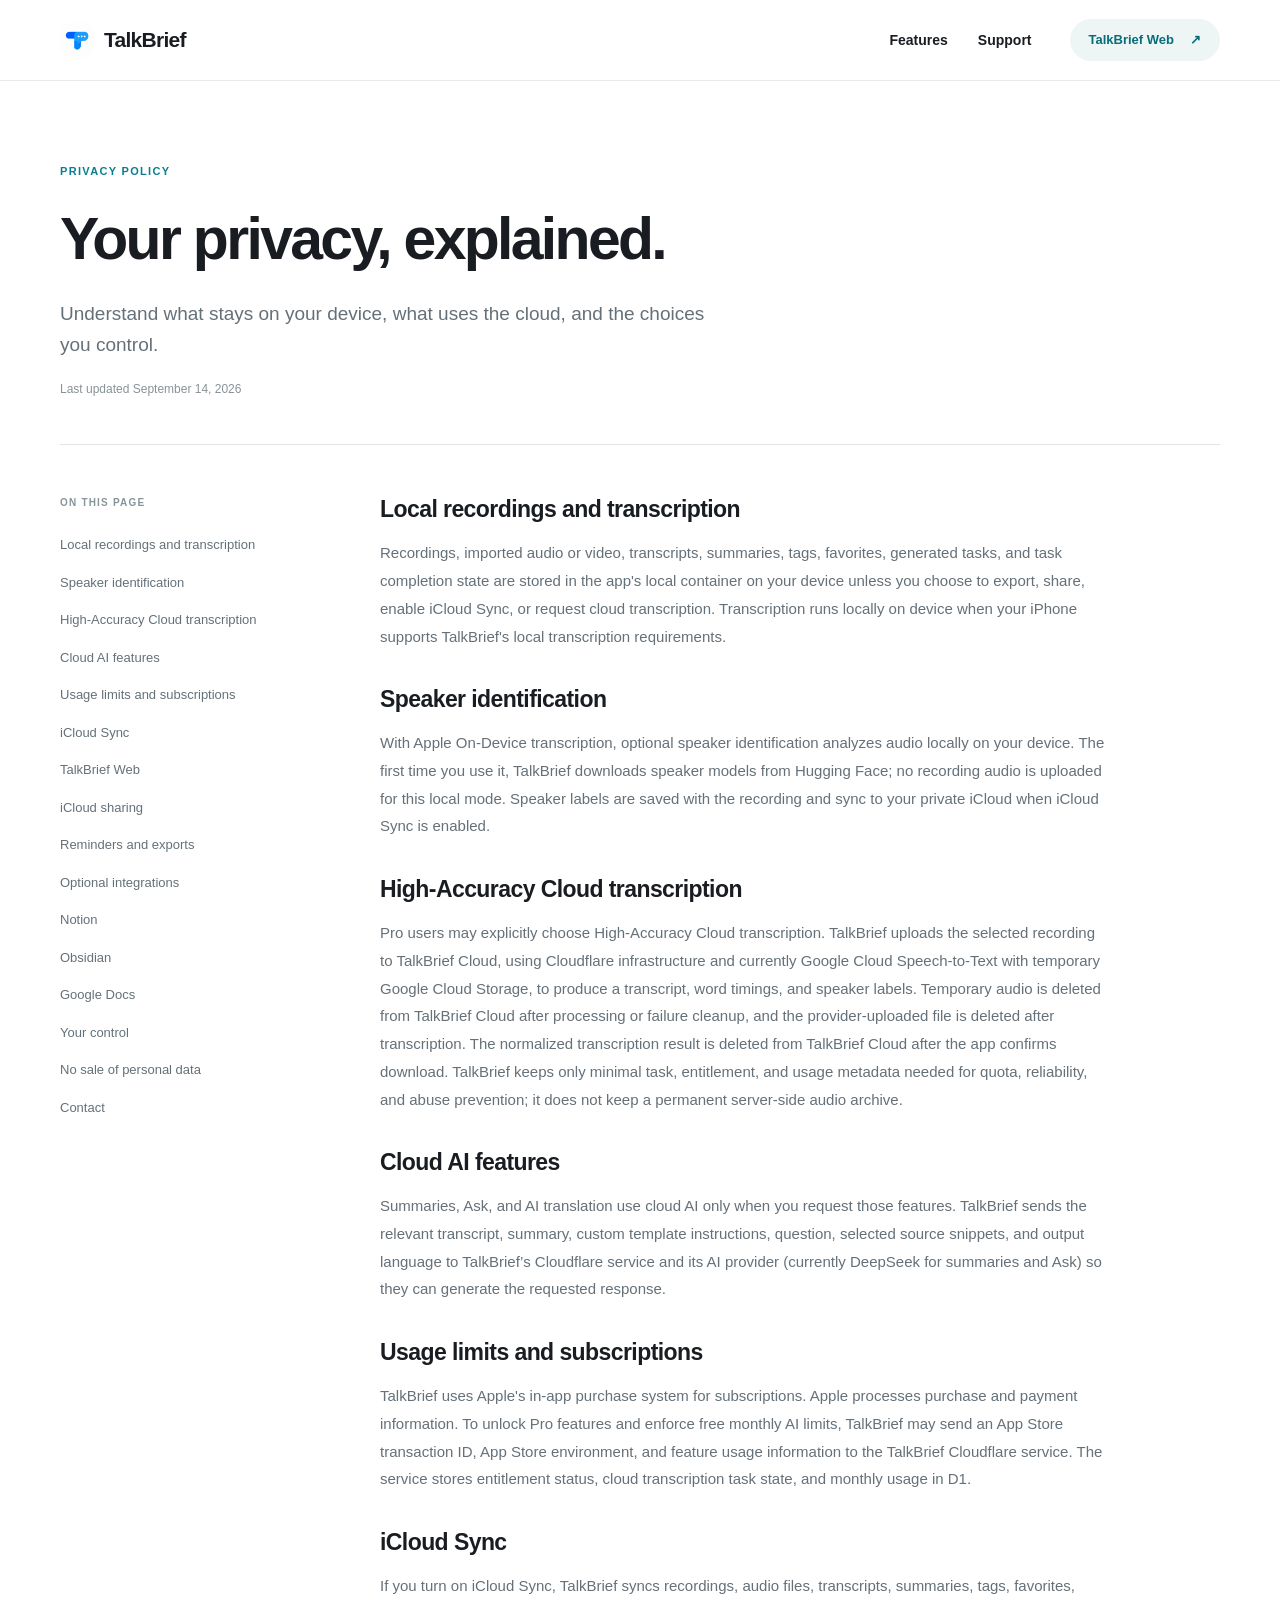
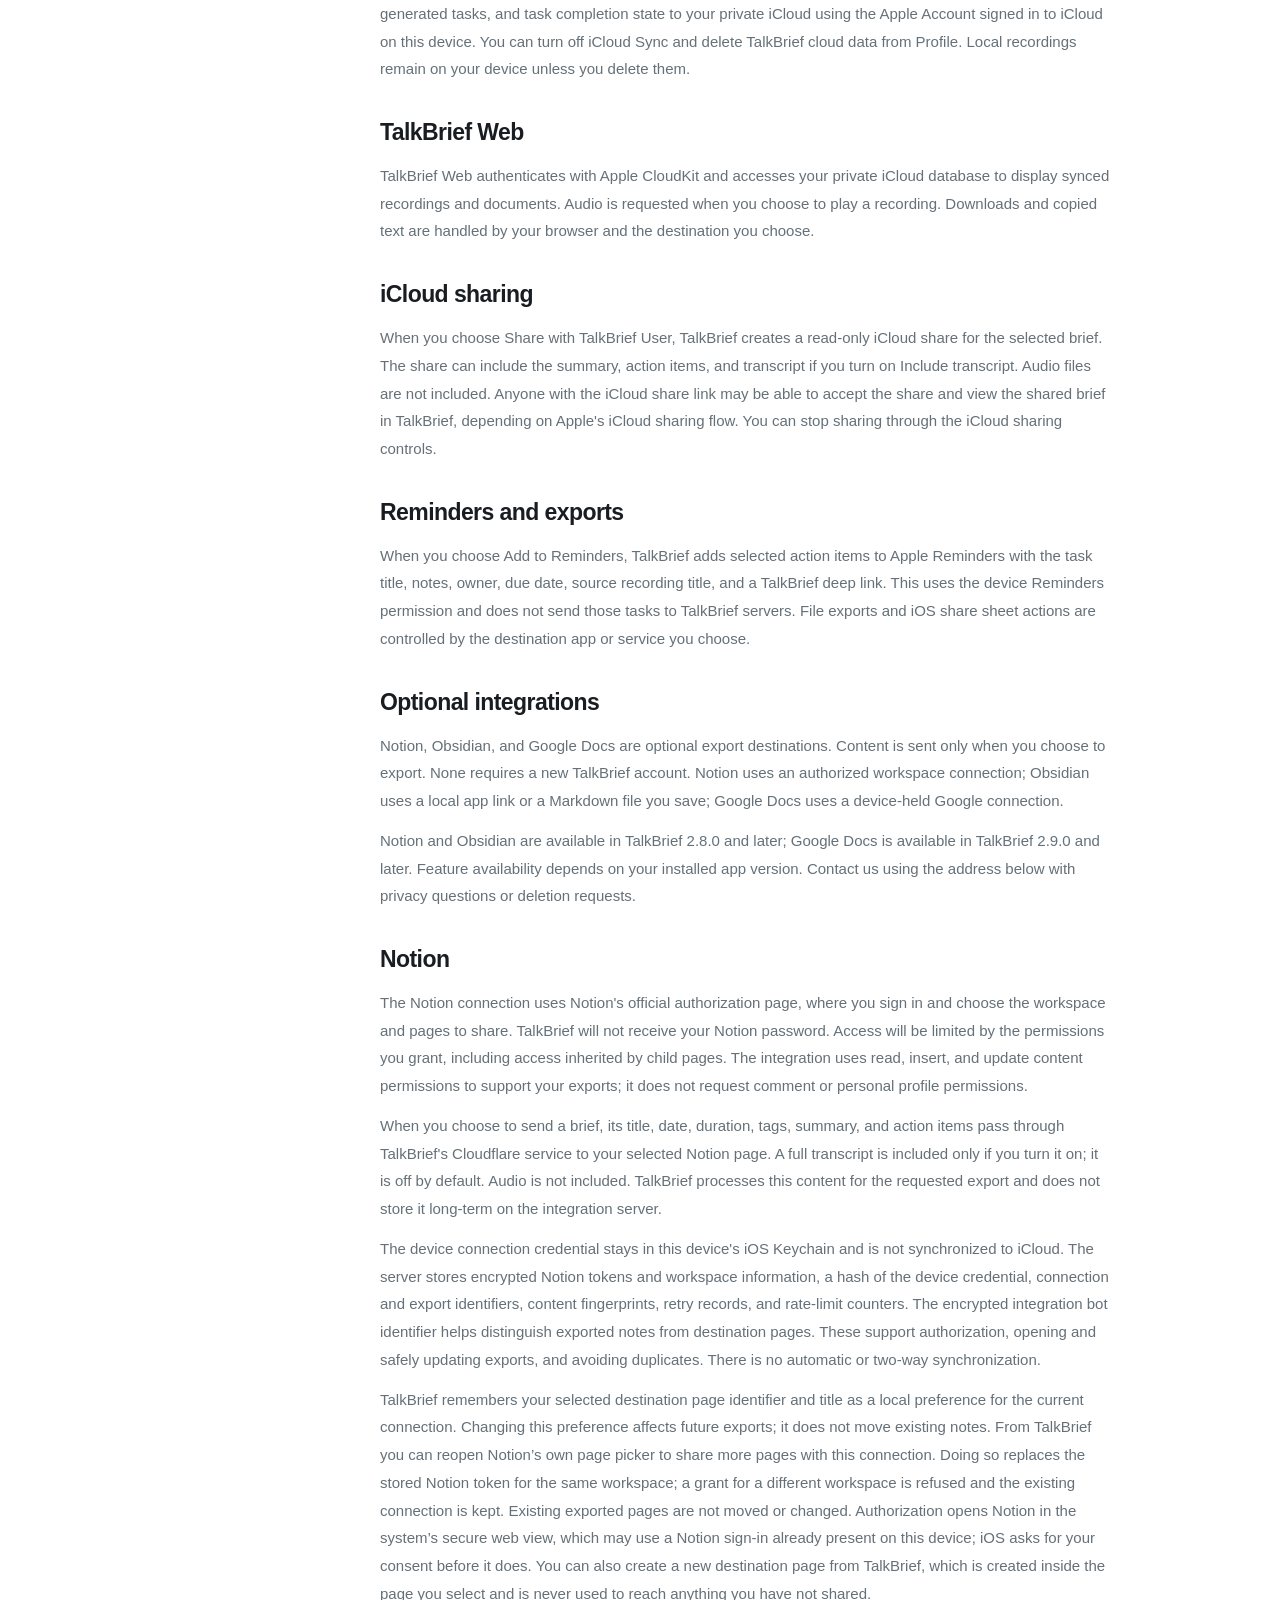
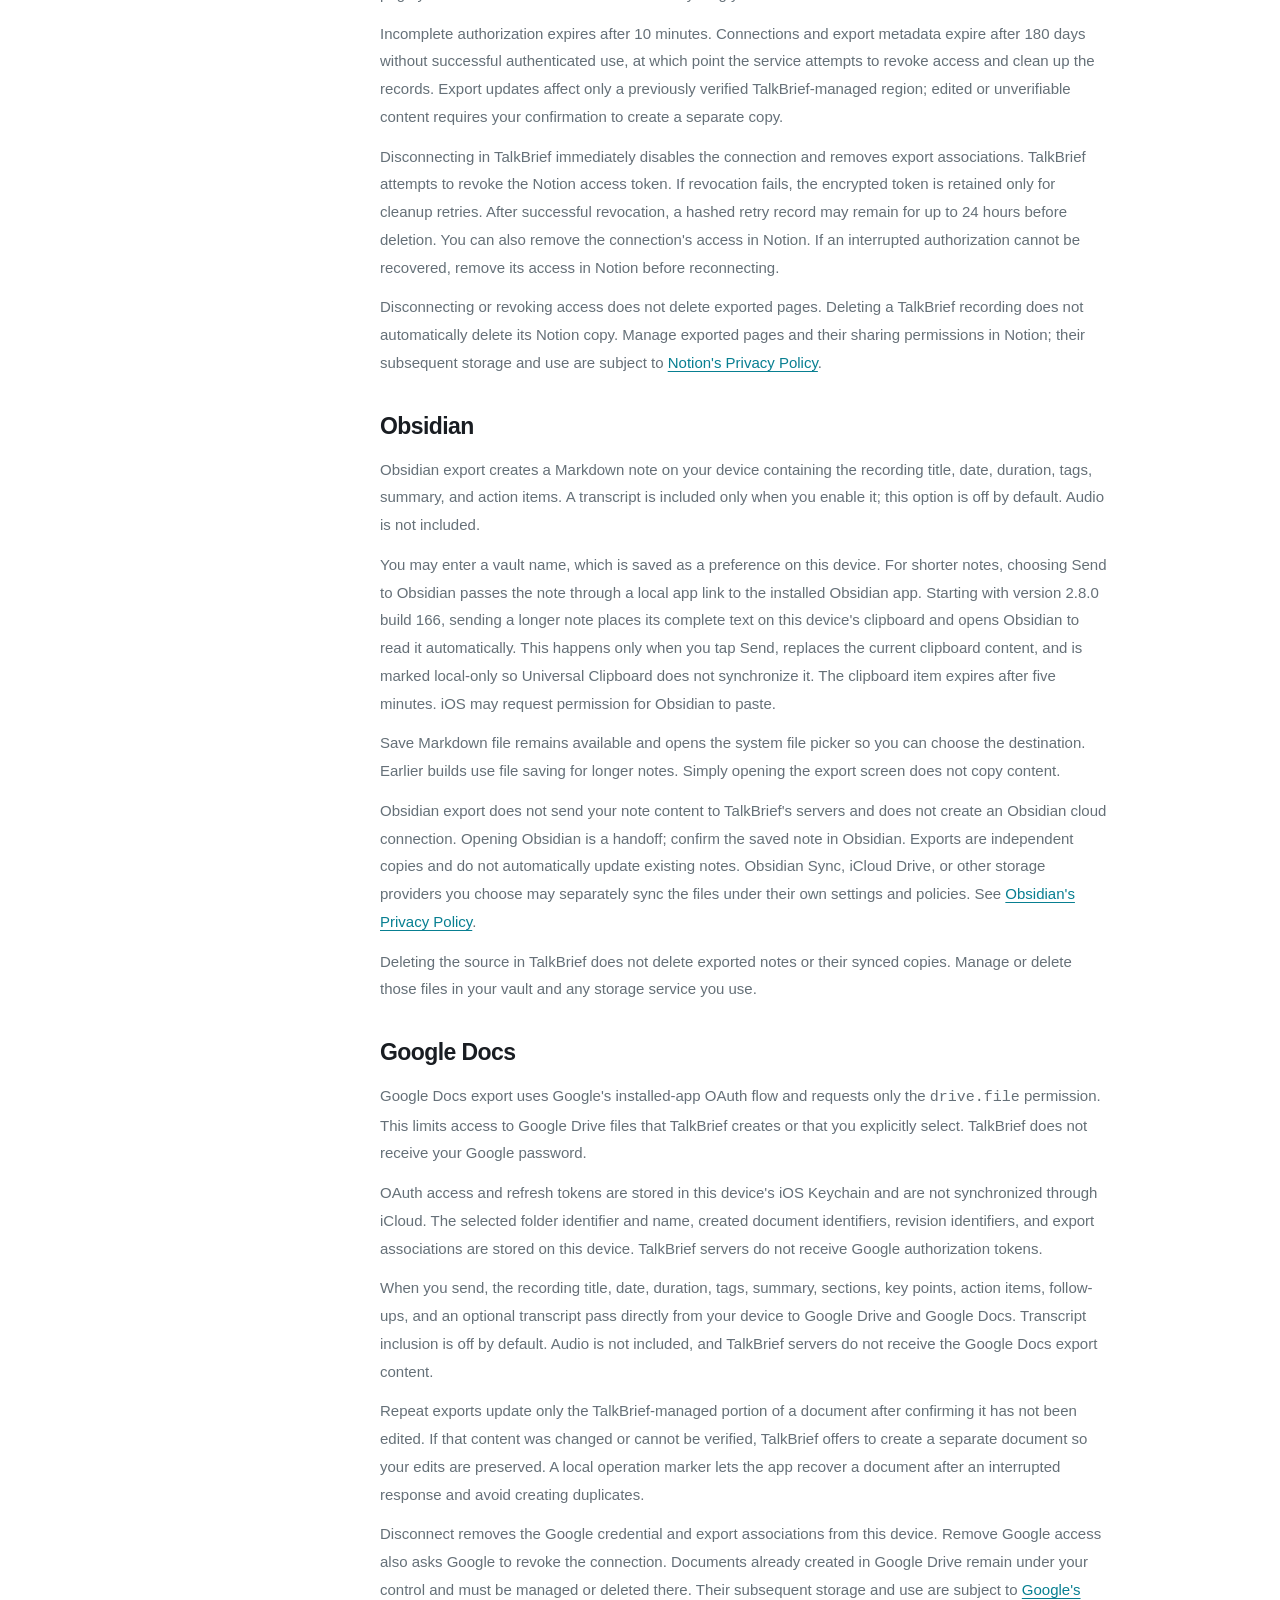
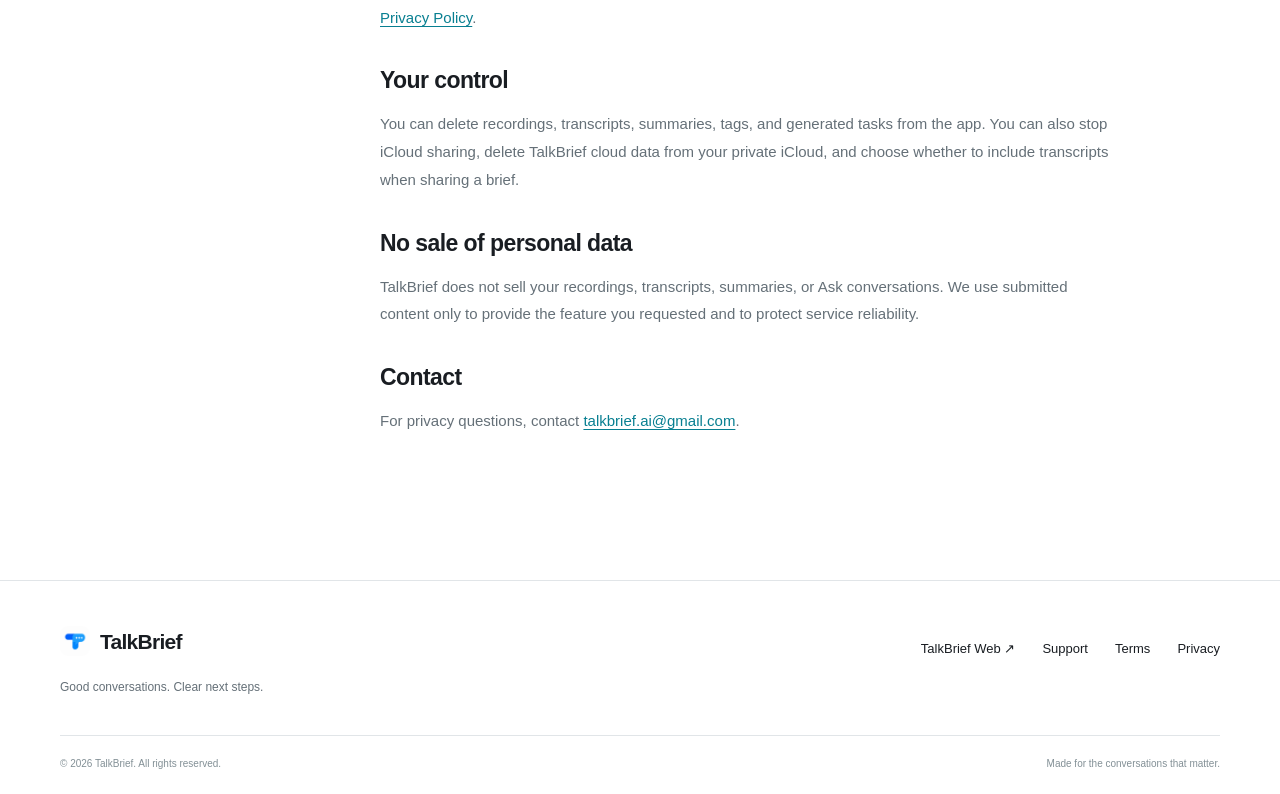
==== privacy/index.html @ 197a260c "feat: publish symbol-only TalkBrief site icon" ====
<!doctype html>
<html lang="en"><head><meta charset="utf-8"><meta name="viewport" content="width=device-width, initial-scale=1">
<title>Privacy Policy — TalkBrief</title><meta name="description" content="How TalkBrief handles recordings, cloud services, iCloud, Web access, Notion, Obsidian, and Google Docs exports.">
<meta name="theme-color" content="#f7f8fa"><link rel="canonical" href="https://www.talkbrief.app/privacy/">
<meta property="og:type" content="website"><meta property="og:site_name" content="TalkBrief"><meta property="og:title" content="Privacy Policy — TalkBrief"><meta property="og:description" content="How TalkBrief handles recordings, cloud services, iCloud, Web access, Notion, Obsidian, and Google Docs exports."><meta property="og:url" content="https://www.talkbrief.app/privacy/"><meta property="og:image" content="https://www.talkbrief.app/assets/web-workspace.jpg">
<meta name="twitter:card" content="summary_large_image"><link rel="icon" type="image/png" sizes="32x32" href="/assets/favicon-32.png?v=20260914c"><link rel="icon" type="image/png" sizes="64x64" href="/assets/favicon-64.png?v=20260914c"><link rel="apple-touch-icon" sizes="180x180" href="/assets/apple-touch-icon.png?v=20260914c"><link rel="stylesheet" href="/assets/styles.css"></head>
<body><a class="skip-link" href="#main">Skip to content</a>
<header class="site-header"><nav class="nav wrap" aria-label="Main navigation">
<a class="brand" href="/" aria-label="TalkBrief home"><img src="/assets/talkbrief-icon.png?v=20260914c" width="34" height="34" alt=""><span>TalkBrief</span></a>
<div class="nav-links"><a href="/#features">Features</a><a href="/support/" >Support</a></div>
<a class="button nav-cta" href="https://web.talkbrief.app">TalkBrief Web <span aria-hidden="true">↗</span></a>
</nav></header><main id="main"><section class="page-hero wrap legal-hero"><p class="eyebrow">PRIVACY POLICY</p><h1>Your privacy, explained.</h1><p class="lede">Understand what stays on your device, what uses the cloud, and the choices you control.</p><p class="updated">Last updated September 14, 2026</p></section><div class="legal-layout wrap"><nav class="contents" aria-label="Privacy Policy contents"><p>ON THIS PAGE</p><a href="#local-recordings-and-transcription">Local recordings and transcription</a><a href="#speaker-identification">Speaker identification</a><a href="#high-accuracy-cloud-transcription">High-Accuracy Cloud transcription</a><a href="#cloud-ai-features">Cloud AI features</a><a href="#usage-limits-and-subscriptions">Usage limits and subscriptions</a><a href="#icloud-sync">iCloud Sync</a><a href="#talkbrief-web">TalkBrief Web</a><a href="#icloud-sharing">iCloud sharing</a><a href="#reminders-and-exports">Reminders and exports</a><a href="#optional-integrations">Optional integrations</a><a href="#notion">Notion</a><a href="#obsidian">Obsidian</a><a href="#google-docs">Google Docs</a><a href="#your-control">Your control</a><a href="#no-sale-of-personal-data">No sale of personal data</a><a href="#contact">Contact</a></nav><article class="legal"><section id="local-recordings-and-transcription">
          <h2>Local recordings and transcription</h2>
          <p>
            Recordings, imported audio or video, transcripts, summaries, tags, favorites, generated tasks, and
            task completion state are stored in the app's local container on your device unless you choose to
            export, share, enable iCloud Sync, or request cloud transcription. Transcription runs locally on device when your iPhone supports
            TalkBrief's local transcription requirements.
          </p>
        </section><section id="speaker-identification">
          <h2>Speaker identification</h2>
          <p>
            With Apple On-Device transcription, optional speaker identification analyzes audio locally on your
            device. The first time you use it, TalkBrief downloads speaker models from Hugging Face; no recording
            audio is uploaded for this local mode. Speaker labels are saved with the recording and sync to your
            private iCloud when iCloud Sync is enabled.
          </p>
        </section><section id="high-accuracy-cloud-transcription">
          <h2>High-Accuracy Cloud transcription</h2>
          <p>
            Pro users may explicitly choose High-Accuracy Cloud transcription. TalkBrief uploads the selected
            recording to TalkBrief Cloud, using Cloudflare infrastructure and currently Google Cloud Speech-to-Text with temporary Google Cloud Storage, to produce a transcript, word timings, and speaker labels. Temporary audio
            is deleted from TalkBrief Cloud after processing or failure cleanup, and the provider-uploaded file is
            deleted after transcription. The normalized transcription result is deleted from TalkBrief Cloud after
            the app confirms download. TalkBrief keeps only minimal task, entitlement, and usage metadata needed for
            quota, reliability, and abuse prevention; it does not keep a permanent server-side audio archive.
          </p>
        </section><section id="cloud-ai-features">
          <h2>Cloud AI features</h2>
          <p>
            Summaries, Ask, and AI translation use cloud AI only when you request those features. TalkBrief sends
            the relevant transcript, summary, custom template instructions, question, selected source snippets,
            and output language to TalkBrief’s Cloudflare service and its AI provider (currently DeepSeek for summaries and Ask) so they can generate
            the requested response.
          </p>
        </section><section id="usage-limits-and-subscriptions">
          <h2>Usage limits and subscriptions</h2>
          <p>
            TalkBrief uses Apple's in-app purchase system for subscriptions. Apple processes purchase and payment
            information. To unlock Pro features and enforce free monthly AI limits, TalkBrief may send an
            App Store transaction ID, App Store environment, and feature usage information to the TalkBrief
            Cloudflare service. The service stores entitlement status, cloud transcription task state, and monthly
            usage in D1.
          </p>
        </section><section id="icloud-sync">
          <h2>iCloud Sync</h2>
          <p>
            If you turn on iCloud Sync, TalkBrief syncs recordings, audio files, transcripts, summaries, tags,
            favorites, generated tasks, and task completion state to your private iCloud using the Apple Account
            signed in to iCloud on this device. You can turn off iCloud Sync and delete TalkBrief cloud data from
            Profile. Local recordings remain on your device unless you delete them.
          </p>
        </section><section id="talkbrief-web">
          <h2>TalkBrief Web</h2><p>TalkBrief Web authenticates with Apple CloudKit and accesses your private iCloud database to display synced recordings and documents. Audio is requested when you choose to play a recording. Downloads and copied text are handled by your browser and the destination you choose.</p></section><section id="icloud-sharing"><h2>iCloud sharing</h2>
          <p>
            When you choose Share with TalkBrief User, TalkBrief creates a read-only iCloud share for the selected
            brief. The share can include the summary, action items, and transcript if you turn on Include
            transcript. Audio files are not included. Anyone with the iCloud share link may be able to accept the
            share and view the shared brief in TalkBrief, depending on Apple's iCloud sharing flow. You can stop
            sharing through the iCloud sharing controls.
          </p>
        </section><section id="reminders-and-exports">
          <h2>Reminders and exports</h2>
          <p>
            When you choose Add to Reminders, TalkBrief adds selected action items to Apple Reminders with the task
            title, notes, owner, due date, source recording title, and a TalkBrief deep link. This uses the device
            Reminders permission and does not send those tasks to TalkBrief servers. File exports and iOS share
            sheet actions are controlled by the destination app or service you choose.
          </p>
        </section><section id="optional-integrations">
          <h2>Optional integrations</h2>
          <p>Notion, Obsidian, and Google Docs are optional export destinations. Content is sent only when you choose
            to export. None requires a new TalkBrief account. Notion uses an authorized workspace connection;
            Obsidian uses a local app link or a Markdown file you save; Google Docs uses a device-held Google connection.</p>
          <p>Notion and Obsidian are available in TalkBrief 2.8.0 and later; Google Docs is available in
            TalkBrief 2.9.0 and later. Feature availability depends on your installed app version. Contact
            us using the address below with privacy questions or deletion requests.</p>
        </section><section id="notion">
          <h2>Notion</h2>
          <p>The Notion connection uses Notion's official authorization page, where you sign in and
            choose the workspace and pages to share. TalkBrief will not receive your Notion password.
            Access will be limited by the permissions you grant, including access inherited by child pages.
            The integration uses read, insert, and update content permissions to support your exports;
            it does not request comment or personal profile permissions.</p>
          <p>When you choose to send a brief, its title, date, duration, tags, summary, and action items
            pass through TalkBrief's Cloudflare service to your selected Notion page. A full transcript is
            included only if you turn it on; it is off by default. Audio is not included. TalkBrief processes
            this content for the requested export and does not store it long-term on the integration server.</p>
          <p>The device connection credential stays in this device's iOS Keychain and is not synchronized to
            iCloud. The server stores encrypted Notion tokens and workspace information, a hash of the device
            credential, connection and export identifiers, content fingerprints, retry records, and rate-limit
            counters. The encrypted integration bot identifier helps distinguish exported notes from destination pages.
            These support authorization, opening and safely updating exports, and avoiding duplicates.
            There is no automatic or two-way synchronization.</p>
          <p>TalkBrief remembers your selected destination page identifier and title as a local preference for
            the current connection. Changing this preference affects future exports; it does not move existing notes. From TalkBrief you can reopen Notion’s own page picker to share more pages with this connection. Doing so replaces the stored Notion token for the same workspace; a grant for a different workspace is refused and the existing connection is kept. Existing exported pages are not moved or changed. Authorization opens Notion in the system’s secure web view, which may use a Notion sign-in already present on this device; iOS asks for your consent before it does. You can also create a new destination page from TalkBrief, which is created inside the page you select and is never used to reach anything you have not shared.</p>
          <p>Incomplete authorization expires after 10 minutes. Connections and export metadata expire after
            180 days without successful authenticated use, at which point the service attempts to revoke access
            and clean up the records. Export updates affect only a previously verified TalkBrief-managed region;
            edited or unverifiable content requires your confirmation to create a separate copy.</p>
          <p>Disconnecting in TalkBrief immediately disables the connection and removes export associations.
            TalkBrief attempts to revoke the Notion access token. If revocation fails, the encrypted token is
            retained only for cleanup retries. After successful revocation, a hashed retry record may remain
            for up to 24 hours before deletion. You can also remove the connection's access in Notion. If an
            interrupted authorization cannot be recovered, remove its access in Notion before reconnecting.</p>
          <p>Disconnecting or revoking access does not delete exported pages. Deleting a TalkBrief recording
            does not automatically delete its Notion copy. Manage exported pages and
            their sharing permissions in Notion; their subsequent storage and use are subject to
            <a href="https://www.notion.com/privacy">Notion's Privacy Policy</a>.</p>
        </section><section id="obsidian">
          <h2>Obsidian</h2>
          <p>Obsidian export creates a Markdown note on your device containing the recording title,
            date, duration, tags, summary, and action items. A transcript is included only when you enable
            it; this option is off by default. Audio is not included.</p>
          <p>You may enter a vault name, which is saved as a preference on this device. For shorter notes,
            choosing Send to Obsidian passes the note through a local app link to the installed Obsidian app.
            Starting with version 2.8.0 build 166, sending a longer note places its complete text on this device's
            clipboard and opens Obsidian to read it automatically. This happens only when you tap Send, replaces
            the current clipboard content, and is marked local-only so Universal Clipboard does not synchronize it.
            The clipboard item expires after five minutes. iOS may request permission for Obsidian to paste.</p>
          <p>Save Markdown file remains available and opens the system file picker so you can choose the destination.
            Earlier builds use file saving for longer notes. Simply opening the export screen does not copy content.</p>
          <p>Obsidian export does not send your note content to TalkBrief's servers and does not create
            an Obsidian cloud connection. Opening Obsidian is a handoff; confirm the saved note in Obsidian.
            Exports are independent copies and do not automatically update existing notes. Obsidian Sync,
            iCloud Drive, or other storage providers you choose may separately sync the files under their
            own settings and policies. See <a href="https://obsidian.md/privacy">Obsidian's Privacy Policy</a>.</p>
          <p>Deleting the source in TalkBrief does not delete exported notes or their synced copies.
            Manage or delete those files in your vault and any storage service you use.</p>
        </section><section id="google-docs">
          <h2>Google Docs</h2>
          <p>Google Docs export uses Google's installed-app OAuth flow and requests only the
            <code>drive.file</code> permission. This limits access to Google Drive files that TalkBrief
            creates or that you explicitly select. TalkBrief does not receive your Google password.</p>
          <p>OAuth access and refresh tokens are stored in this device's iOS Keychain and are not
            synchronized through iCloud. The selected folder identifier and name, created document
            identifiers, revision identifiers, and export associations are stored on this device.
            TalkBrief servers do not receive Google authorization tokens.</p>
          <p>When you send, the recording title, date, duration, tags, summary, sections, key points,
            action items, follow-ups, and an optional transcript pass directly from your device to
            Google Drive and Google Docs. Transcript inclusion is off by default. Audio is not included,
            and TalkBrief servers do not receive the Google Docs export content.</p>
          <p>Repeat exports update only the TalkBrief-managed portion of a document after confirming it
            has not been edited. If that content was changed or cannot be verified, TalkBrief offers to
            create a separate document so your edits are preserved. A local operation marker lets the app
            recover a document after an interrupted response and avoid creating duplicates.</p>
          <p>Disconnect removes the Google credential and export associations from this device. Remove
            Google access also asks Google to revoke the connection. Documents already created in Google
            Drive remain under your control and must be managed or deleted there. Their subsequent storage
            and use are subject to <a href="https://policies.google.com/privacy">Google's Privacy Policy</a>.</p>
        </section><section id="your-control">
          <h2>Your control</h2>
          <p>
            You can delete recordings, transcripts, summaries, tags, and generated tasks from the app. You can
            also stop iCloud sharing, delete TalkBrief cloud data from your private iCloud, and choose whether to
            include transcripts when sharing a brief.
          </p>
        </section><section id="no-sale-of-personal-data">
          <h2>No sale of personal data</h2>
          <p>
            TalkBrief does not sell your recordings, transcripts, summaries, or Ask conversations. We use submitted
            content only to provide the feature you requested and to protect service reliability.
          </p>
        </section><section id="contact">
          <h2>Contact</h2>
          <p>
            For privacy questions, contact <a href="mailto:talkbrief.ai@gmail.com">talkbrief.ai@gmail.com</a>.
          </p>
        </section></article></div></main><footer class="site-footer"><div class="wrap footer-top"><div><a class="brand" href="/"><img src="/assets/talkbrief-icon.png?v=20260914c" width="30" height="30" alt=""><span>TalkBrief</span></a><p>Good conversations. Clear next steps.</p></div><nav aria-label="Footer navigation"><a href="https://web.talkbrief.app">TalkBrief Web ↗</a><a href="/support/">Support</a><a href="/terms/">Terms</a><a href="/privacy/">Privacy</a></nav></div><div class="wrap footer-bottom"><span>© 2026 TalkBrief. All rights reserved.</span><span>Made for the conversations that matter.</span></div></footer></body></html>
---- assets/styles.css ----
:root{color-scheme:light;--ink:#191d22;--muted:#657078;--accent:#087f91;--line:#e1e5e8;--paper:#f7f8fa}
*{box-sizing:border-box}
html{scroll-behavior:smooth;scroll-padding-top:110px}
body{margin:0;color:var(--ink);background:#fff;font-family:-apple-system,BlinkMacSystemFont,"Segoe UI",sans-serif;font-size:16px;line-height:1.6;-webkit-font-smoothing:antialiased}
a{color:inherit;text-decoration:none}
img{display:block;max-width:100%;height:auto}
a:focus-visible,summary:focus-visible{outline:3px solid var(--accent);outline-offset:5px;border-radius:5px}
a:hover{color:var(--accent)}
::selection{background:#ccebee}
h1,h2,h3,p{margin:0}
h1,h2,h3{line-height:1.12;letter-spacing:-.045em}
h1{font-size:clamp(44px,4.9vw,70px);font-weight:680}
h2{font-size:clamp(34px,3.3vw,47px);font-weight:650}
h3{font-size:23px;letter-spacing:-.025em;font-weight:650}
p{color:var(--muted)}
.wrap{width:min(1160px,calc(100% - 80px));margin-inline:auto}
.skip-link{position:fixed;top:-80px;left:16px;z-index:100;background:var(--ink);color:white;padding:12px 20px}
.skip-link:focus{top:12px}
.site-header{position:sticky;top:0;z-index:50;background:rgba(255,255,255,.93);border-bottom:1px solid #e1e5e8cc;backdrop-filter:blur(16px)}
.nav{display:flex;align-items:center;gap:38px;min-height:80px}
.brand{display:inline-flex;align-items:center;gap:10px;font-size:21px;letter-spacing:-.035em;font-weight:700;color:var(--ink)}
.brand img{border-radius:9px}
.nav-links{display:flex;align-items:center;gap:30px;margin-left:auto;font-size:14px;font-weight:550}
.nav-links a{padding:12px 0}
.nav-links [aria-current]{color:var(--accent)}
.button{display:inline-flex;align-items:center;justify-content:center;gap:16px;border:1px solid transparent;border-radius:100px;min-height:50px;padding:12px 24px;font-size:14px;font-weight:600;line-height:1.4;transition:background .18s,transform .18s}
.button:hover{transform:translateY(-2px)}
.primary{background:var(--ink);color:white}
.primary:hover{background:var(--accent);color:white}
.nav-cta{min-height:42px;padding:10px 18px;background:#edf5f5;color:#086c7a;font-size:13px}
.nav-cta:hover{background:#dceeed}
.text-link{display:inline-flex;align-items:center;gap:12px;font-size:14px;font-weight:600;padding:12px 0;color:var(--ink)}
.eyebrow{font-size:11px;font-weight:650;letter-spacing:.12em;color:var(--accent);margin-bottom:25px}
.status-dot{display:inline-block;width:7px;height:7px;border-radius:50%;background:#099b87;margin-right:8px}
.hero{display:grid;grid-template-columns:1.06fr 1fr;align-items:center;gap:22px;min-height:725px;padding-block:70px 65px}
.hero h1 span{color:#6e787e}
.lede{font-size:19px;line-height:1.65;max-width:480px;margin-top:26px}
.hero-actions{display:flex;align-items:center;gap:24px;margin-top:34px;flex-wrap:wrap}
.fineprint{font-size:12px;line-height:1.6;margin-top:19px}
.product-stage{position:relative;background:radial-gradient(ellipse at 35% 70%,#d4ebeb 0,transparent 60%),#f1f4f5;border-radius:32px;height:570px;margin-left:12px}
.stage-label{position:absolute;top:29px;left:29px;font-size:9px;font-weight:650;letter-spacing:.13em;color:#76878c}
.phone{position:absolute;width:211px;top:66px;left:24px;border:5px solid #30383b;border-radius:34px;background:#30383b;box-shadow:0 24px 42px -20px #40596166;transform:rotate(-6deg);overflow:hidden}
.phone img{width:100%;border-radius:28px}
.brief-card{position:absolute;top:159px;right:-10px;width:300px;padding:25px 24px 19px;border:1px solid #ebedef;background:#fff;border-radius:19px;box-shadow:0 22px 55px -25px #48677266;transform:rotate(3deg)}
.brief-top{display:flex;align-items:center;gap:8px;font-size:8px;letter-spacing:.07em;color:var(--accent);font-weight:650;margin-bottom:20px}
.brief-icon{font-size:18px}
.brief-card h2{font-size:24px}
.brief-caption{font-size:10px;margin-top:7px}
.brief-rule{height:1px;background:var(--line);margin:17px 0}
.label{font-size:9px;letter-spacing:.1em;font-weight:650;color:var(--accent)}
.brief-card>.label+p{font-size:11px;line-height:1.7;margin:7px 0 18px;color:#546068}
.sample-tasks{margin:9px 0 18px;padding:0;list-style:none;font-size:10px;line-height:2.5}
.sample-tasks span{color:var(--accent);border:1px solid #b2d5d8;border-radius:3px;margin-right:8px;padding:0 2px}
.brief-bottom{border-top:1px solid var(--line);padding-top:14px;font-size:9px;color:#698087}
.brief-bottom .status-dot{width:5px;height:5px}
.stage-caption{position:absolute;bottom:17px;left:29px;font-size:9px;color:#647b80}
.use-strip{border-block:1px solid var(--line)}
.use-strip>.wrap{display:flex;align-items:center;justify-content:space-between;gap:24px;padding-block:24px;color:#677078;font-size:13px}
.use-strip span:first-child{font-size:10px;font-weight:650;letter-spacing:.1em;color:#939c9f}
.section{padding-block:105px}
.section-intro{max-width:690px}
.section-intro>p:last-child{margin-top:22px;font-size:17px}
.features{display:grid;grid-template-columns:repeat(3,1fr);gap:22px;margin-top:43px}
.feature{background:var(--paper);border:1px solid #f0f1f3;border-radius:24px;padding:31px 30px 24px;display:flex;flex-direction:column;min-height:355px}
.feature-number{font-size:10px;letter-spacing:.1em;color:var(--accent);font-weight:650;margin-bottom:29px}
.feature h3{max-width:230px;line-height:1.2}
.feature p{font-size:14px;line-height:1.75;margin-top:15px}
.waveform{height:88px;display:flex;align-items:center;justify-content:center;gap:5px;margin-top:auto;padding-top:16px}
.waveform i{width:5px;height:var(--h);max-height:60px;border-radius:5px;background:#29969f;opacity:.7}
.waveform i:nth-child(3n){opacity:.35}
.summary-lines{margin-top:24px;padding:4px 0 10px;display:grid;gap:9px}
.summary-lines span{height:6px;width:95%;background:#dce4e7;border-radius:6px}
.summary-lines span:first-child{width:45%;background:#8ab9be}
.summary-lines span:nth-child(3){width:80%}
.summary-lines span:last-child{width:65%}
.task-art{display:grid;grid-template-columns:20px 1fr;align-items:center;gap:13px;margin-top:auto;padding:20px 0 10px}
.task-art span{font-size:11px;color:#277b81;background:#d9eeed;text-align:center;border-radius:50%;width:20px;height:20px}
.task-art div{height:6px;width:83%;border-radius:10px;background:#dce4e7}
.task-art div:last-child{width:64%}
.section-note{font-size:12px;margin-top:23px;max-width:800px}
.web-section{background:#f0f6f6;padding-block:91px 65px}
.web-intro{display:grid;grid-template-columns:1fr .74fr;gap:80px;align-items:end}
.web-intro>div:last-child p{font-size:17px;line-height:1.7;margin-bottom:24px}
.browser-preview{margin:47px 0 0;background:white;border:1px solid #d2e0e1;border-radius:16px;overflow:hidden;box-shadow:0 35px 55px -40px #4c686d80}
.browser-bar{height:44px;display:flex;align-items:center;justify-content:space-between;padding:0 17px;background:#f8fafb;border-bottom:1px solid var(--line);font-size:10px;color:#839296}
.browser-bar>div{display:flex;gap:5px}
.browser-bar i{width:7px;height:7px;border-radius:50%;background:#d6dfe1}
.browser-preview>img{width:100%}
.browser-preview figcaption{text-align:center;padding:12px;font-size:10px;color:#849194;border-top:1px solid #eef1f2}
.web-benefits{display:grid;grid-template-columns:repeat(3,1fr);gap:45px;margin-top:35px}
.web-benefits strong{font-size:15px;font-weight:650}
.web-benefits p{margin-top:8px;font-size:13px;line-height:1.7}
.privacy-section{display:grid;grid-template-columns:.85fr 1fr;gap:110px}
.privacy-section .text-link{margin-top:25px}
.privacy-points article{display:flex;gap:24px;padding:24px 0;border-bottom:1px solid var(--line)}
.privacy-points article:first-child{padding-top:0}
.privacy-points article>span{font-size:11px;color:#9aa7ab;padding-top:5px}
.privacy-points h3{font-size:20px}
.privacy-points p{font-size:14px;margin-top:10px;line-height:1.75}
.closing{display:flex;flex-direction:column;align-items:center;text-align:center;background:var(--paper);border-radius:30px;padding:60px 25px;margin-bottom:85px}
.closing img{border-radius:15px;margin-bottom:25px}
.closing h2{font-size:clamp(28px,3vw,40px)}
.closing p{margin:15px 0 26px}
.closing .text-link{font-size:12px;margin-top:12px;color:var(--muted)}
.site-footer{border-top:1px solid var(--line);padding:44px 0 23px}
.footer-top{display:flex;justify-content:space-between;gap:36px;align-items:flex-start}
.footer-top p{font-size:12px;margin-top:14px}
.footer-top nav{display:flex;gap:27px;font-size:13px;padding-top:8px;flex-wrap:wrap}
.footer-top nav a{padding-block:6px}
.footer-bottom{display:flex;justify-content:space-between;gap:24px;font-size:10px;color:#839096;border-top:1px solid var(--line);padding-top:20px;margin-top:38px}
.page-hero{padding-block:82px 65px}
.page-hero h1{font-size:clamp(44px,5vw,67px)}
.page-hero .lede{max-width:650px}
.updated{font-size:12px;margin-top:20px;color:#889297}
.support-layout{display:grid;grid-template-columns:290px 1fr;gap:90px;padding-bottom:100px;align-items:start}
.contact-card{background:var(--paper);border:1px solid #edf0f2;border-radius:20px;padding:28px}
.contact-card h2{font-size:26px;margin-top:15px}
.contact-card>p{font-size:13px;margin-top:15px;line-height:1.7}
.contact-card .text-link{margin-top:14px;color:var(--accent)}
.contact-email{display:block;color:var(--muted);font-size:12px;overflow-wrap:anywhere}
.contact-card>.fineprint{font-size:11px;margin-top:20px}
.support-aside .contents{margin-top:36px;padding-left:8px}
.contents{position:sticky;top:114px;display:flex;flex-direction:column;align-items:flex-start;gap:10px}
.contents>p{font-size:10px;letter-spacing:.12em;font-weight:650;margin-bottom:10px;color:#879499}
.contents a{font-size:13px;color:#647178;line-height:1.5;padding-block:4px}
.contents a:hover{color:var(--accent)}
.faq-group{margin-bottom:44px;scroll-margin-top:114px}
.faq-group h2{font-size:25px;margin-bottom:19px}
.faq-group details{border-bottom:1px solid var(--line)}
.faq-group details:first-of-type{border-top:1px solid var(--line)}
summary{display:flex;justify-content:space-between;align-items:center;gap:24px;cursor:pointer;padding:21px 0;list-style:none;font-size:14px;font-weight:550;line-height:1.5}
summary::-webkit-details-marker{display:none}
summary>span{font-size:21px;color:#789298;flex-shrink:0;transition:transform .2s}
details[open] summary>span{transform:rotate(45deg)}
details[open] summary{color:var(--accent)}
.answer{padding:0 25px 24px 0;font-size:14px;line-height:1.8}
.answer a,.legal a{text-decoration:underline;text-underline-offset:3px;color:var(--accent);overflow-wrap:anywhere}
.legal-layout{display:grid;grid-template-columns:230px minmax(0,730px);gap:90px;align-items:start;padding-bottom:110px}
.legal-hero{border-bottom:1px solid var(--line);margin-bottom:50px;padding-bottom:45px}
.legal-hero h1{font-size:clamp(42px,4.6vw,62px)}
.legal{min-width:0}
.legal section{margin-bottom:35px;scroll-margin-top:114px}
.legal h2{font-size:23px;letter-spacing:-.025em;margin-bottom:14px;line-height:1.3}
.legal p{font-size:15px;line-height:1.85;margin-top:12px;overflow-wrap:anywhere}
.missing{min-height:65vh}
.missing .button{margin-top:28px}

@media(max-width:1050px){.wrap{width:calc(100% - 56px)}
.hero{gap:12px;min-height:650px;padding-block:55px}
.hero h1{font-size:51px}
.lede{font-size:17px}
.product-stage{height:510px;margin-left:0}
.phone{width:184px;left:14px;top:70px}
.brief-card{width:249px;right:-8px;top:165px;padding:21px}
.brief-card h2{font-size:21px}
.brief-top{font-size:7px}
.brief-card>.label+p{font-size:10px}
.stage-label{left:22px;font-size:8px}
.hero-actions{gap:15px}
.hero-actions .button{padding-inline:20px}
.hero-actions .text-link{font-size:13px}
.feature{padding:27px 22px}
.feature h3{font-size:21px}
.privacy-section{gap:65px}
.support-layout{gap:45px;grid-template-columns:260px 1fr}
.legal-layout{gap:55px;grid-template-columns:210px 1fr}
}

@media(max-width:760px){html{scroll-padding-top:85px}
.wrap{width:calc(100% - 40px)}
.nav{min-height:69px;gap:20px}
.brand{font-size:19px}
.brand img{width:30px;height:30px}
.nav-links{gap:18px;font-size:12px}
.nav-links a:first-child{display:none}
.nav-cta{font-size:12px;min-height:39px;padding:10px 14px;gap:10px}
.hero{grid-template-columns:1fr;padding-block:49px 40px;gap:34px;min-height:auto}
.hero h1{font-size:clamp(43px,8vw,62px);letter-spacing:-.055em}
.hero .eyebrow{font-size:9px;margin-bottom:23px}
.lede{font-size:17px;margin-top:22px}
.hero-actions{margin-top:25px;gap:20px}
.hero .fineprint{max-width:290px;font-size:11px}
.product-stage{margin:0;height:620px;max-width:510px;width:100%;justify-self:center}
.phone{width:192px;left:31px;top:64px}
.brief-card{width:275px;right:12px;top:173px;padding:22px}
.stage-label{left:26px}
.stage-caption{left:26px}
.use-strip>.wrap{flex-wrap:wrap;justify-content:center;gap:12px 23px;font-size:11px;padding-block:21px}
.use-strip span:first-child{flex-basis:100%;text-align:center;font-size:9px}
.section{padding-block:65px}
.eyebrow{font-size:10px;margin-bottom:20px}
h2{font-size:35px}
.section-intro>p:last-child{font-size:15px;max-width:350px;margin-top:18px}
.features{grid-template-columns:1fr;gap:15px;margin-top:30px}
.feature{padding:28px;min-height:260px}
.feature-number{margin-bottom:20px}
.feature h3{font-size:24px;max-width:none}
.feature p{max-width:480px;font-size:14px}
.waveform{height:80px;margin-top:10px;justify-content:flex-start;gap:7px}
.summary-lines{max-width:260px}
.task-art{max-width:260px;margin-top:10px}
.section-note{font-size:11px}
.web-section{padding-block:62px 45px}
.web-intro{grid-template-columns:1fr;gap:23px}
.web-intro>div:last-child p{font-size:15px;margin-bottom:22px;max-width:440px}
.browser-preview{margin-top:30px;border-radius:10px}
.browser-bar{height:30px;padding:0 10px;font-size:8px}
.browser-bar i{width:5px;height:5px}
.browser-preview figcaption{font-size:9px;padding:8px}
.web-benefits{grid-template-columns:1fr;gap:23px;margin-top:28px}
.web-benefits p{margin-top:5px}
.privacy-section{grid-template-columns:1fr;gap:32px}
.privacy-section .text-link{margin-top:15px}
.privacy-points article{gap:18px;padding:22px 0}
.privacy-points h3{font-size:20px}
.closing{padding:45px 24px;margin-bottom:55px;border-radius:23px}
.closing img{width:50px;height:50px}
.closing h2{font-size:31px;max-width:330px}
.closing p{font-size:14px}
.footer-top{flex-direction:column;gap:24px}
.footer-top nav{gap:12px 24px;font-size:12px}
.footer-top p{font-size:11px}
.footer-bottom{flex-direction:column;gap:7px;font-size:9px;margin-top:24px}
.site-footer{padding-top:33px}
.page-hero{padding-block:50px 40px}
.page-hero h1{font-size:44px}
.page-hero .lede{font-size:16px}
.support-layout{grid-template-columns:1fr;gap:38px;padding-bottom:50px}
.support-aside .contents{display:none}
.contact-card{padding:24px}
.contact-card>p{max-width:400px}
.contact-card>.fineprint{font-size:11px;max-width:320px}
.faq-group h2{font-size:24px}
.faq-group{margin-bottom:36px}
summary{font-size:14px;padding:19px 0}
.answer{font-size:14px;padding-right:8px}
.legal-layout{grid-template-columns:1fr;gap:35px;padding-bottom:50px}
.legal-layout>.contents{position:static;border-bottom:1px solid var(--line);padding-bottom:27px;display:grid;grid-template-columns:1fr 1fr;gap:7px 20px}
.contents>p{grid-column:1/-1;margin-bottom:5px}
.contents a{font-size:12px}
.legal-hero{margin-bottom:30px;padding-bottom:35px}
.legal h2{font-size:22px}
.legal p{font-size:15px;line-height:1.8}
.legal section{scroll-margin-top:90px}
}

@media(max-width:410px){.nav{gap:12px}
.nav-links{display:none}
.nav-cta{margin-left:auto}
.hero h1{font-size:43px}
.hero-actions{gap:12px}
.hero-actions .button{font-size:12px;padding-inline:17px}
.hero-actions .text-link{font-size:12px;gap:5px}
.product-stage{height:610px}
.phone{left:16px;width:179px;top:64px}
.brief-card{width:230px;right:5px;top:158px;padding:19px}
.brief-card h2{font-size:20px}
.brief-top{font-size:6px;gap:6px;margin-bottom:16px}
.sample-tasks{font-size:9px}
.stage-label{font-size:7px;left:22px}
.stage-caption{left:22px;font-size:8px}
.legal-layout>.contents{grid-template-columns:1fr}
.page-hero h1{font-size:40px}
}

@media(prefers-reduced-motion:reduce){html{scroll-behavior:auto}
*,*::before,*::after{transition:none!important;animation:none!important}
}

@media(min-width:761px){.brief-card{top:125px}}
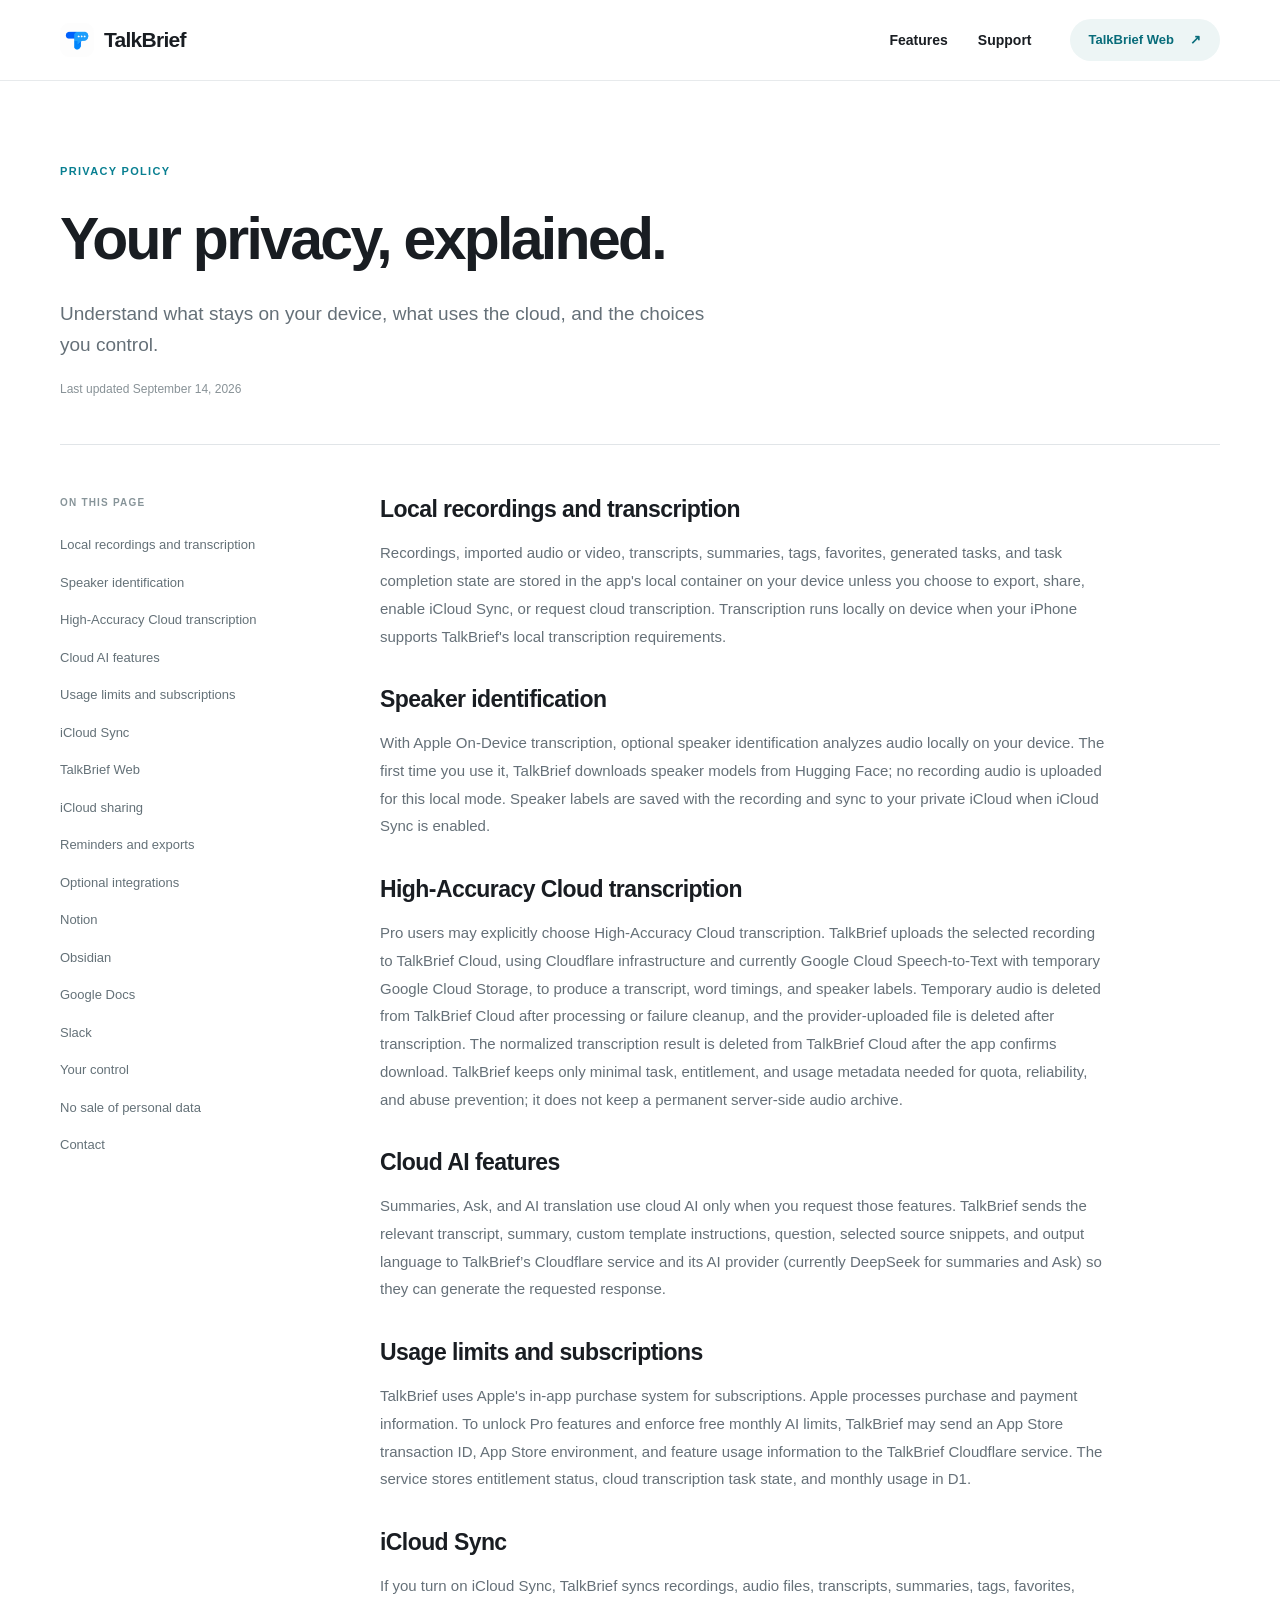
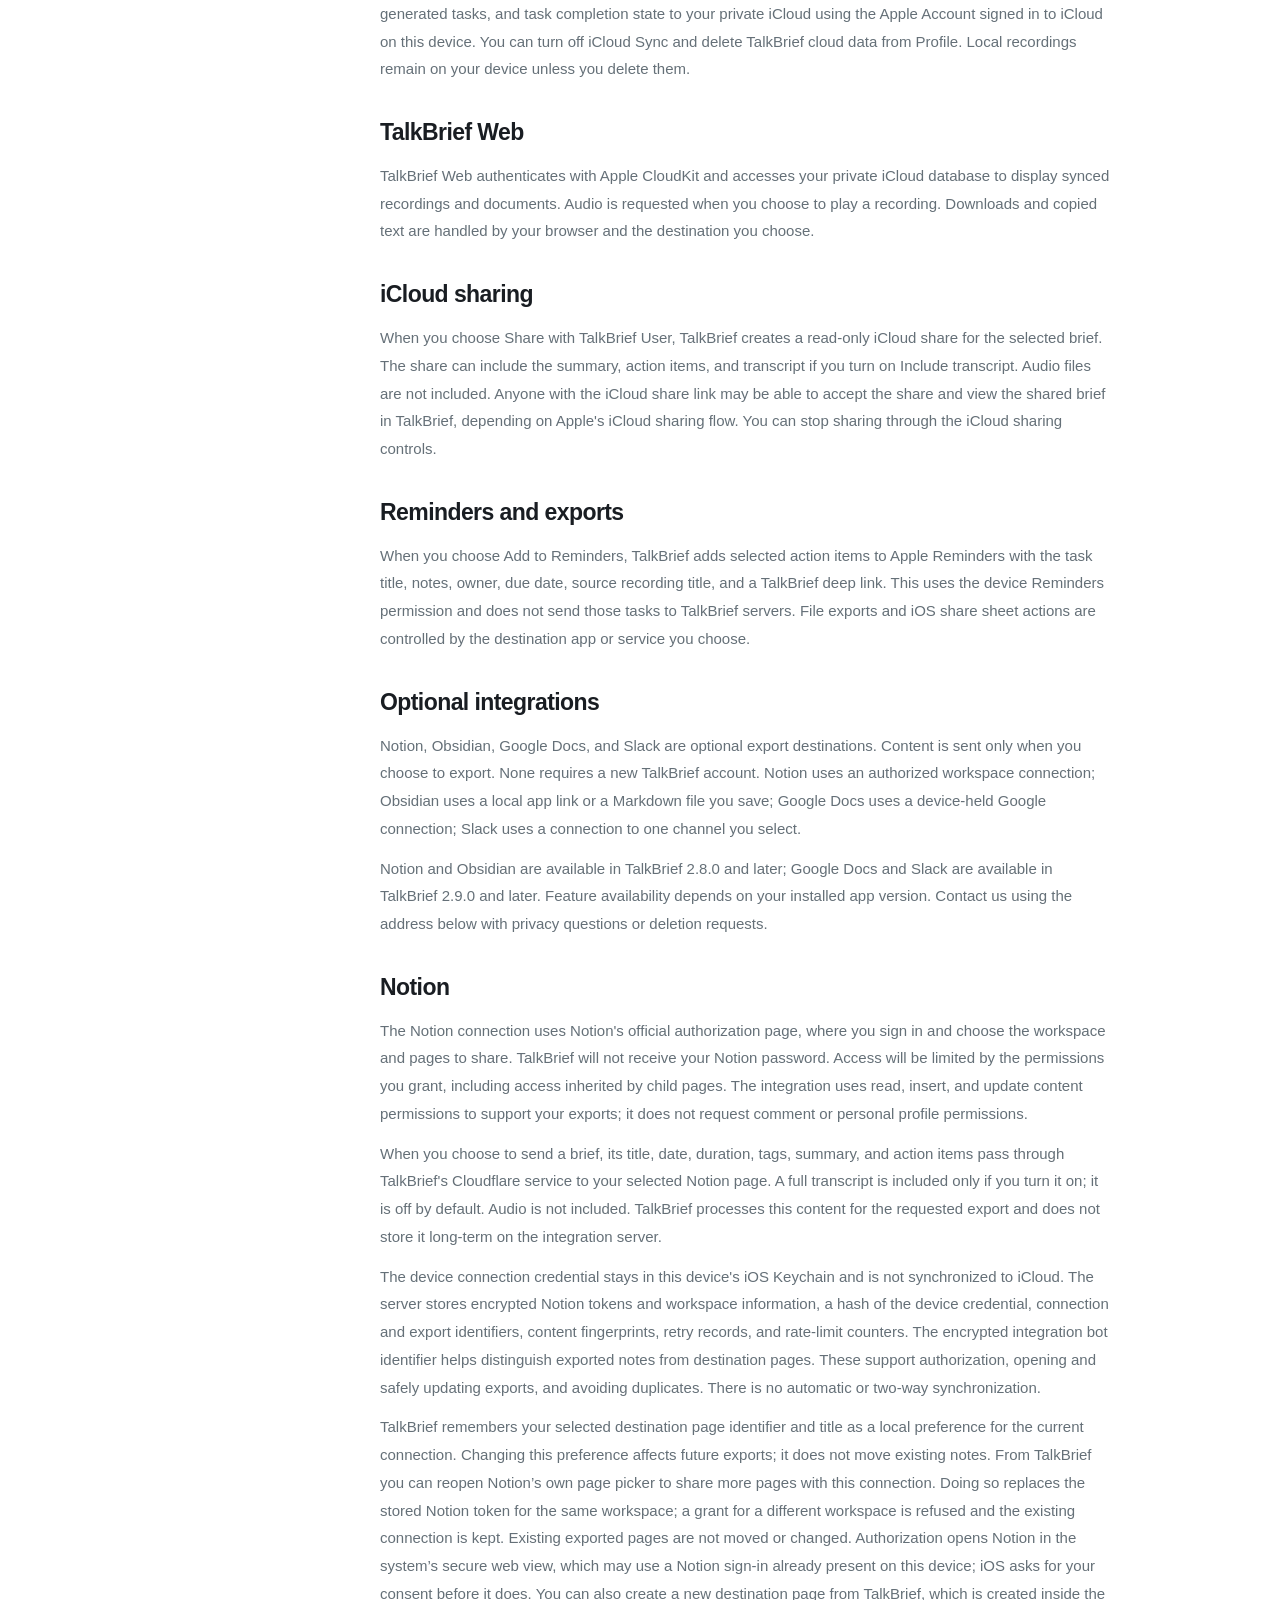
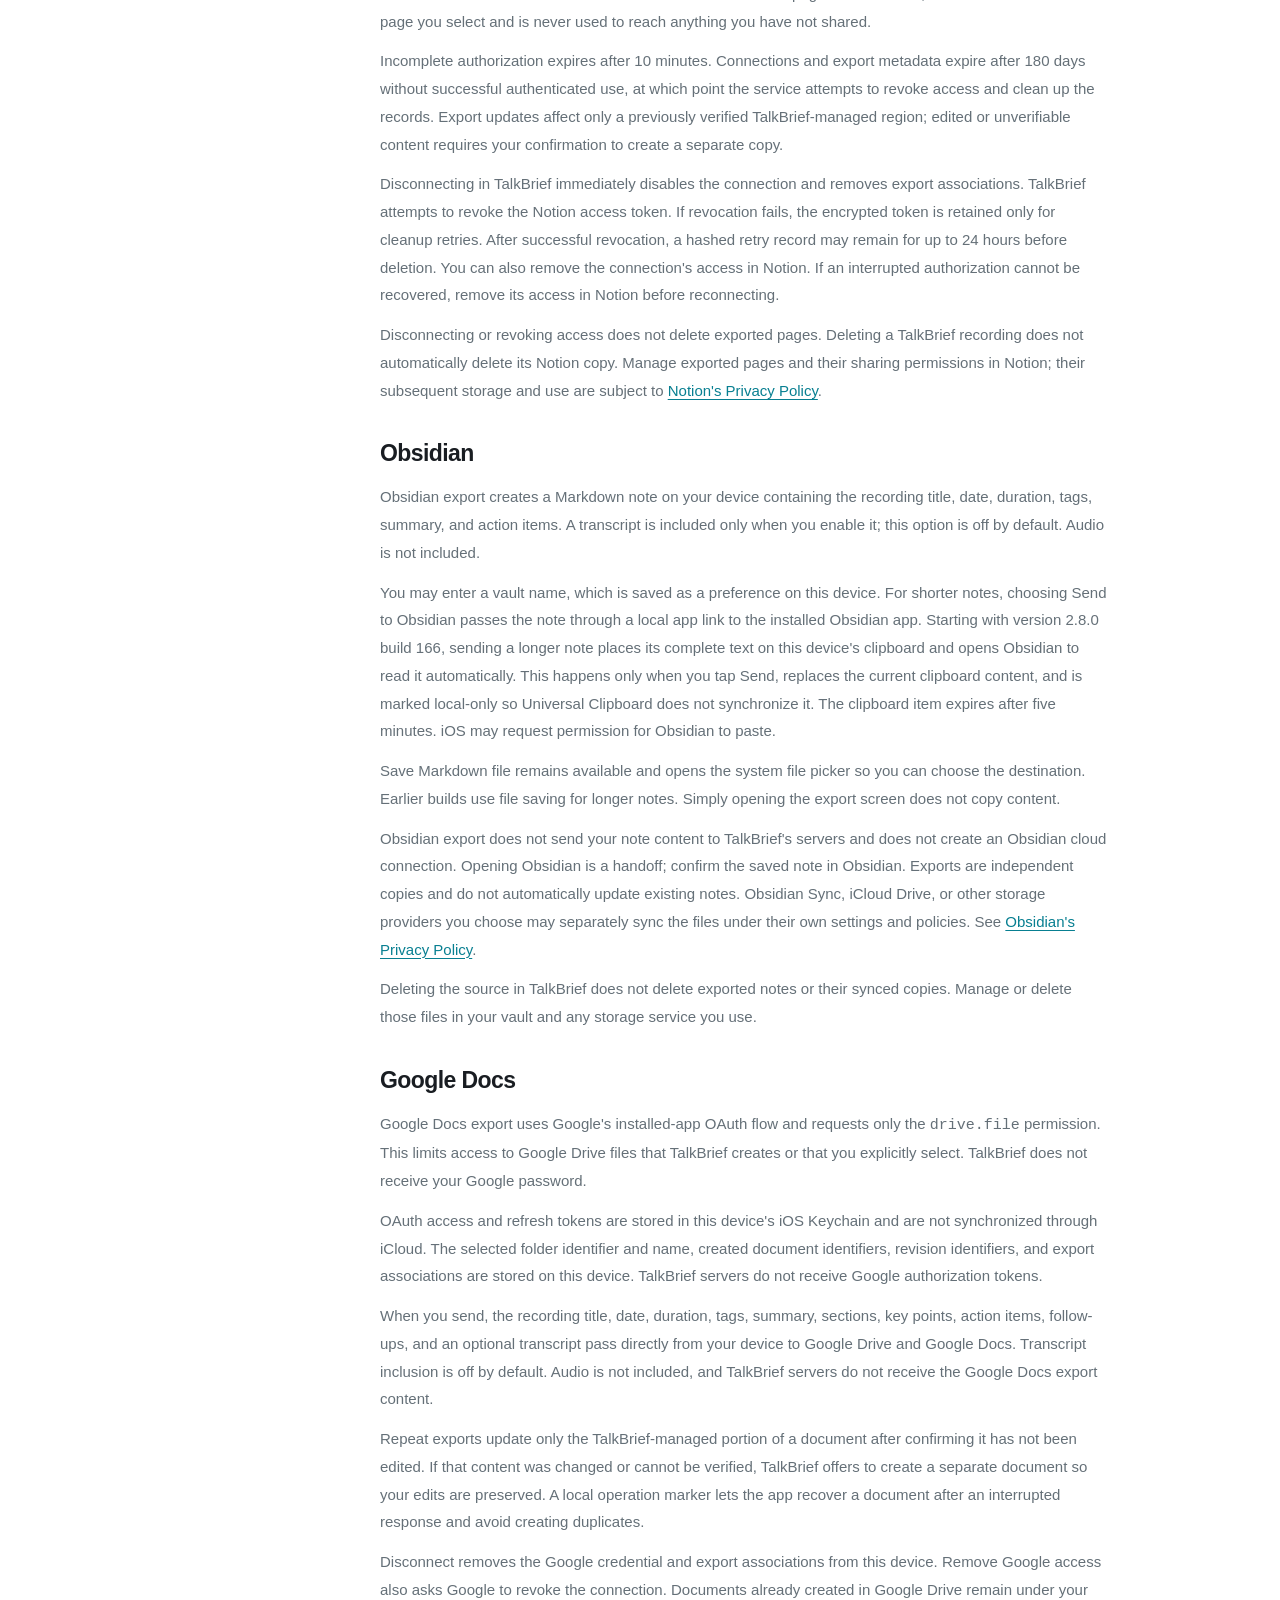
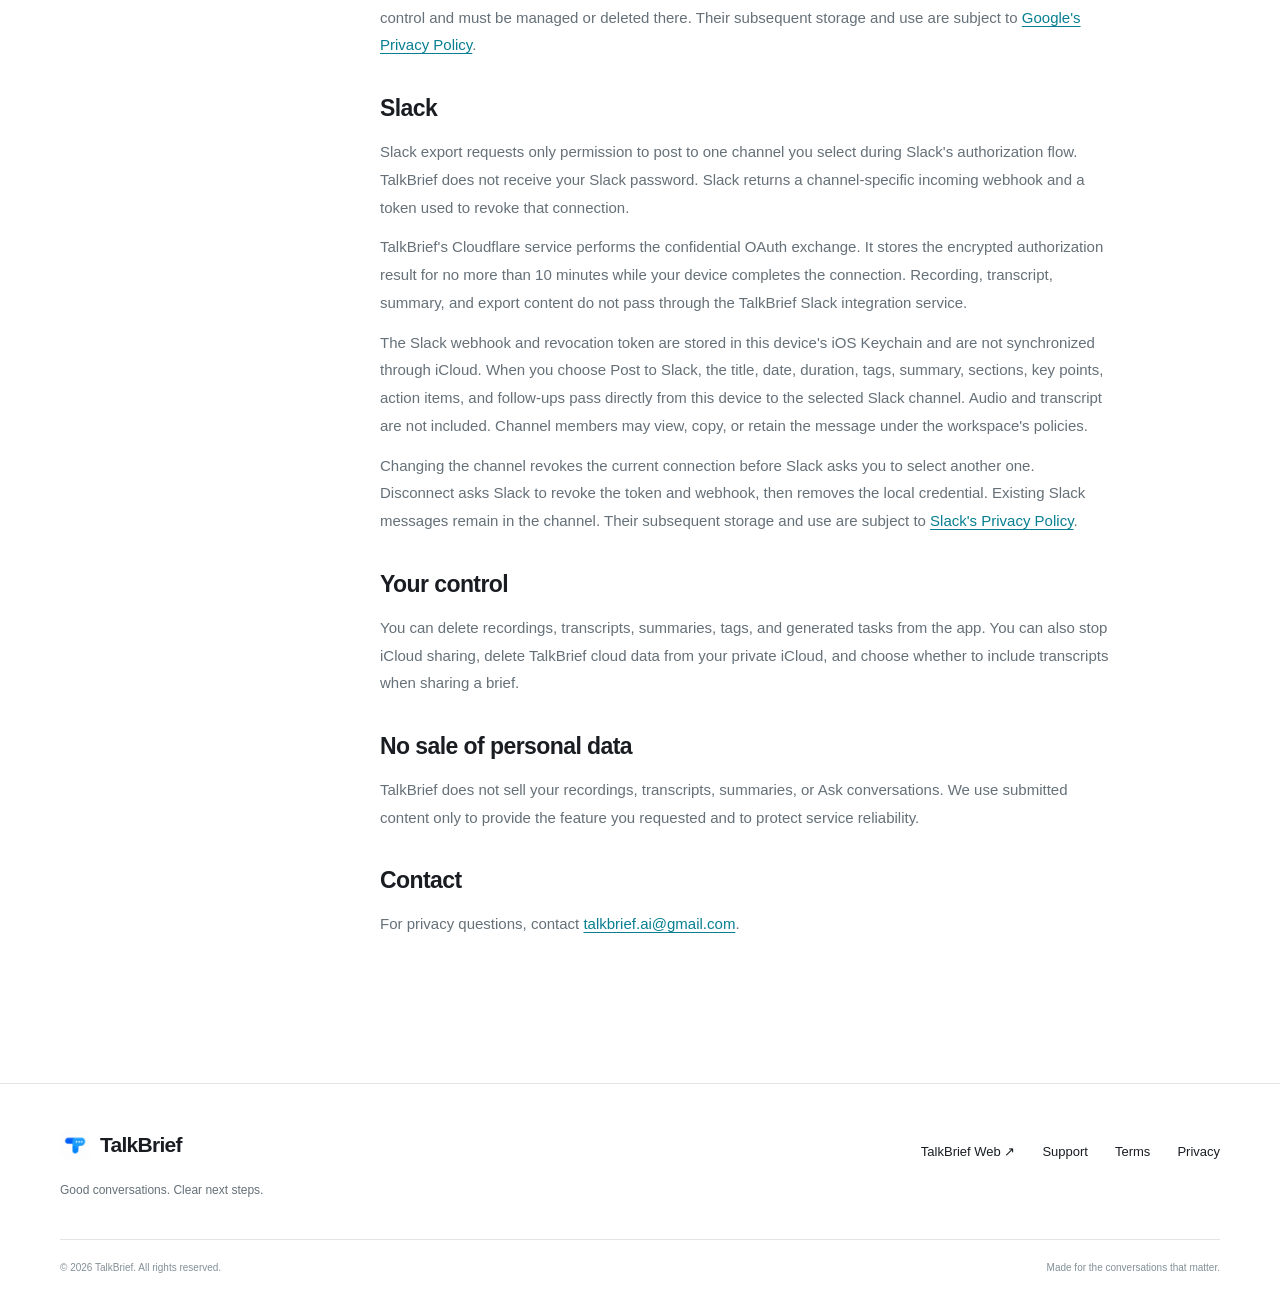
==== commit 1eb531e9: "docs: publish Slack integration guidance" ====
--- a/privacy/index.html
+++ b/privacy/index.html
@@ -1,15 +1,15 @@
 <!doctype html>
 <html lang="en"><head><meta charset="utf-8"><meta name="viewport" content="width=device-width, initial-scale=1">
-<title>Privacy Policy — TalkBrief</title><meta name="description" content="How TalkBrief handles recordings, cloud services, iCloud, Web access, Notion, Obsidian, and Google Docs exports.">
+<title>Privacy Policy — TalkBrief</title><meta name="description" content="How TalkBrief handles recordings, cloud services, iCloud, Web access, Notion, Obsidian, Google Docs, and Slack exports.">
 <meta name="theme-color" content="#f7f8fa"><link rel="canonical" href="https://www.talkbrief.app/privacy/">
-<meta property="og:type" content="website"><meta property="og:site_name" content="TalkBrief"><meta property="og:title" content="Privacy Policy — TalkBrief"><meta property="og:description" content="How TalkBrief handles recordings, cloud services, iCloud, Web access, Notion, Obsidian, and Google Docs exports."><meta property="og:url" content="https://www.talkbrief.app/privacy/"><meta property="og:image" content="https://www.talkbrief.app/assets/web-workspace.jpg">
+<meta property="og:type" content="website"><meta property="og:site_name" content="TalkBrief"><meta property="og:title" content="Privacy Policy — TalkBrief"><meta property="og:description" content="How TalkBrief handles recordings, cloud services, iCloud, Web access, Notion, Obsidian, Google Docs, and Slack exports."><meta property="og:url" content="https://www.talkbrief.app/privacy/"><meta property="og:image" content="https://www.talkbrief.app/assets/web-workspace.jpg">
 <meta name="twitter:card" content="summary_large_image"><link rel="icon" type="image/png" sizes="32x32" href="/assets/favicon-32.png?v=20260914c"><link rel="icon" type="image/png" sizes="64x64" href="/assets/favicon-64.png?v=20260914c"><link rel="apple-touch-icon" sizes="180x180" href="/assets/apple-touch-icon.png?v=20260914c"><link rel="stylesheet" href="/assets/styles.css"></head>
 <body><a class="skip-link" href="#main">Skip to content</a>
 <header class="site-header"><nav class="nav wrap" aria-label="Main navigation">
 <a class="brand" href="/" aria-label="TalkBrief home"><img src="/assets/talkbrief-icon.png?v=20260914c" width="34" height="34" alt=""><span>TalkBrief</span></a>
 <div class="nav-links"><a href="/#features">Features</a><a href="/support/" >Support</a></div>
 <a class="button nav-cta" href="https://web.talkbrief.app">TalkBrief Web <span aria-hidden="true">↗</span></a>
-</nav></header><main id="main"><section class="page-hero wrap legal-hero"><p class="eyebrow">PRIVACY POLICY</p><h1>Your privacy, explained.</h1><p class="lede">Understand what stays on your device, what uses the cloud, and the choices you control.</p><p class="updated">Last updated September 14, 2026</p></section><div class="legal-layout wrap"><nav class="contents" aria-label="Privacy Policy contents"><p>ON THIS PAGE</p><a href="#local-recordings-and-transcription">Local recordings and transcription</a><a href="#speaker-identification">Speaker identification</a><a href="#high-accuracy-cloud-transcription">High-Accuracy Cloud transcription</a><a href="#cloud-ai-features">Cloud AI features</a><a href="#usage-limits-and-subscriptions">Usage limits and subscriptions</a><a href="#icloud-sync">iCloud Sync</a><a href="#talkbrief-web">TalkBrief Web</a><a href="#icloud-sharing">iCloud sharing</a><a href="#reminders-and-exports">Reminders and exports</a><a href="#optional-integrations">Optional integrations</a><a href="#notion">Notion</a><a href="#obsidian">Obsidian</a><a href="#google-docs">Google Docs</a><a href="#your-control">Your control</a><a href="#no-sale-of-personal-data">No sale of personal data</a><a href="#contact">Contact</a></nav><article class="legal"><section id="local-recordings-and-transcription">
+</nav></header><main id="main"><section class="page-hero wrap legal-hero"><p class="eyebrow">PRIVACY POLICY</p><h1>Your privacy, explained.</h1><p class="lede">Understand what stays on your device, what uses the cloud, and the choices you control.</p><p class="updated">Last updated September 14, 2026</p></section><div class="legal-layout wrap"><nav class="contents" aria-label="Privacy Policy contents"><p>ON THIS PAGE</p><a href="#local-recordings-and-transcription">Local recordings and transcription</a><a href="#speaker-identification">Speaker identification</a><a href="#high-accuracy-cloud-transcription">High-Accuracy Cloud transcription</a><a href="#cloud-ai-features">Cloud AI features</a><a href="#usage-limits-and-subscriptions">Usage limits and subscriptions</a><a href="#icloud-sync">iCloud Sync</a><a href="#talkbrief-web">TalkBrief Web</a><a href="#icloud-sharing">iCloud sharing</a><a href="#reminders-and-exports">Reminders and exports</a><a href="#optional-integrations">Optional integrations</a><a href="#notion">Notion</a><a href="#obsidian">Obsidian</a><a href="#google-docs">Google Docs</a><a href="#slack">Slack</a><a href="#your-control">Your control</a><a href="#no-sale-of-personal-data">No sale of personal data</a><a href="#contact">Contact</a></nav><article class="legal"><section id="local-recordings-and-transcription">
           <h2>Local recordings and transcription</h2>
           <p>
             Recordings, imported audio or video, transcripts, summaries, tags, favorites, generated tasks, and
@@ -79,10 +79,11 @@
           </p>
         </section><section id="optional-integrations">
           <h2>Optional integrations</h2>
-          <p>Notion, Obsidian, and Google Docs are optional export destinations. Content is sent only when you choose
+          <p>Notion, Obsidian, Google Docs, and Slack are optional export destinations. Content is sent only when you choose
             to export. None requires a new TalkBrief account. Notion uses an authorized workspace connection;
-            Obsidian uses a local app link or a Markdown file you save; Google Docs uses a device-held Google connection.</p>
-          <p>Notion and Obsidian are available in TalkBrief 2.8.0 and later; Google Docs is available in
+            Obsidian uses a local app link or a Markdown file you save; Google Docs uses a device-held Google connection;
+            Slack uses a connection to one channel you select.</p>
+          <p>Notion and Obsidian are available in TalkBrief 2.8.0 and later; Google Docs and Slack are available in
             TalkBrief 2.9.0 and later. Feature availability depends on your installed app version. Contact
             us using the address below with privacy questions or deletion requests.</p>
         </section><section id="notion">
@@ -158,6 +159,22 @@
             Google access also asks Google to revoke the connection. Documents already created in Google
             Drive remain under your control and must be managed or deleted there. Their subsequent storage
             and use are subject to <a href="https://policies.google.com/privacy">Google's Privacy Policy</a>.</p>
+        </section><section id="slack">
+          <h2>Slack</h2>
+          <p>Slack export requests only permission to post to one channel you select during Slack's
+            authorization flow. TalkBrief does not receive your Slack password. Slack returns a channel-specific
+            incoming webhook and a token used to revoke that connection.</p>
+          <p>TalkBrief's Cloudflare service performs the confidential OAuth exchange. It stores the encrypted
+            authorization result for no more than 10 minutes while your device completes the connection. Recording,
+            transcript, summary, and export content do not pass through the TalkBrief Slack integration service.</p>
+          <p>The Slack webhook and revocation token are stored in this device's iOS Keychain and are not synchronized
+            through iCloud. When you choose Post to Slack, the title, date, duration, tags, summary, sections, key points,
+            action items, and follow-ups pass directly from this device to the selected Slack channel. Audio and transcript
+            are not included. Channel members may view, copy, or retain the message under the workspace's policies.</p>
+          <p>Changing the channel revokes the current connection before Slack asks you to select another one.
+            Disconnect asks Slack to revoke the token and webhook, then removes the local credential. Existing Slack
+            messages remain in the channel. Their subsequent storage and use are subject to
+            <a href="https://slack.com/trust/privacy/privacy-policy">Slack's Privacy Policy</a>.</p>
         </section><section id="your-control">
           <h2>Your control</h2>
           <p>
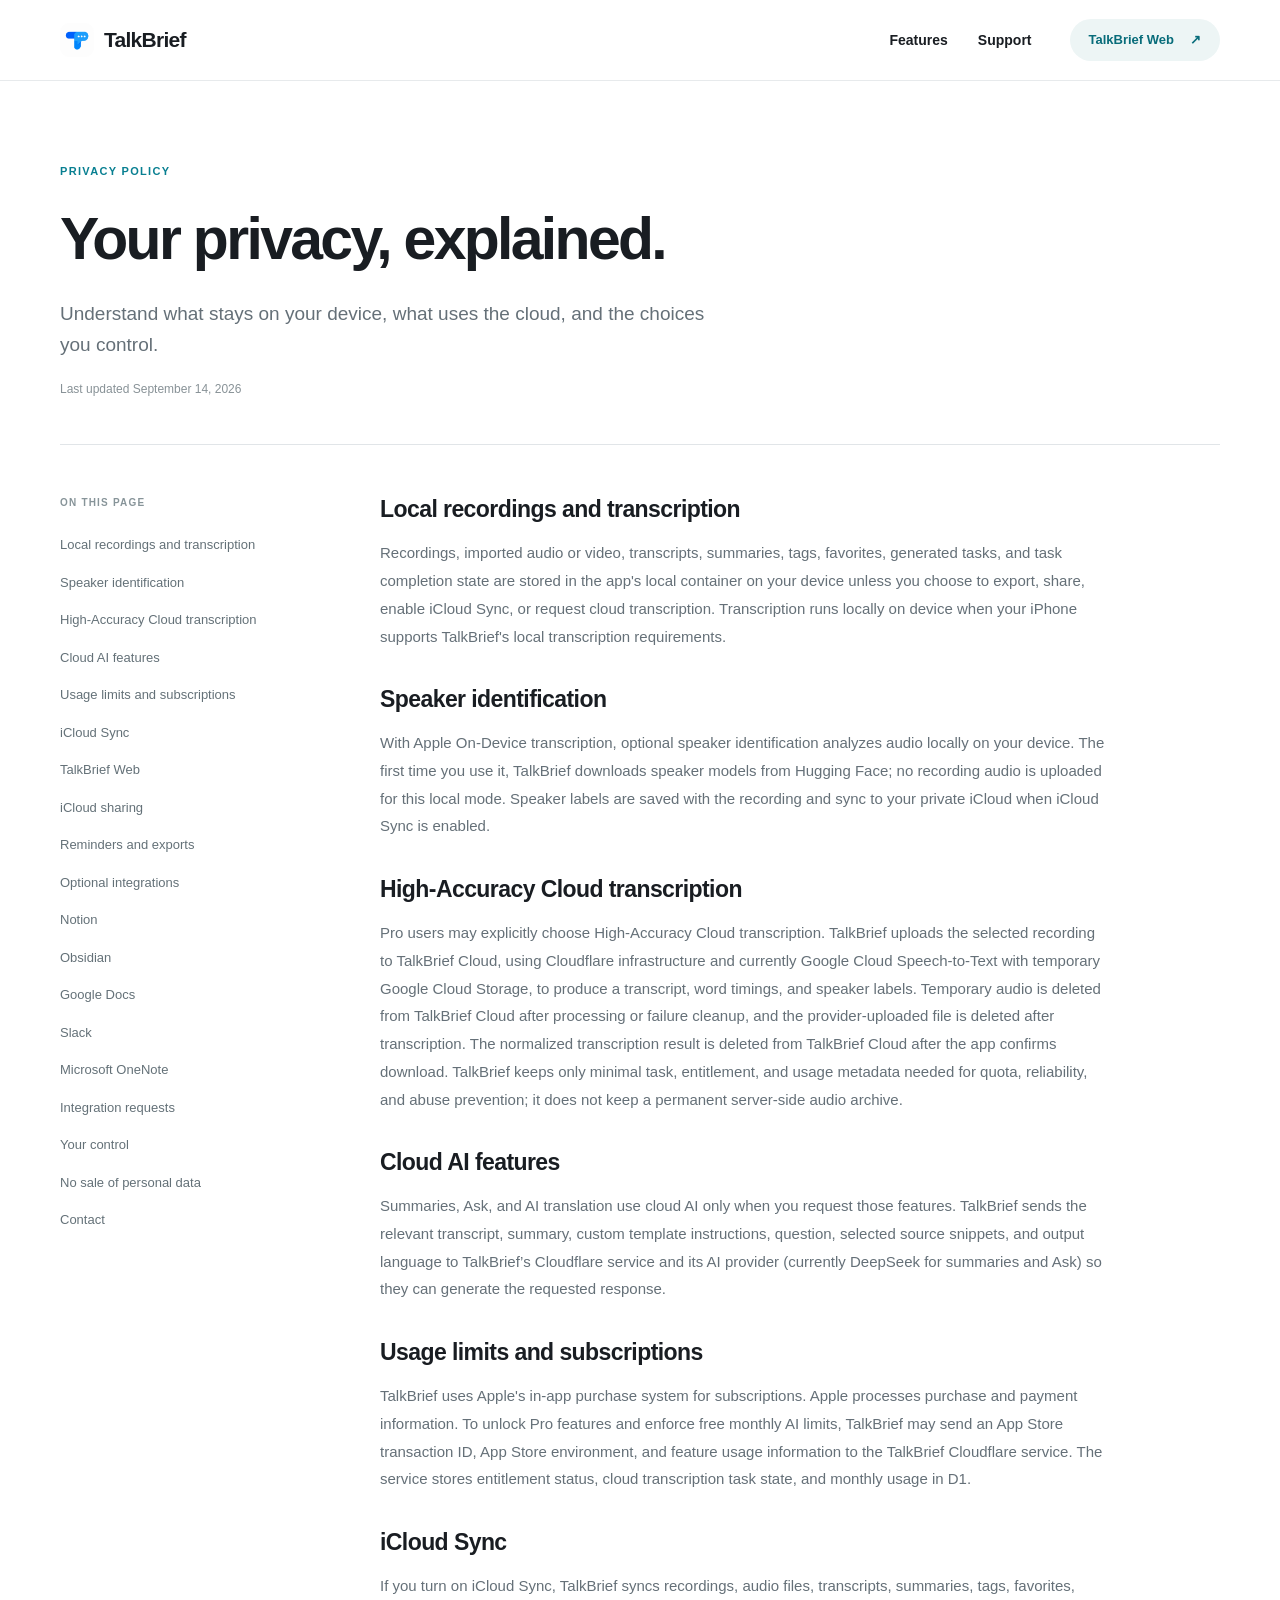
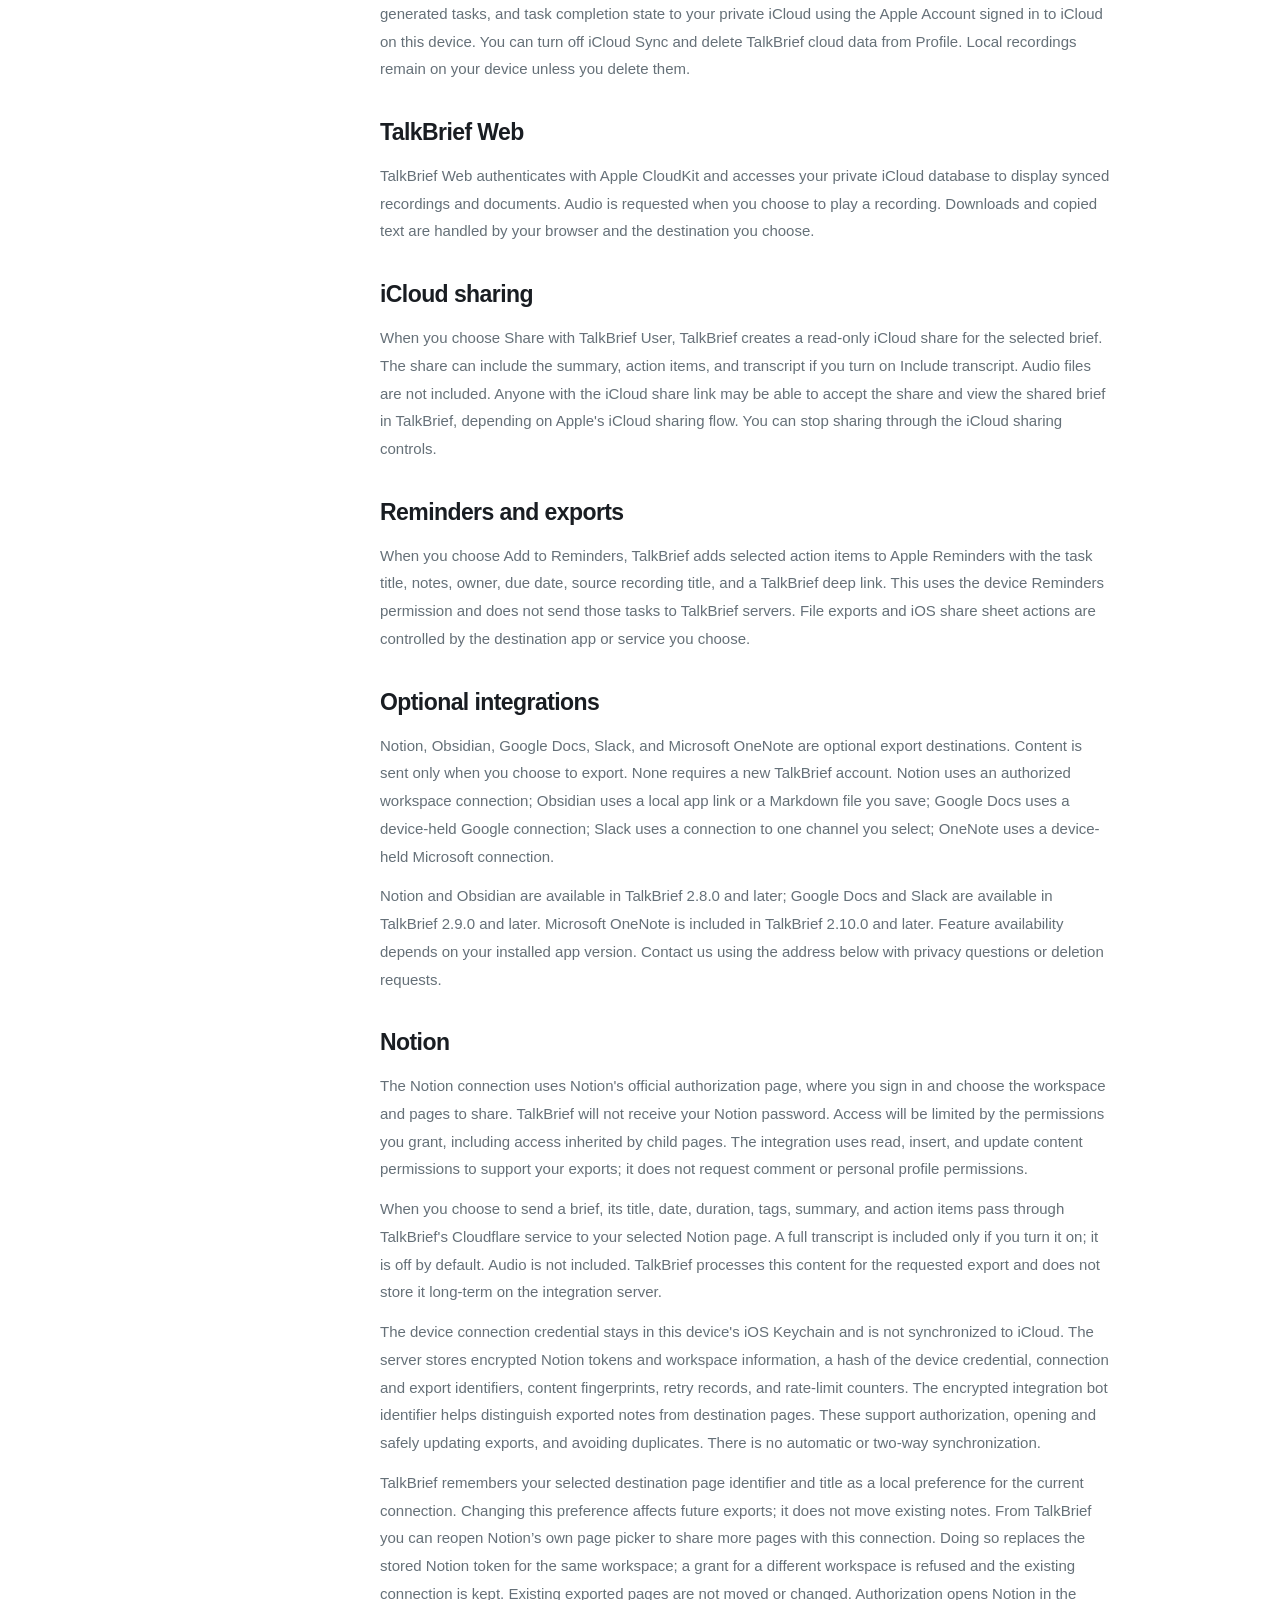
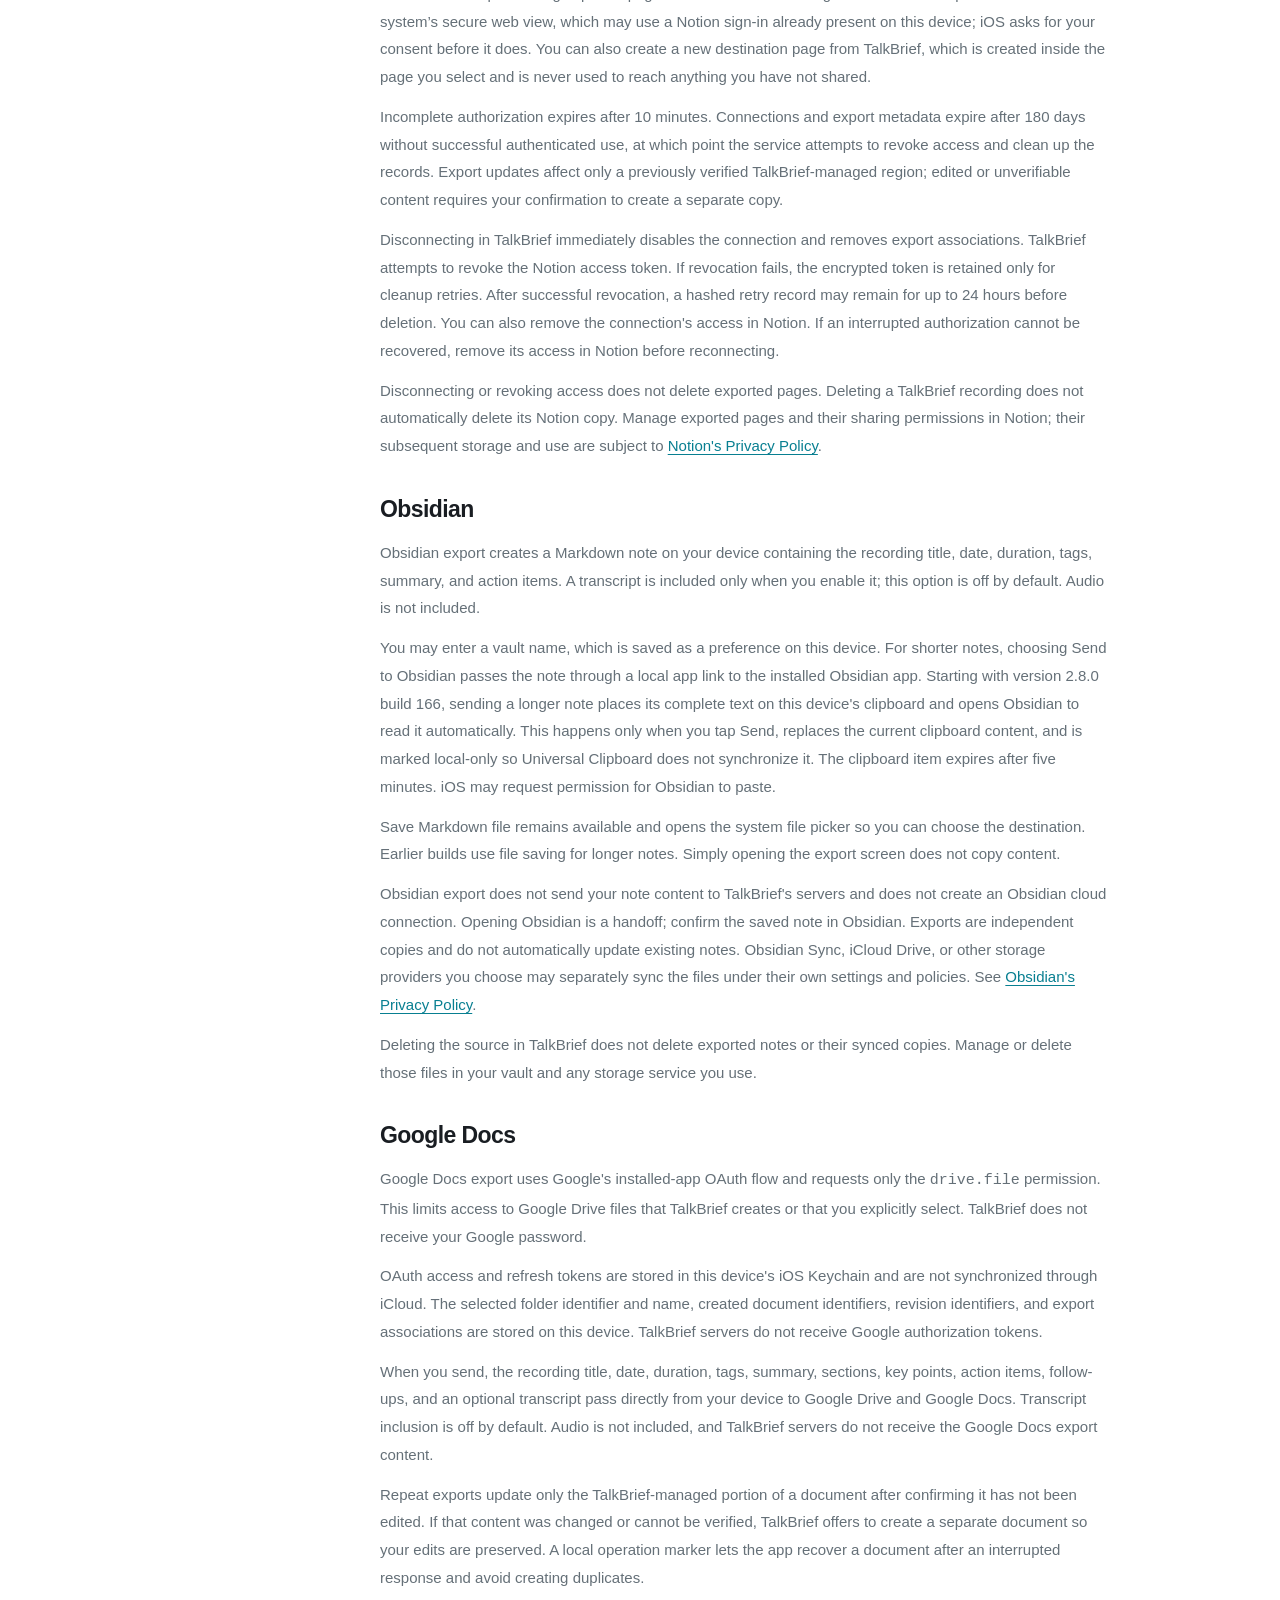
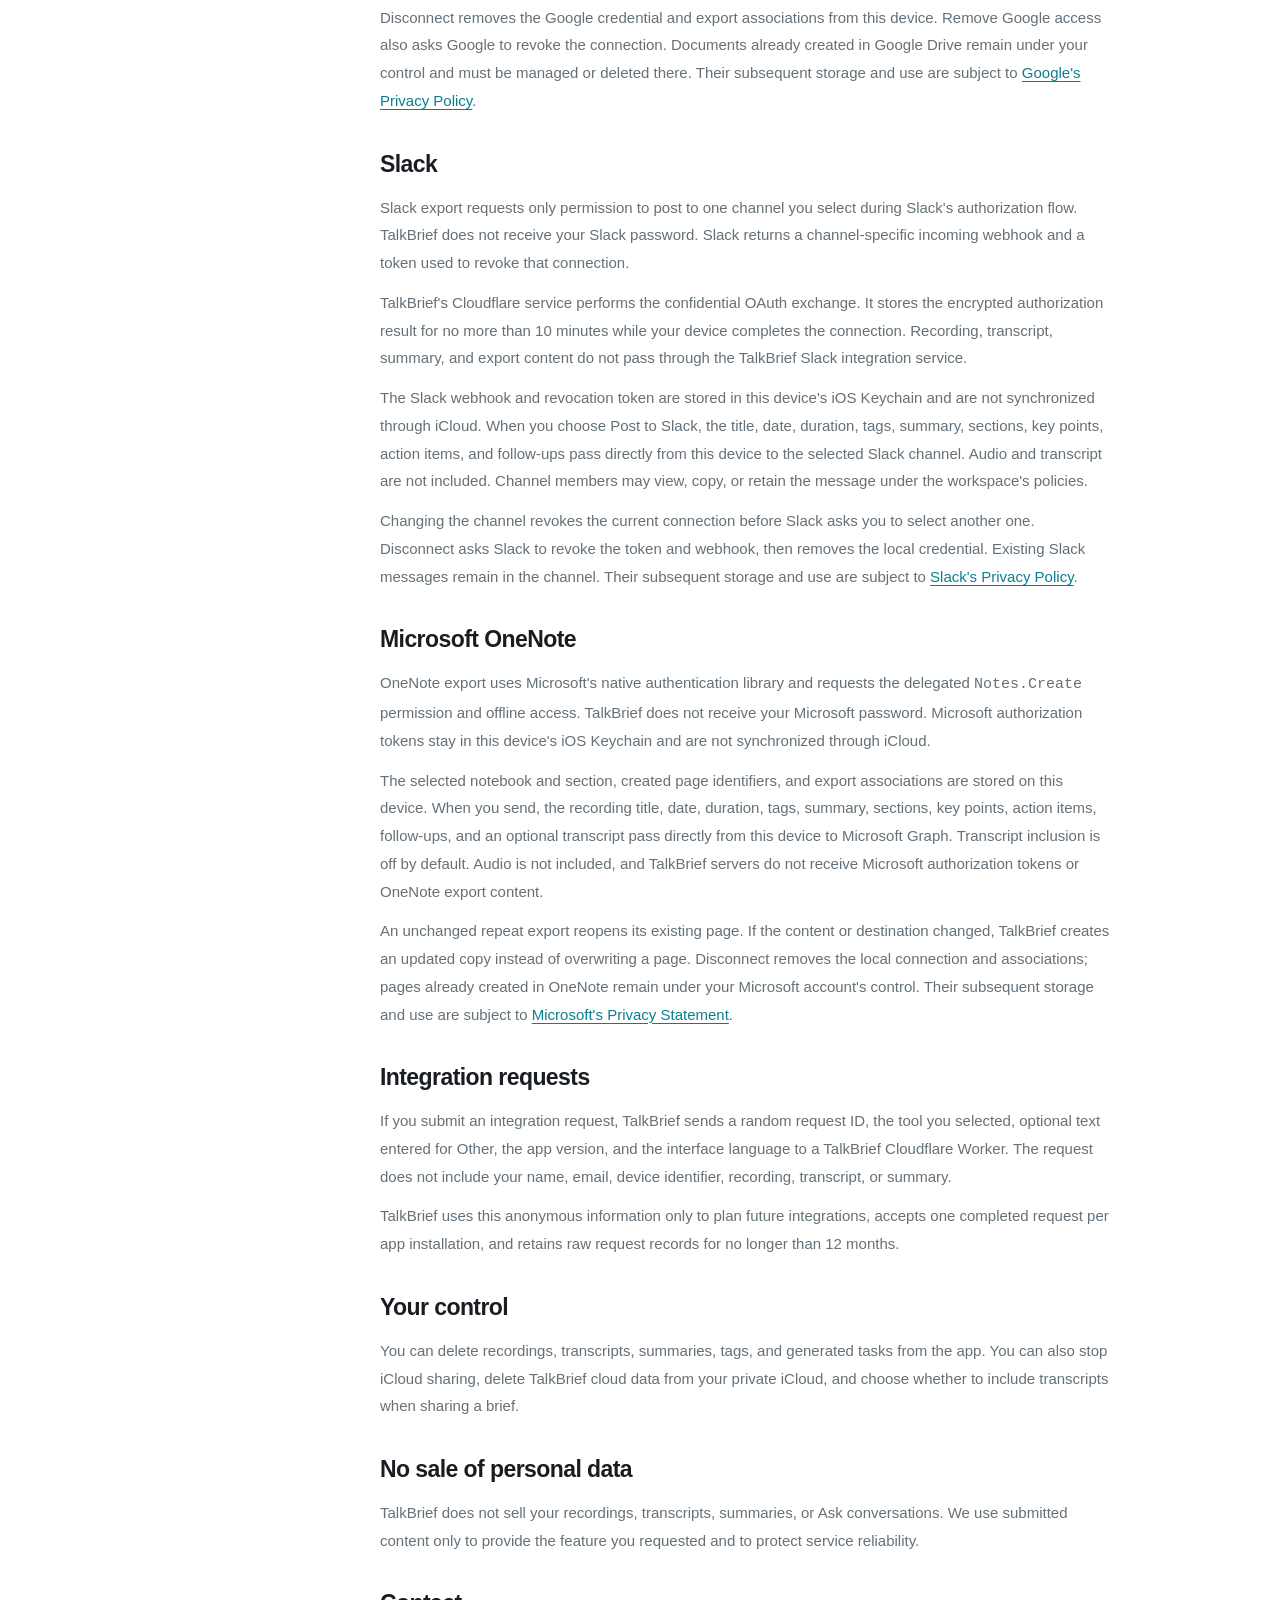
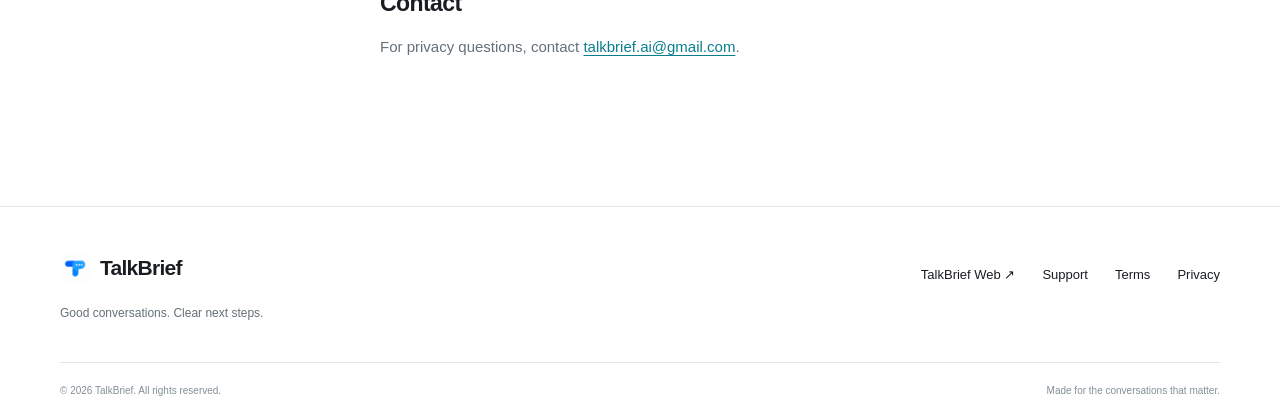
==== commit 69931d43: "docs: disclose OneNote and integration requests" ====
--- a/privacy/index.html
+++ b/privacy/index.html
@@ -1,15 +1,15 @@
 <!doctype html>
 <html lang="en"><head><meta charset="utf-8"><meta name="viewport" content="width=device-width, initial-scale=1">
-<title>Privacy Policy — TalkBrief</title><meta name="description" content="How TalkBrief handles recordings, cloud services, iCloud, Web access, Notion, Obsidian, Google Docs, and Slack exports.">
+<title>Privacy Policy — TalkBrief</title><meta name="description" content="How TalkBrief handles recordings, cloud services, iCloud, Web access, optional integrations, and anonymous integration requests.">
 <meta name="theme-color" content="#f7f8fa"><link rel="canonical" href="https://www.talkbrief.app/privacy/">
-<meta property="og:type" content="website"><meta property="og:site_name" content="TalkBrief"><meta property="og:title" content="Privacy Policy — TalkBrief"><meta property="og:description" content="How TalkBrief handles recordings, cloud services, iCloud, Web access, Notion, Obsidian, Google Docs, and Slack exports."><meta property="og:url" content="https://www.talkbrief.app/privacy/"><meta property="og:image" content="https://www.talkbrief.app/assets/web-workspace.jpg">
+<meta property="og:type" content="website"><meta property="og:site_name" content="TalkBrief"><meta property="og:title" content="Privacy Policy — TalkBrief"><meta property="og:description" content="How TalkBrief handles recordings, cloud services, iCloud, Web access, optional integrations, and anonymous integration requests."><meta property="og:url" content="https://www.talkbrief.app/privacy/"><meta property="og:image" content="https://www.talkbrief.app/assets/web-workspace.jpg">
 <meta name="twitter:card" content="summary_large_image"><link rel="icon" type="image/png" sizes="32x32" href="/assets/favicon-32.png?v=20260914c"><link rel="icon" type="image/png" sizes="64x64" href="/assets/favicon-64.png?v=20260914c"><link rel="apple-touch-icon" sizes="180x180" href="/assets/apple-touch-icon.png?v=20260914c"><link rel="stylesheet" href="/assets/styles.css"></head>
 <body><a class="skip-link" href="#main">Skip to content</a>
 <header class="site-header"><nav class="nav wrap" aria-label="Main navigation">
 <a class="brand" href="/" aria-label="TalkBrief home"><img src="/assets/talkbrief-icon.png?v=20260914c" width="34" height="34" alt=""><span>TalkBrief</span></a>
 <div class="nav-links"><a href="/#features">Features</a><a href="/support/" >Support</a></div>
 <a class="button nav-cta" href="https://web.talkbrief.app">TalkBrief Web <span aria-hidden="true">↗</span></a>
-</nav></header><main id="main"><section class="page-hero wrap legal-hero"><p class="eyebrow">PRIVACY POLICY</p><h1>Your privacy, explained.</h1><p class="lede">Understand what stays on your device, what uses the cloud, and the choices you control.</p><p class="updated">Last updated September 14, 2026</p></section><div class="legal-layout wrap"><nav class="contents" aria-label="Privacy Policy contents"><p>ON THIS PAGE</p><a href="#local-recordings-and-transcription">Local recordings and transcription</a><a href="#speaker-identification">Speaker identification</a><a href="#high-accuracy-cloud-transcription">High-Accuracy Cloud transcription</a><a href="#cloud-ai-features">Cloud AI features</a><a href="#usage-limits-and-subscriptions">Usage limits and subscriptions</a><a href="#icloud-sync">iCloud Sync</a><a href="#talkbrief-web">TalkBrief Web</a><a href="#icloud-sharing">iCloud sharing</a><a href="#reminders-and-exports">Reminders and exports</a><a href="#optional-integrations">Optional integrations</a><a href="#notion">Notion</a><a href="#obsidian">Obsidian</a><a href="#google-docs">Google Docs</a><a href="#slack">Slack</a><a href="#your-control">Your control</a><a href="#no-sale-of-personal-data">No sale of personal data</a><a href="#contact">Contact</a></nav><article class="legal"><section id="local-recordings-and-transcription">
+</nav></header><main id="main"><section class="page-hero wrap legal-hero"><p class="eyebrow">PRIVACY POLICY</p><h1>Your privacy, explained.</h1><p class="lede">Understand what stays on your device, what uses the cloud, and the choices you control.</p><p class="updated">Last updated September 14, 2026</p></section><div class="legal-layout wrap"><nav class="contents" aria-label="Privacy Policy contents"><p>ON THIS PAGE</p><a href="#local-recordings-and-transcription">Local recordings and transcription</a><a href="#speaker-identification">Speaker identification</a><a href="#high-accuracy-cloud-transcription">High-Accuracy Cloud transcription</a><a href="#cloud-ai-features">Cloud AI features</a><a href="#usage-limits-and-subscriptions">Usage limits and subscriptions</a><a href="#icloud-sync">iCloud Sync</a><a href="#talkbrief-web">TalkBrief Web</a><a href="#icloud-sharing">iCloud sharing</a><a href="#reminders-and-exports">Reminders and exports</a><a href="#optional-integrations">Optional integrations</a><a href="#notion">Notion</a><a href="#obsidian">Obsidian</a><a href="#google-docs">Google Docs</a><a href="#slack">Slack</a><a href="#microsoft-onenote">Microsoft OneNote</a><a href="#integration-requests">Integration requests</a><a href="#your-control">Your control</a><a href="#no-sale-of-personal-data">No sale of personal data</a><a href="#contact">Contact</a></nav><article class="legal"><section id="local-recordings-and-transcription">
           <h2>Local recordings and transcription</h2>
           <p>
             Recordings, imported audio or video, transcripts, summaries, tags, favorites, generated tasks, and
@@ -79,12 +79,12 @@
           </p>
         </section><section id="optional-integrations">
           <h2>Optional integrations</h2>
-          <p>Notion, Obsidian, Google Docs, and Slack are optional export destinations. Content is sent only when you choose
+          <p>Notion, Obsidian, Google Docs, Slack, and Microsoft OneNote are optional export destinations. Content is sent only when you choose
             to export. None requires a new TalkBrief account. Notion uses an authorized workspace connection;
             Obsidian uses a local app link or a Markdown file you save; Google Docs uses a device-held Google connection;
-            Slack uses a connection to one channel you select.</p>
+            Slack uses a connection to one channel you select; OneNote uses a device-held Microsoft connection.</p>
           <p>Notion and Obsidian are available in TalkBrief 2.8.0 and later; Google Docs and Slack are available in
-            TalkBrief 2.9.0 and later. Feature availability depends on your installed app version. Contact
+            TalkBrief 2.9.0 and later. Microsoft OneNote is included in TalkBrief 2.10.0 and later. Feature availability depends on your installed app version. Contact
             us using the address below with privacy questions or deletion requests.</p>
         </section><section id="notion">
           <h2>Notion</h2>
@@ -175,6 +175,27 @@
             Disconnect asks Slack to revoke the token and webhook, then removes the local credential. Existing Slack
             messages remain in the channel. Their subsequent storage and use are subject to
             <a href="https://slack.com/trust/privacy/privacy-policy">Slack's Privacy Policy</a>.</p>
+        </section><section id="microsoft-onenote">
+          <h2>Microsoft OneNote</h2>
+          <p>OneNote export uses Microsoft's native authentication library and requests the delegated
+            <code>Notes.Create</code> permission and offline access. TalkBrief does not receive your Microsoft password.
+            Microsoft authorization tokens stay in this device's iOS Keychain and are not synchronized through iCloud.</p>
+          <p>The selected notebook and section, created page identifiers, and export associations are stored on this
+            device. When you send, the recording title, date, duration, tags, summary, sections, key points, action items,
+            follow-ups, and an optional transcript pass directly from this device to Microsoft Graph. Transcript inclusion
+            is off by default. Audio is not included, and TalkBrief servers do not receive Microsoft authorization tokens
+            or OneNote export content.</p>
+          <p>An unchanged repeat export reopens its existing page. If the content or destination changed, TalkBrief creates
+            an updated copy instead of overwriting a page. Disconnect removes the local connection and associations;
+            pages already created in OneNote remain under your Microsoft account's control. Their subsequent storage and
+            use are subject to <a href="https://privacy.microsoft.com/privacystatement">Microsoft's Privacy Statement</a>.</p>
+        </section><section id="integration-requests">
+          <h2>Integration requests</h2>
+          <p>If you submit an integration request, TalkBrief sends a random request ID, the tool you selected, optional
+            text entered for Other, the app version, and the interface language to a TalkBrief Cloudflare Worker. The
+            request does not include your name, email, device identifier, recording, transcript, or summary.</p>
+          <p>TalkBrief uses this anonymous information only to plan future integrations, accepts one completed request
+            per app installation, and retains raw request records for no longer than 12 months.</p>
         </section><section id="your-control">
           <h2>Your control</h2>
           <p>
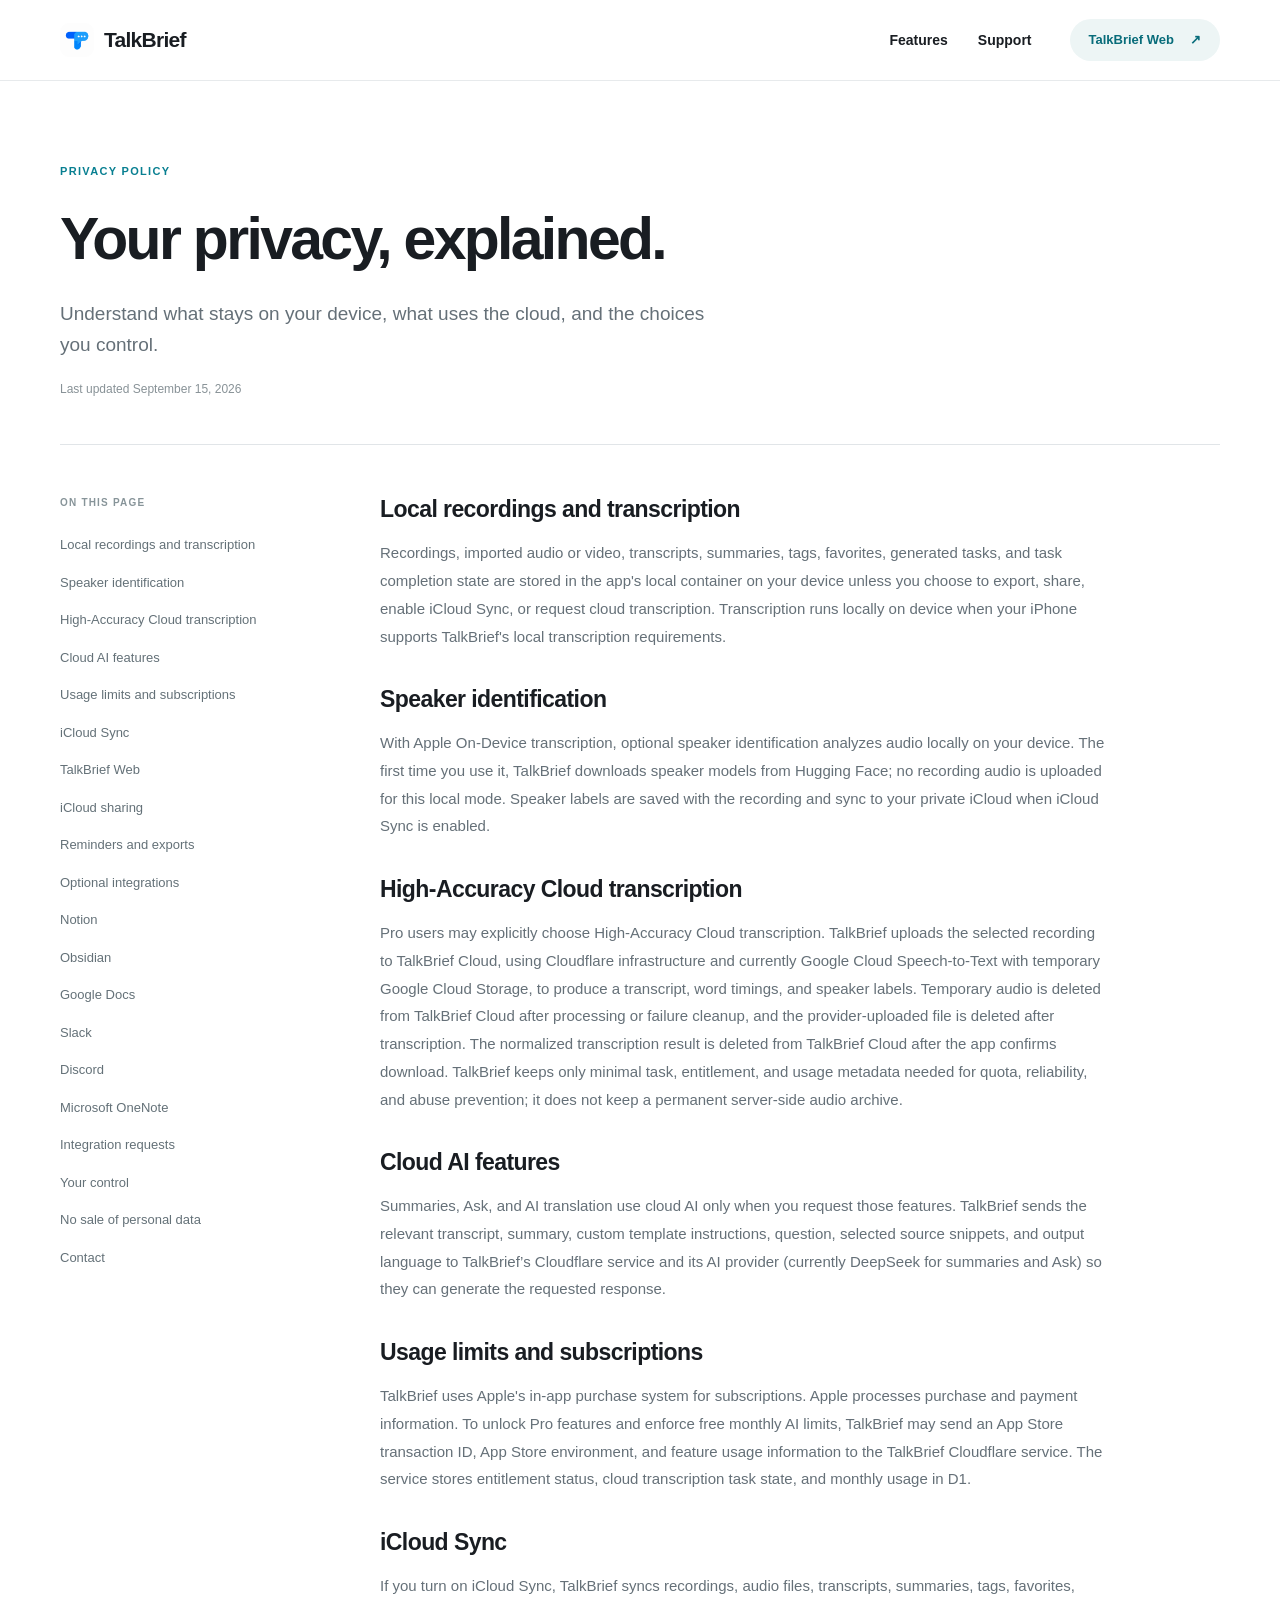
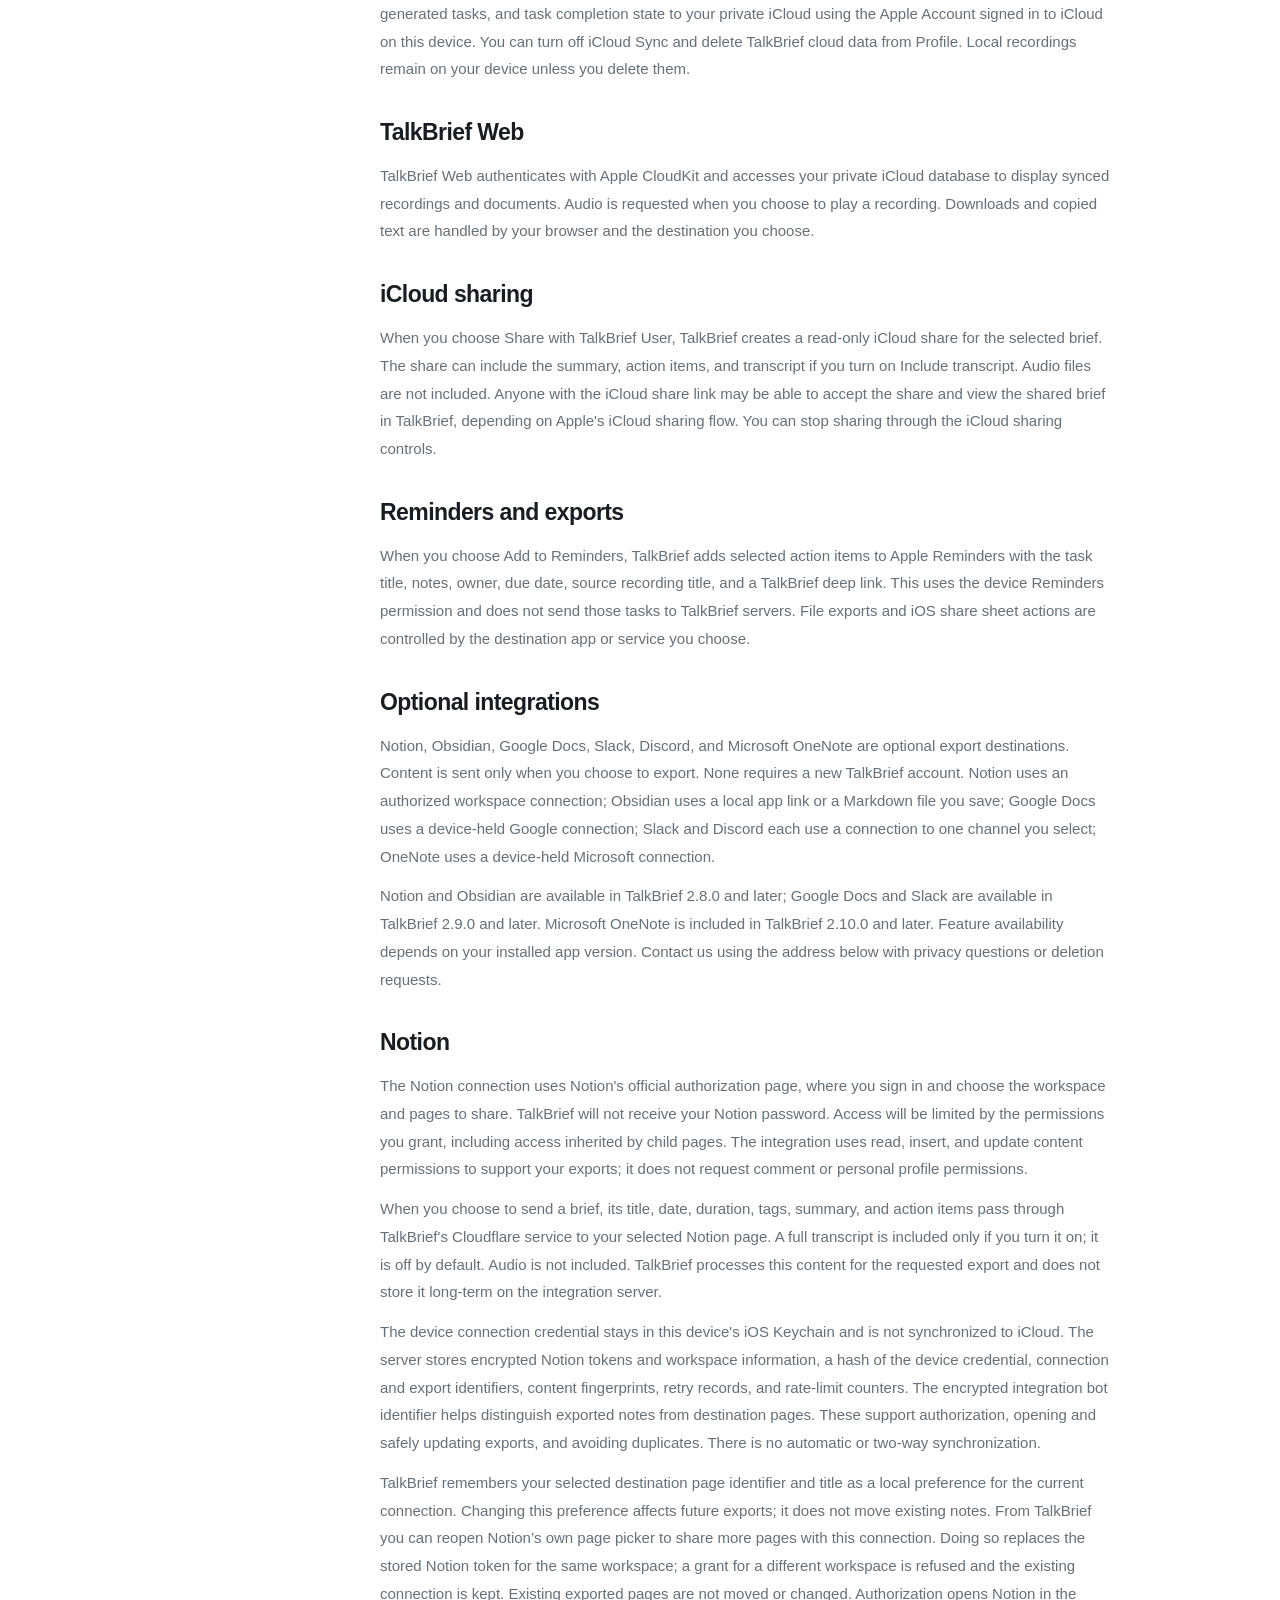
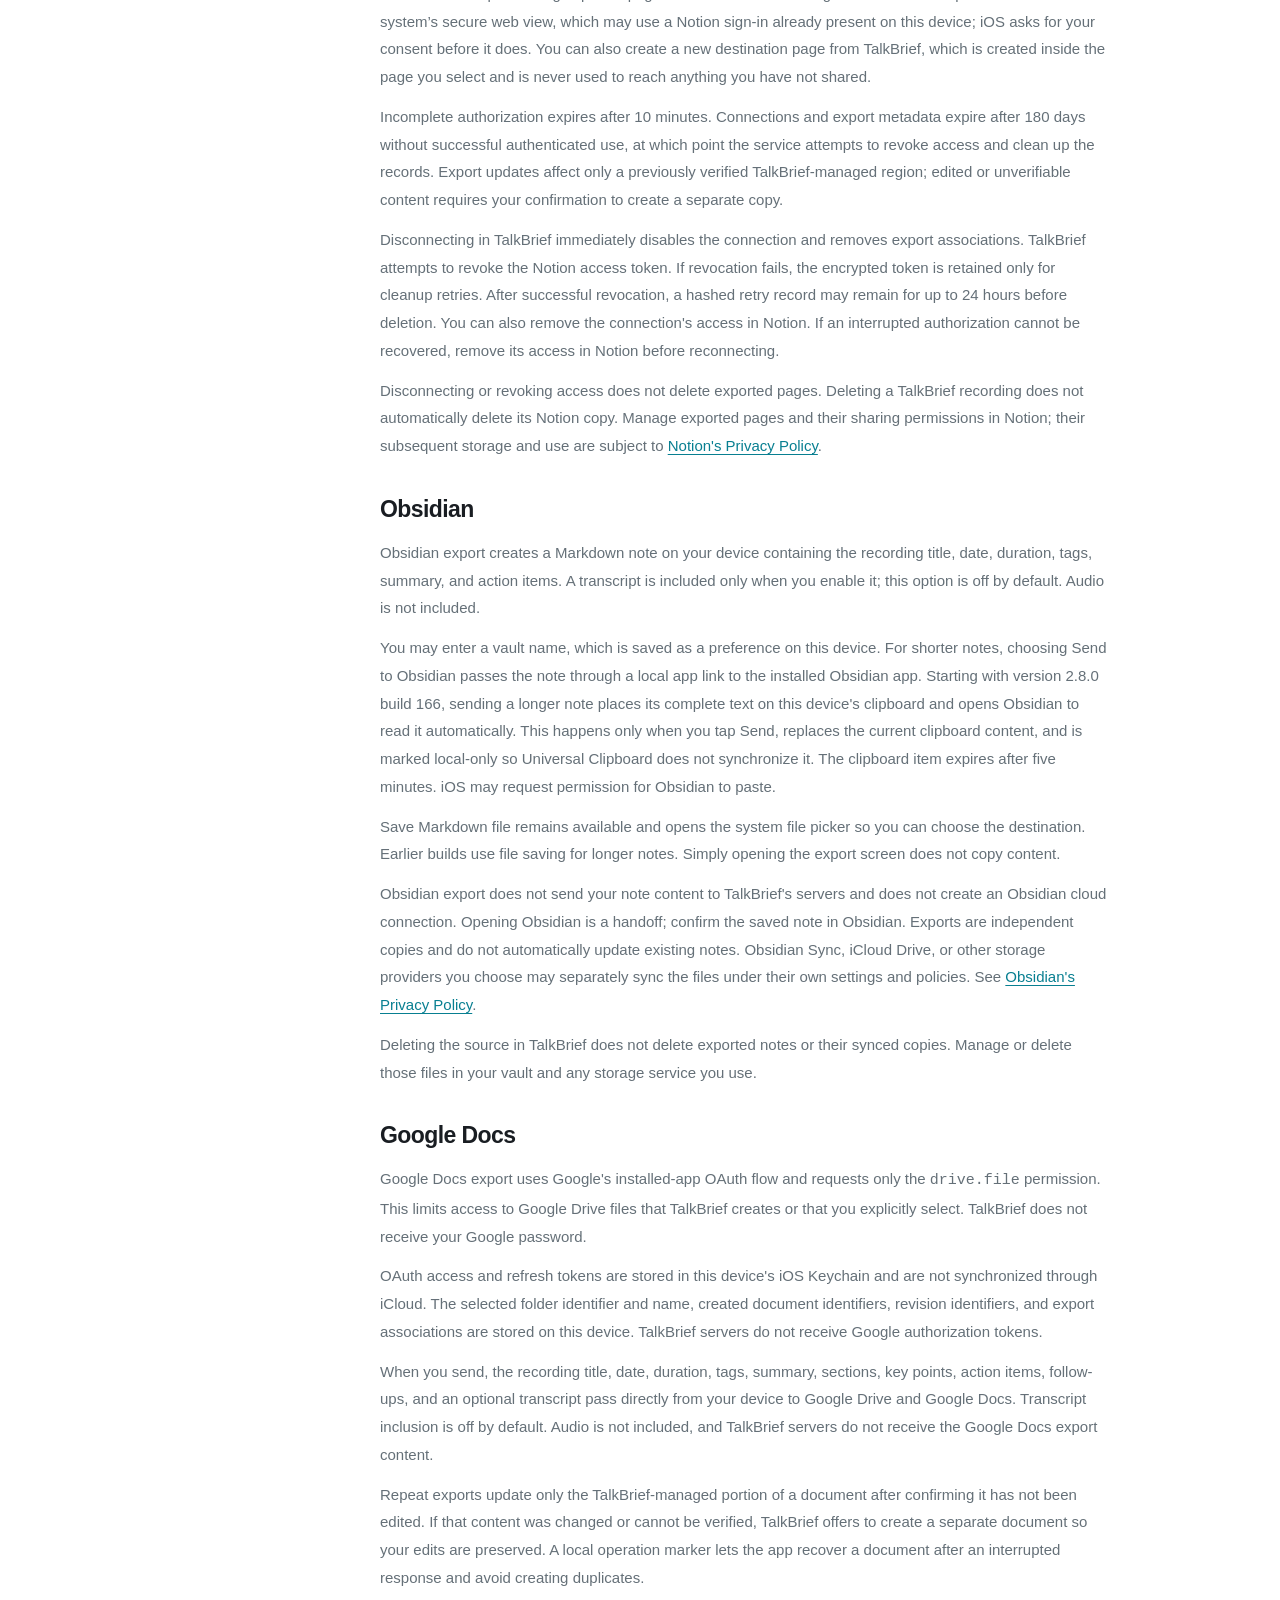
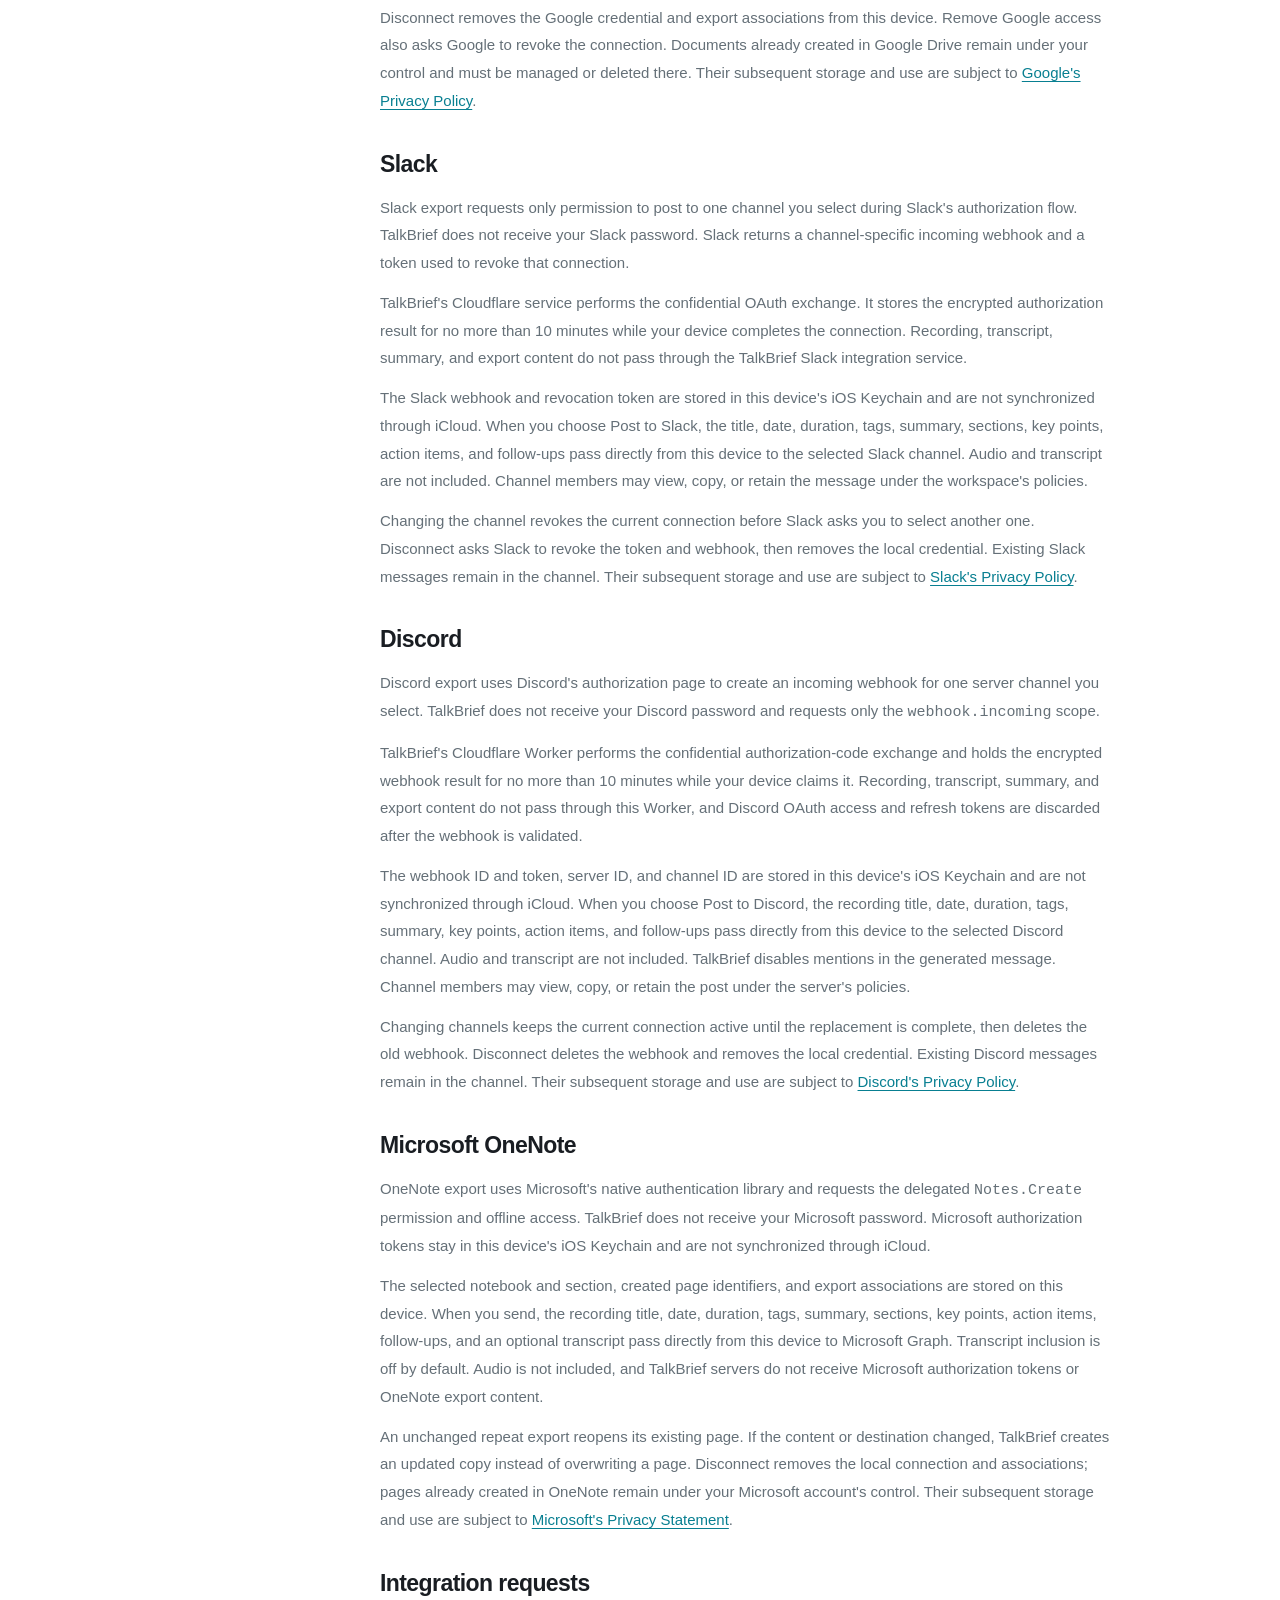
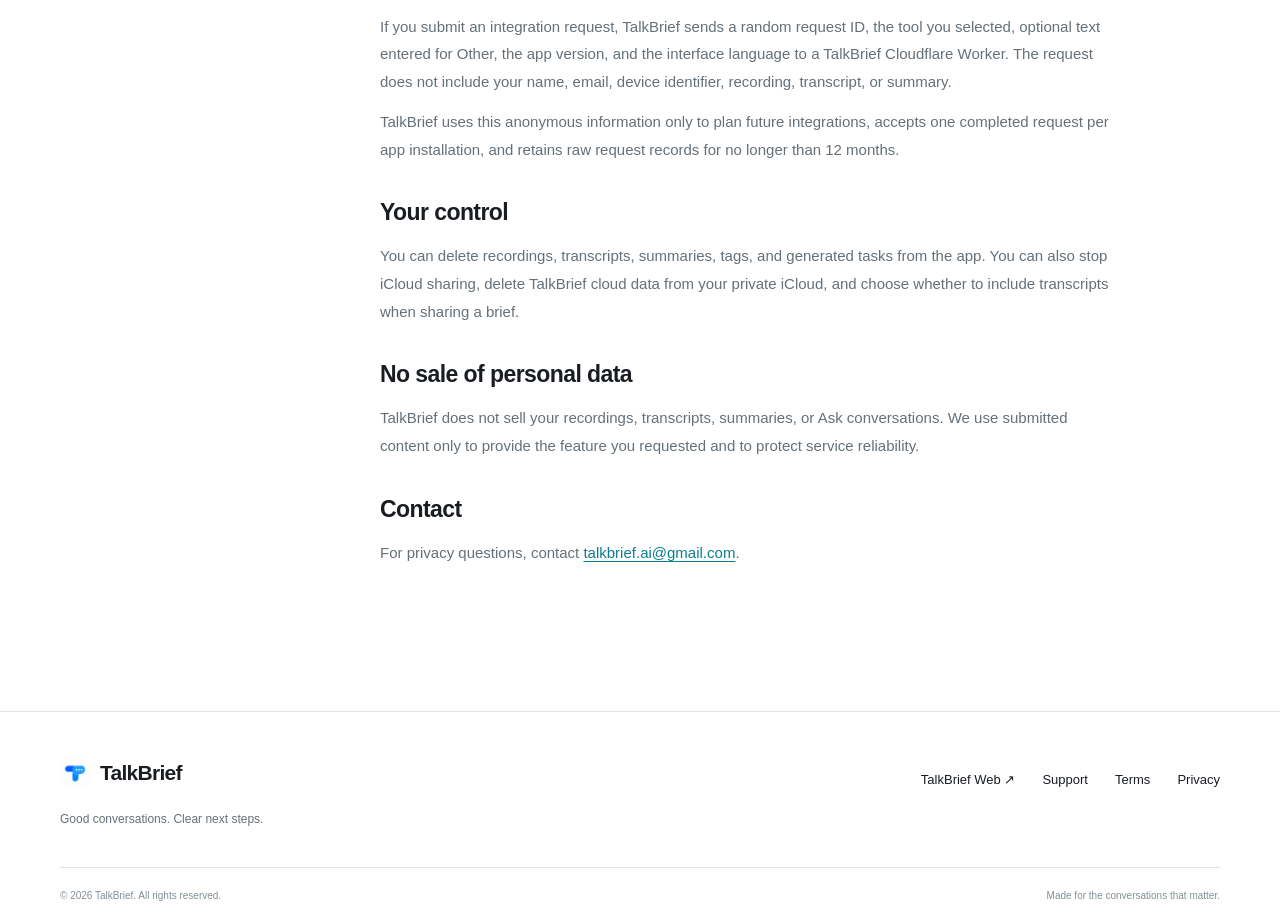
==== commit 38eb53bb: "docs: add Discord privacy and support" ====
--- a/privacy/index.html
+++ b/privacy/index.html
@@ -9,7 +9,7 @@
 <a class="brand" href="/" aria-label="TalkBrief home"><img src="/assets/talkbrief-icon.png?v=20260914c" width="34" height="34" alt=""><span>TalkBrief</span></a>
 <div class="nav-links"><a href="/#features">Features</a><a href="/support/" >Support</a></div>
 <a class="button nav-cta" href="https://web.talkbrief.app">TalkBrief Web <span aria-hidden="true">↗</span></a>
-</nav></header><main id="main"><section class="page-hero wrap legal-hero"><p class="eyebrow">PRIVACY POLICY</p><h1>Your privacy, explained.</h1><p class="lede">Understand what stays on your device, what uses the cloud, and the choices you control.</p><p class="updated">Last updated September 14, 2026</p></section><div class="legal-layout wrap"><nav class="contents" aria-label="Privacy Policy contents"><p>ON THIS PAGE</p><a href="#local-recordings-and-transcription">Local recordings and transcription</a><a href="#speaker-identification">Speaker identification</a><a href="#high-accuracy-cloud-transcription">High-Accuracy Cloud transcription</a><a href="#cloud-ai-features">Cloud AI features</a><a href="#usage-limits-and-subscriptions">Usage limits and subscriptions</a><a href="#icloud-sync">iCloud Sync</a><a href="#talkbrief-web">TalkBrief Web</a><a href="#icloud-sharing">iCloud sharing</a><a href="#reminders-and-exports">Reminders and exports</a><a href="#optional-integrations">Optional integrations</a><a href="#notion">Notion</a><a href="#obsidian">Obsidian</a><a href="#google-docs">Google Docs</a><a href="#slack">Slack</a><a href="#microsoft-onenote">Microsoft OneNote</a><a href="#integration-requests">Integration requests</a><a href="#your-control">Your control</a><a href="#no-sale-of-personal-data">No sale of personal data</a><a href="#contact">Contact</a></nav><article class="legal"><section id="local-recordings-and-transcription">
+</nav></header><main id="main"><section class="page-hero wrap legal-hero"><p class="eyebrow">PRIVACY POLICY</p><h1>Your privacy, explained.</h1><p class="lede">Understand what stays on your device, what uses the cloud, and the choices you control.</p><p class="updated">Last updated September 15, 2026</p></section><div class="legal-layout wrap"><nav class="contents" aria-label="Privacy Policy contents"><p>ON THIS PAGE</p><a href="#local-recordings-and-transcription">Local recordings and transcription</a><a href="#speaker-identification">Speaker identification</a><a href="#high-accuracy-cloud-transcription">High-Accuracy Cloud transcription</a><a href="#cloud-ai-features">Cloud AI features</a><a href="#usage-limits-and-subscriptions">Usage limits and subscriptions</a><a href="#icloud-sync">iCloud Sync</a><a href="#talkbrief-web">TalkBrief Web</a><a href="#icloud-sharing">iCloud sharing</a><a href="#reminders-and-exports">Reminders and exports</a><a href="#optional-integrations">Optional integrations</a><a href="#notion">Notion</a><a href="#obsidian">Obsidian</a><a href="#google-docs">Google Docs</a><a href="#slack">Slack</a><a href="#discord">Discord</a><a href="#microsoft-onenote">Microsoft OneNote</a><a href="#integration-requests">Integration requests</a><a href="#your-control">Your control</a><a href="#no-sale-of-personal-data">No sale of personal data</a><a href="#contact">Contact</a></nav><article class="legal"><section id="local-recordings-and-transcription">
           <h2>Local recordings and transcription</h2>
           <p>
             Recordings, imported audio or video, transcripts, summaries, tags, favorites, generated tasks, and
@@ -79,10 +79,10 @@
           </p>
         </section><section id="optional-integrations">
           <h2>Optional integrations</h2>
-          <p>Notion, Obsidian, Google Docs, Slack, and Microsoft OneNote are optional export destinations. Content is sent only when you choose
+          <p>Notion, Obsidian, Google Docs, Slack, Discord, and Microsoft OneNote are optional export destinations. Content is sent only when you choose
             to export. None requires a new TalkBrief account. Notion uses an authorized workspace connection;
             Obsidian uses a local app link or a Markdown file you save; Google Docs uses a device-held Google connection;
-            Slack uses a connection to one channel you select; OneNote uses a device-held Microsoft connection.</p>
+            Slack and Discord each use a connection to one channel you select; OneNote uses a device-held Microsoft connection.</p>
           <p>Notion and Obsidian are available in TalkBrief 2.8.0 and later; Google Docs and Slack are available in
             TalkBrief 2.9.0 and later. Microsoft OneNote is included in TalkBrief 2.10.0 and later. Feature availability depends on your installed app version. Contact
             us using the address below with privacy questions or deletion requests.</p>
@@ -175,6 +175,24 @@
             Disconnect asks Slack to revoke the token and webhook, then removes the local credential. Existing Slack
             messages remain in the channel. Their subsequent storage and use are subject to
             <a href="https://slack.com/trust/privacy/privacy-policy">Slack's Privacy Policy</a>.</p>
+        </section><section id="discord">
+          <h2>Discord</h2>
+          <p>Discord export uses Discord's authorization page to create an incoming webhook for one server
+            channel you select. TalkBrief does not receive your Discord password and requests only the
+            <code>webhook.incoming</code> scope.</p>
+          <p>TalkBrief's Cloudflare Worker performs the confidential authorization-code exchange and holds the
+            encrypted webhook result for no more than 10 minutes while your device claims it. Recording,
+            transcript, summary, and export content do not pass through this Worker, and Discord OAuth access
+            and refresh tokens are discarded after the webhook is validated.</p>
+          <p>The webhook ID and token, server ID, and channel ID are stored in this device's iOS Keychain and are
+            not synchronized through iCloud. When you choose Post to Discord, the recording title, date, duration,
+            tags, summary, key points, action items, and follow-ups pass directly from this device to the selected
+            Discord channel. Audio and transcript are not included. TalkBrief disables mentions in the generated
+            message. Channel members may view, copy, or retain the post under the server's policies.</p>
+          <p>Changing channels keeps the current connection active until the replacement is complete, then deletes
+            the old webhook. Disconnect deletes the webhook and removes the local credential. Existing Discord
+            messages remain in the channel. Their subsequent storage and use are subject to
+            <a href="https://discord.com/privacy">Discord's Privacy Policy</a>.</p>
         </section><section id="microsoft-onenote">
           <h2>Microsoft OneNote</h2>
           <p>OneNote export uses Microsoft's native authentication library and requests the delegated
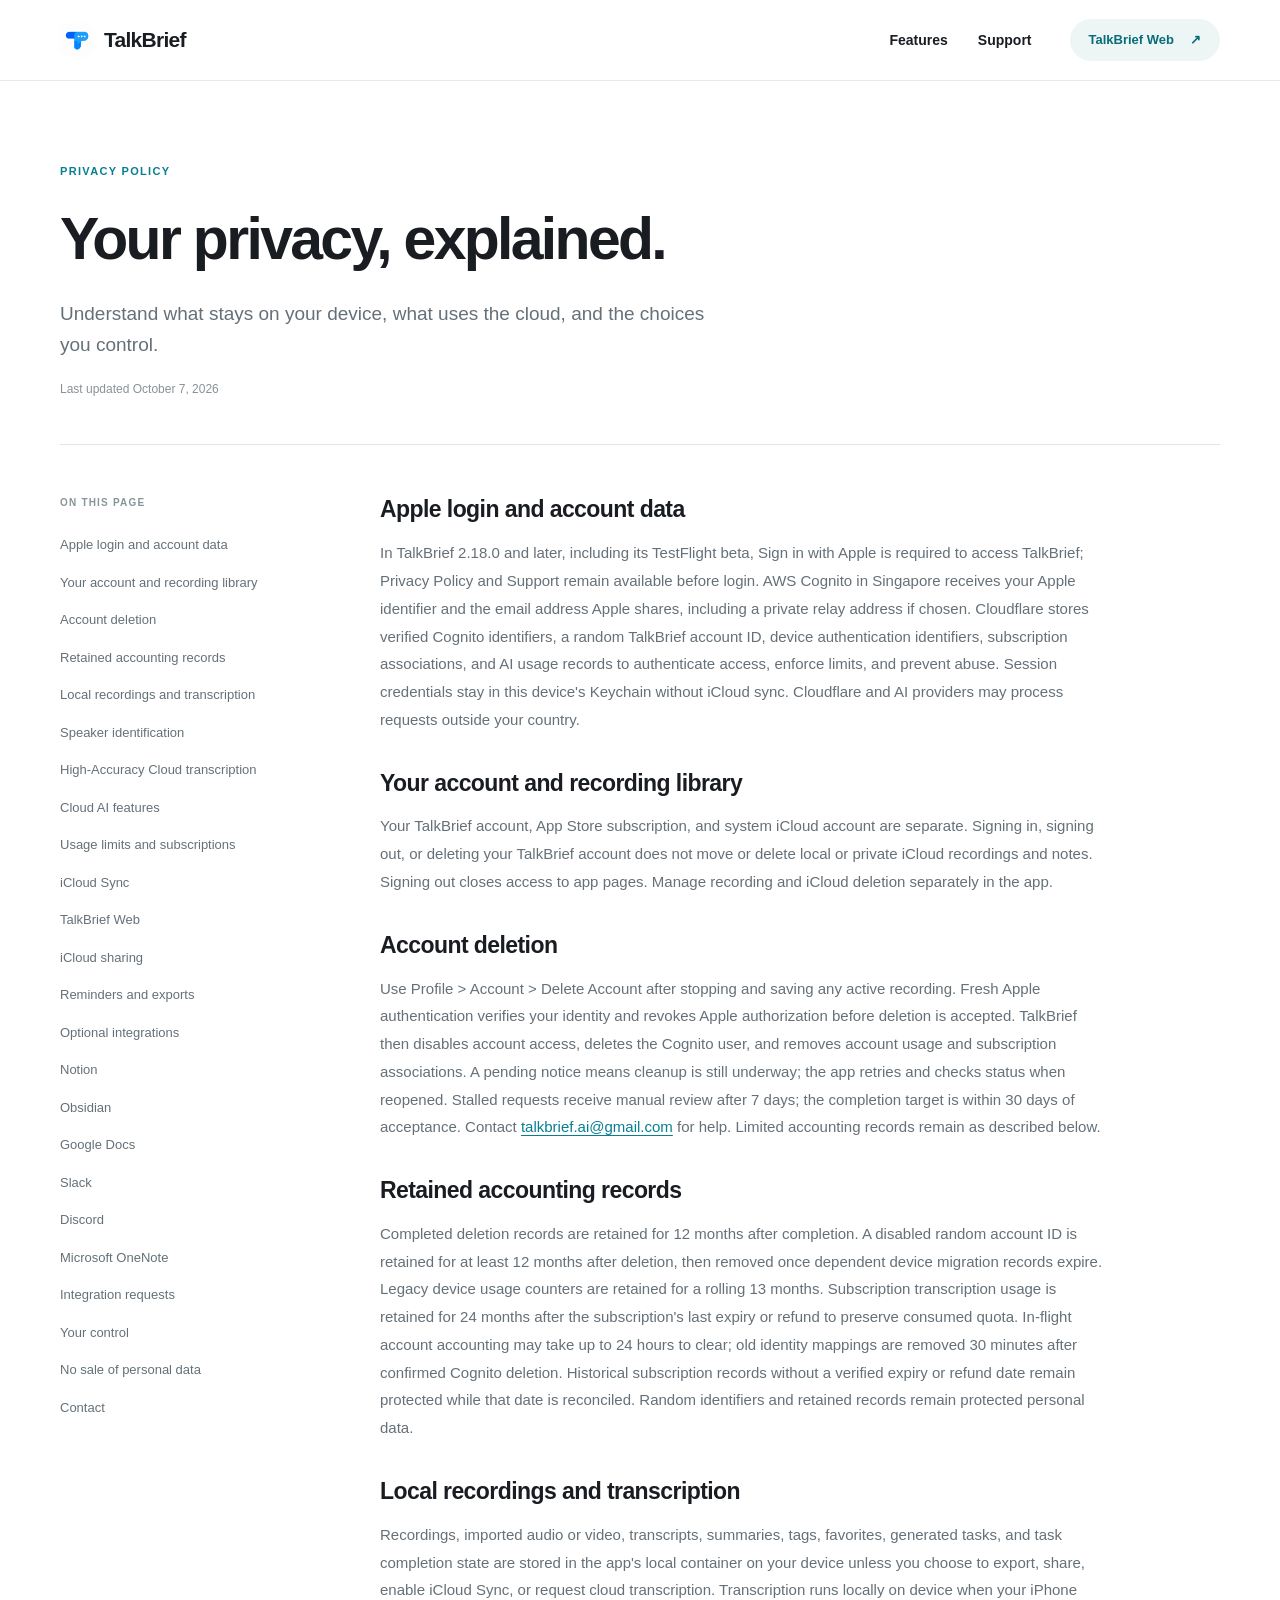
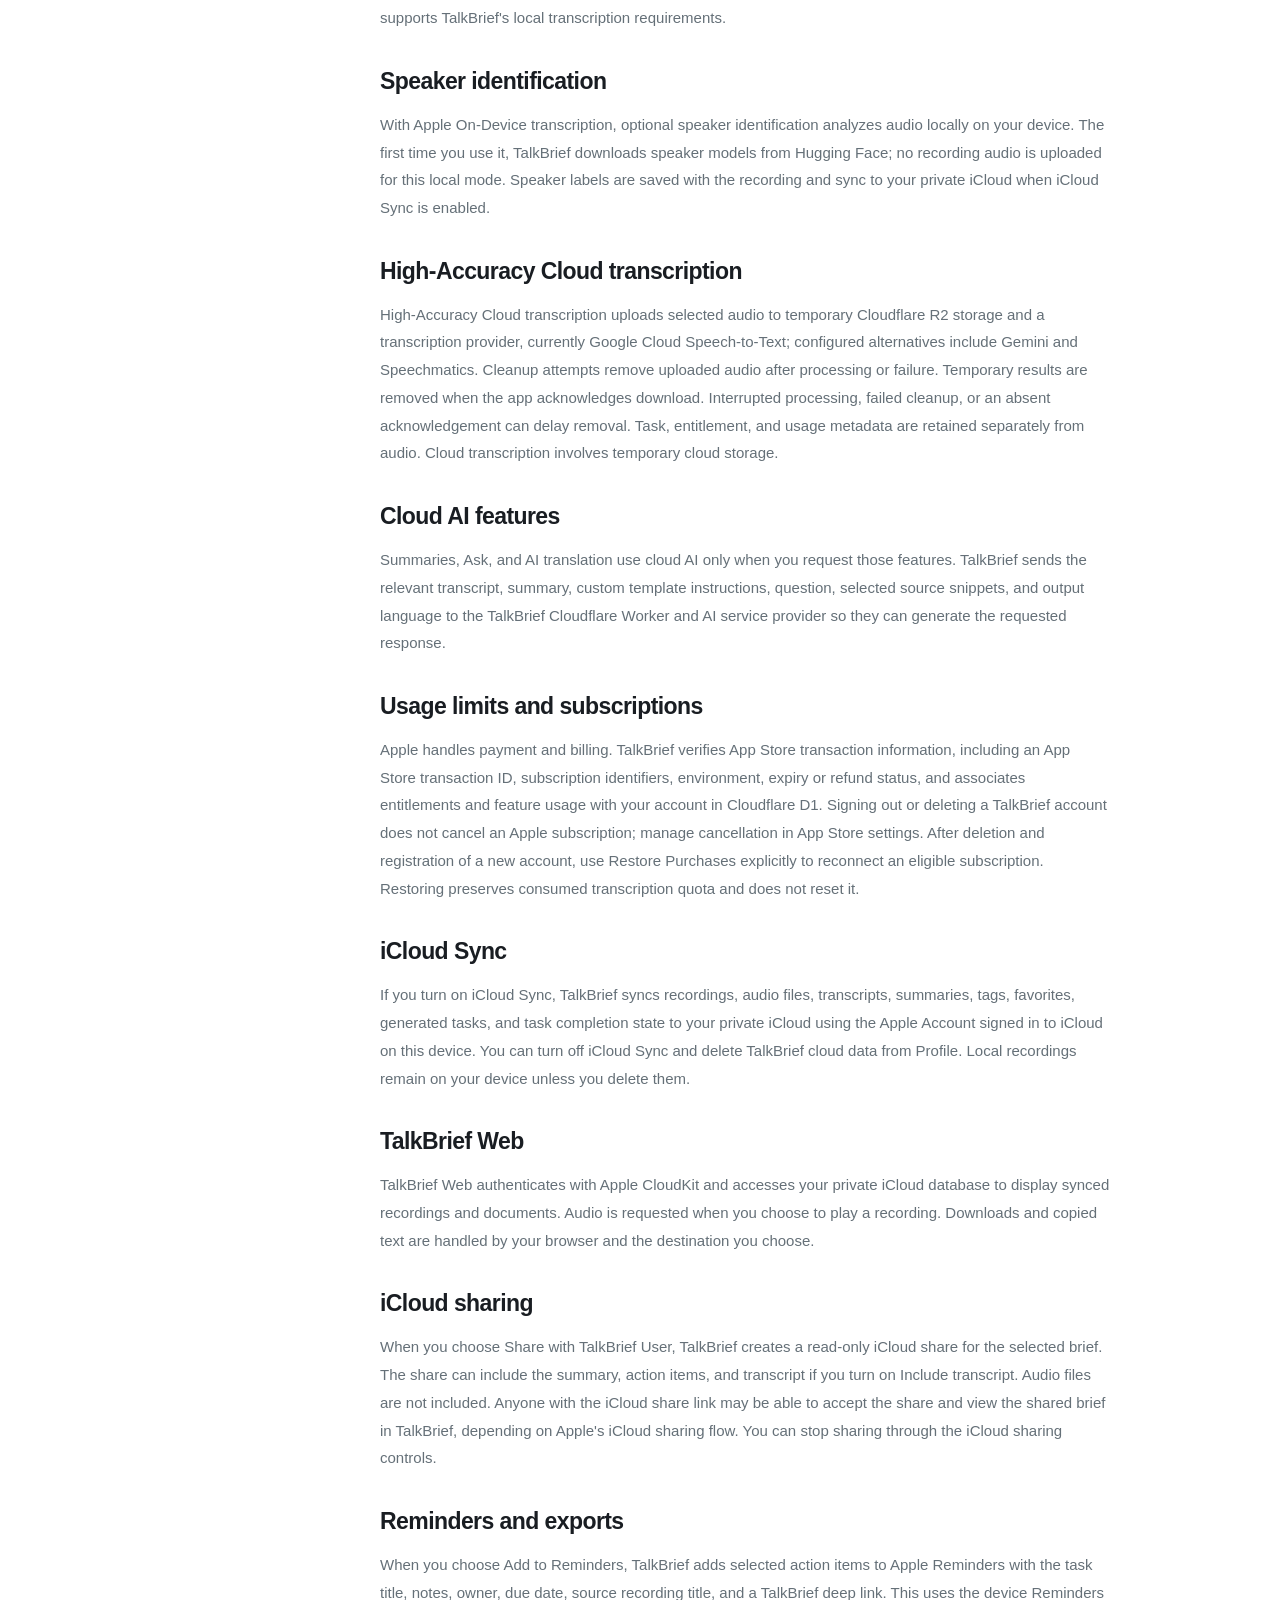
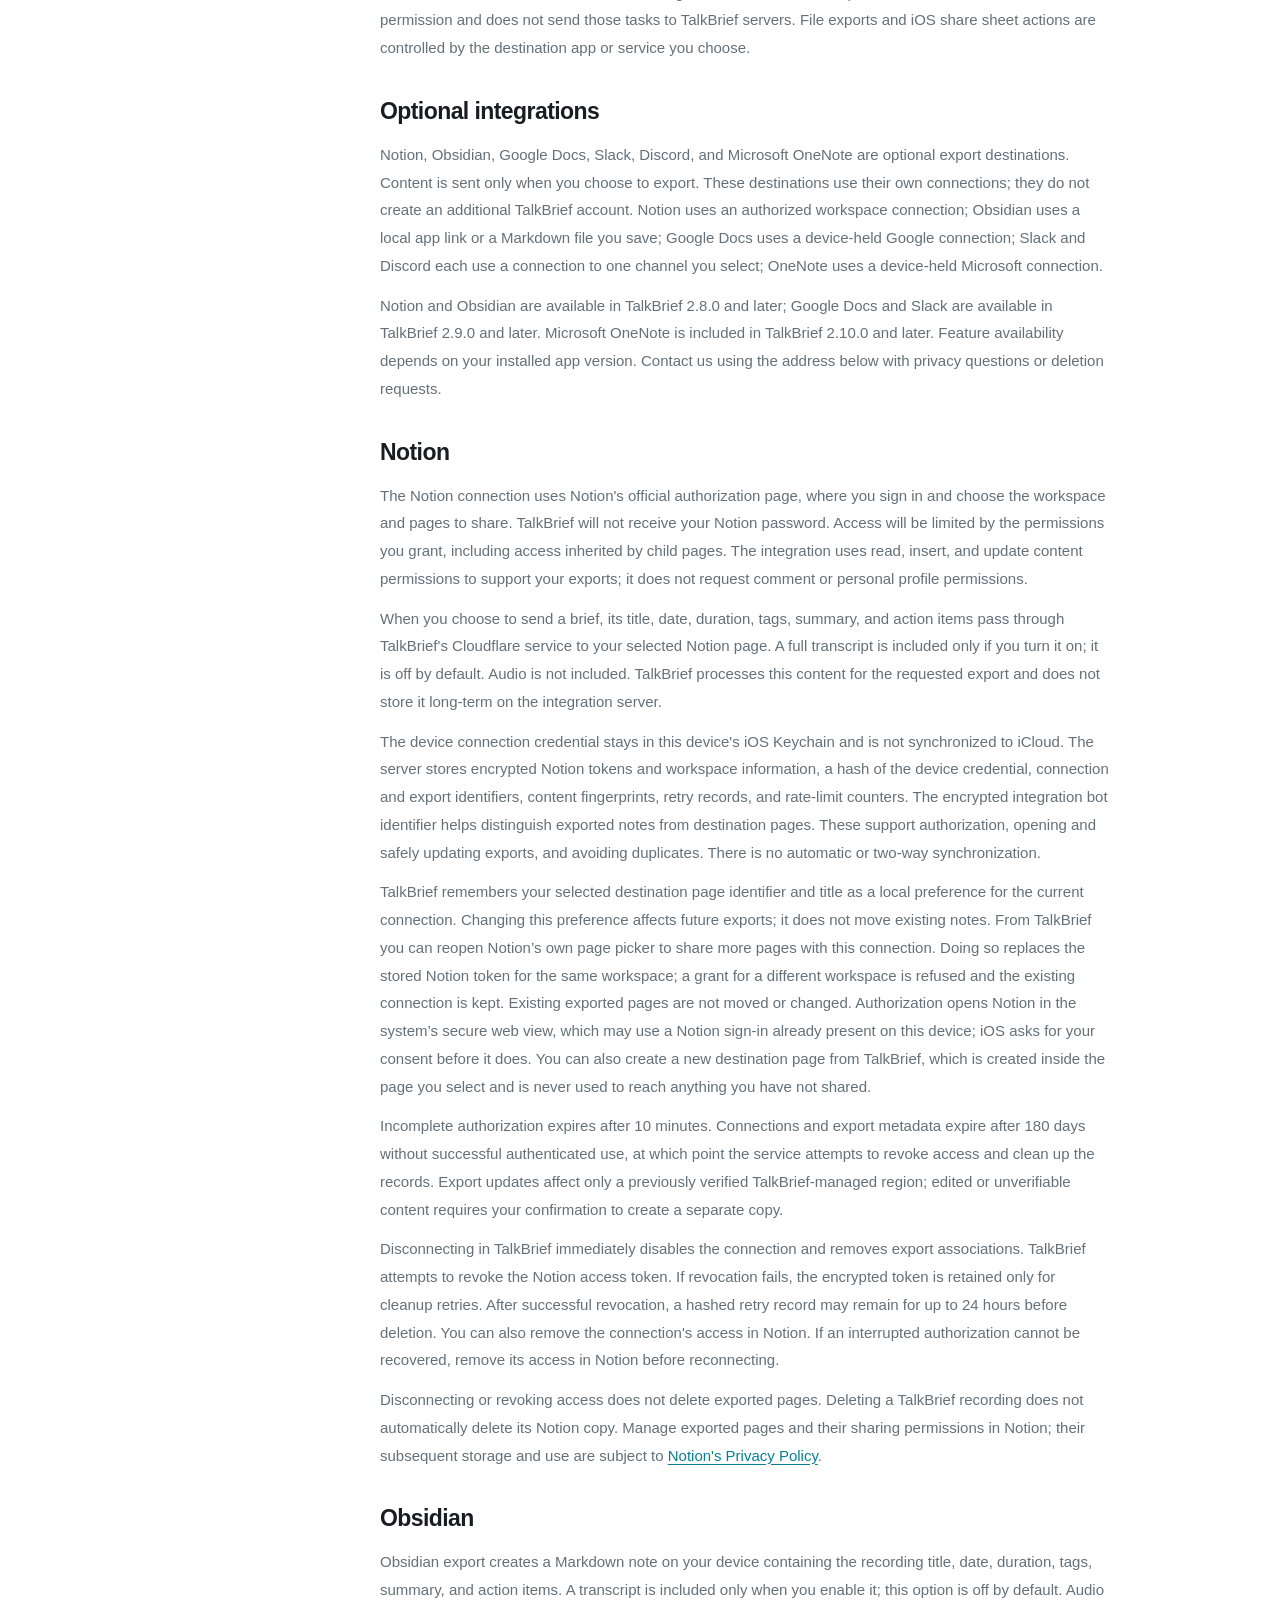
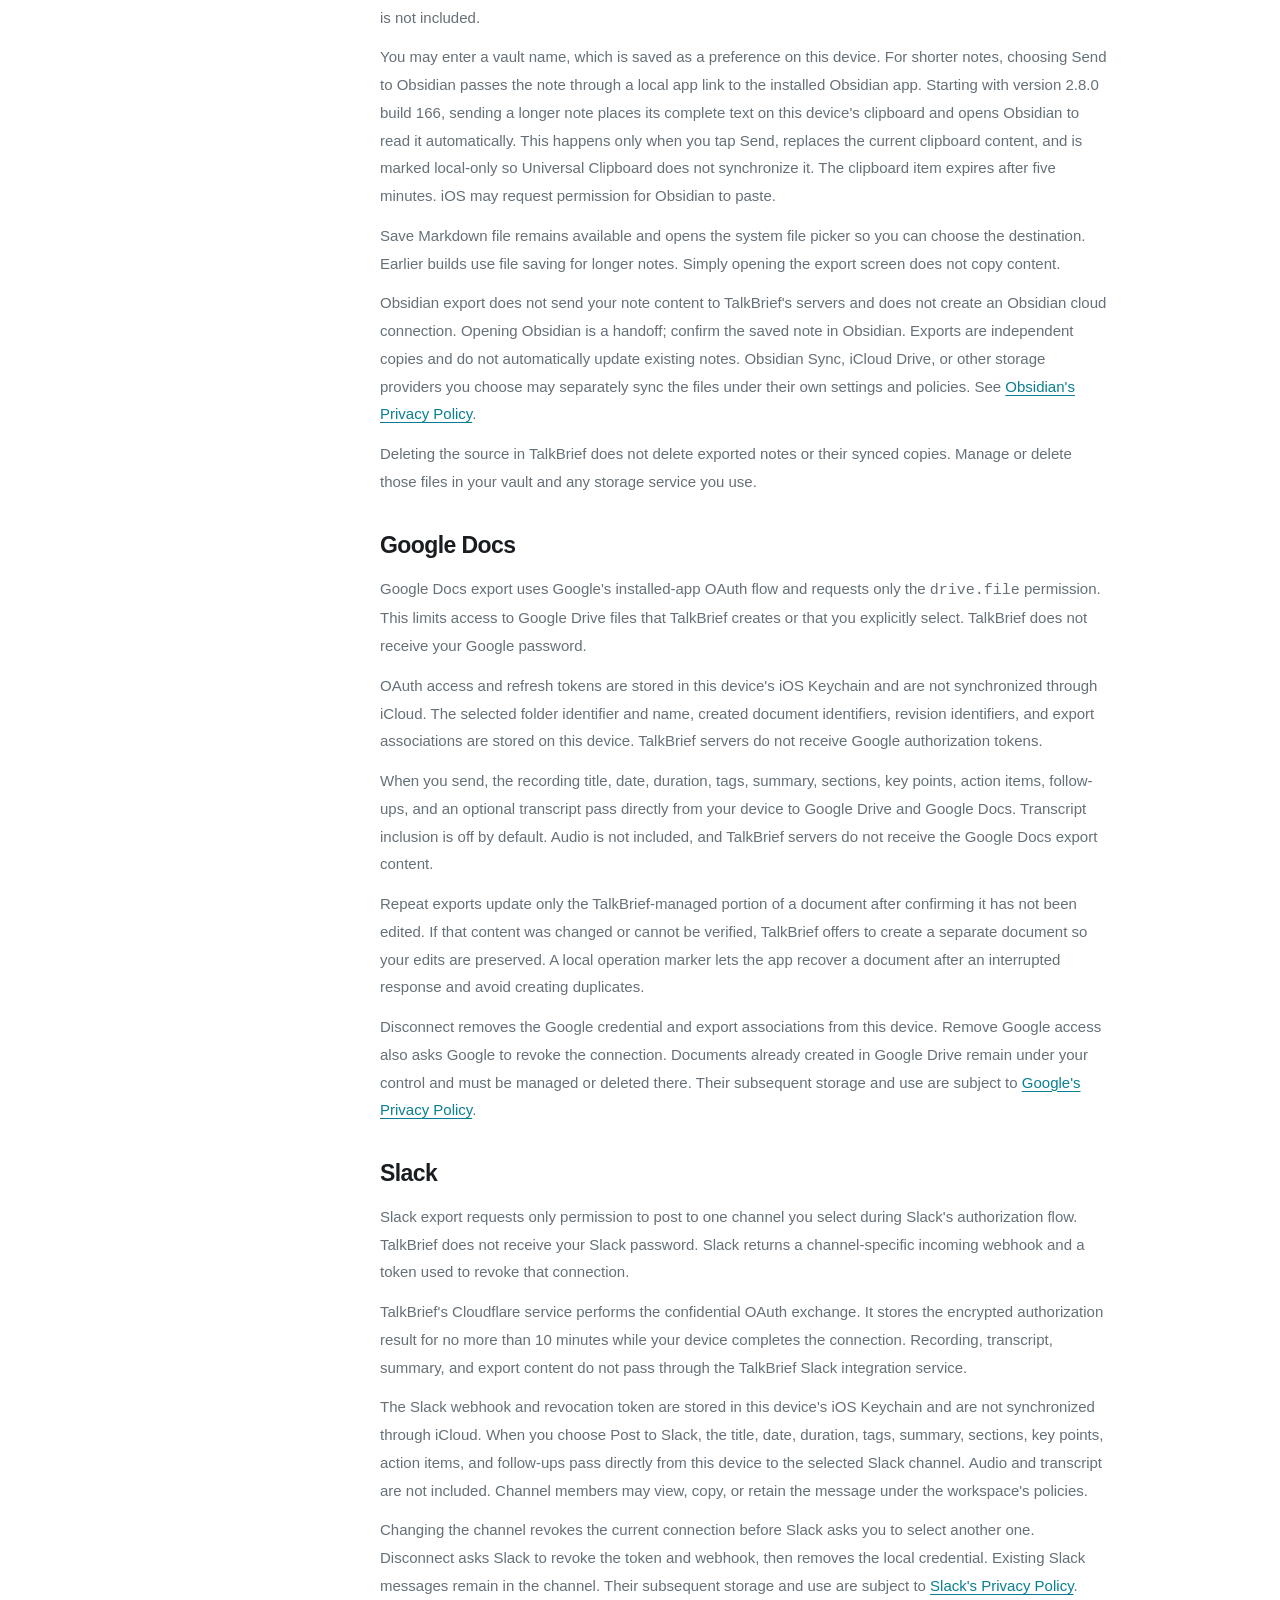
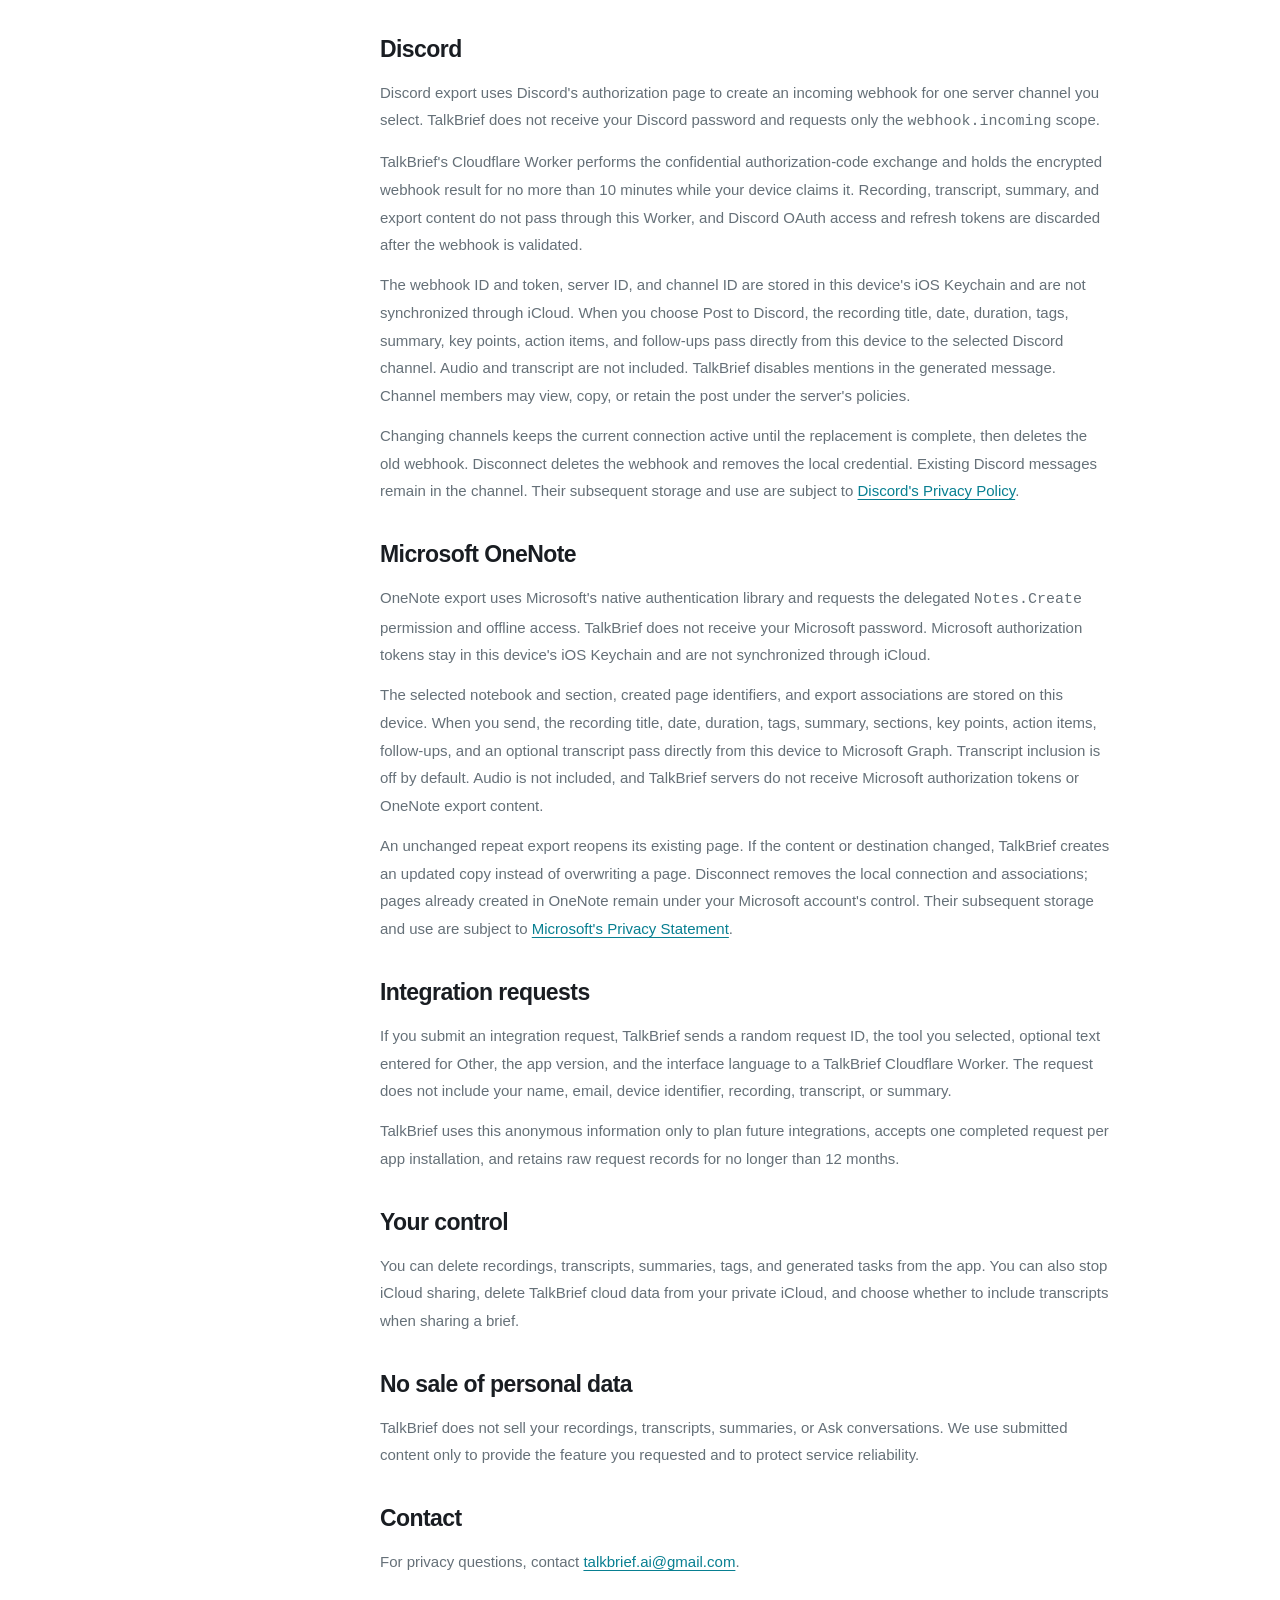
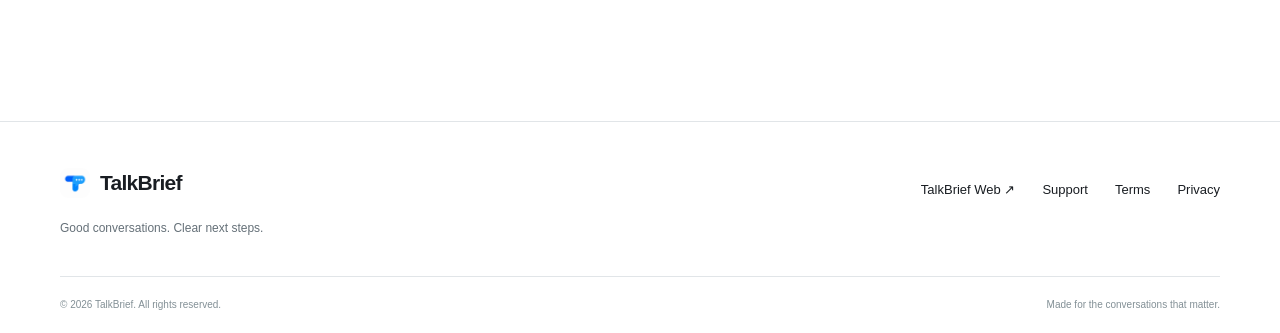
==== commit f2e64f9b: "Disclose TalkBrief account login deletion and retained accounting" ====
--- a/privacy/index.html
+++ b/privacy/index.html
@@ -9,7 +9,19 @@
 <a class="brand" href="/" aria-label="TalkBrief home"><img src="/assets/talkbrief-icon.png?v=20260914c" width="34" height="34" alt=""><span>TalkBrief</span></a>
 <div class="nav-links"><a href="/#features">Features</a><a href="/support/" >Support</a></div>
 <a class="button nav-cta" href="https://web.talkbrief.app">TalkBrief Web <span aria-hidden="true">↗</span></a>
-</nav></header><main id="main"><section class="page-hero wrap legal-hero"><p class="eyebrow">PRIVACY POLICY</p><h1>Your privacy, explained.</h1><p class="lede">Understand what stays on your device, what uses the cloud, and the choices you control.</p><p class="updated">Last updated September 15, 2026</p></section><div class="legal-layout wrap"><nav class="contents" aria-label="Privacy Policy contents"><p>ON THIS PAGE</p><a href="#local-recordings-and-transcription">Local recordings and transcription</a><a href="#speaker-identification">Speaker identification</a><a href="#high-accuracy-cloud-transcription">High-Accuracy Cloud transcription</a><a href="#cloud-ai-features">Cloud AI features</a><a href="#usage-limits-and-subscriptions">Usage limits and subscriptions</a><a href="#icloud-sync">iCloud Sync</a><a href="#talkbrief-web">TalkBrief Web</a><a href="#icloud-sharing">iCloud sharing</a><a href="#reminders-and-exports">Reminders and exports</a><a href="#optional-integrations">Optional integrations</a><a href="#notion">Notion</a><a href="#obsidian">Obsidian</a><a href="#google-docs">Google Docs</a><a href="#slack">Slack</a><a href="#discord">Discord</a><a href="#microsoft-onenote">Microsoft OneNote</a><a href="#integration-requests">Integration requests</a><a href="#your-control">Your control</a><a href="#no-sale-of-personal-data">No sale of personal data</a><a href="#contact">Contact</a></nav><article class="legal"><section id="local-recordings-and-transcription">
+</nav></header><main id="main"><section class="page-hero wrap legal-hero"><p class="eyebrow">PRIVACY POLICY</p><h1>Your privacy, explained.</h1><p class="lede">Understand what stays on your device, what uses the cloud, and the choices you control.</p><p class="updated">Last updated October 7, 2026</p></section><div class="legal-layout wrap"><nav class="contents" aria-label="Privacy Policy contents"><p>ON THIS PAGE</p><a href="#apple-login-and-account-data">Apple login and account data</a><a href="#your-account-and-recording-library">Your account and recording library</a><a href="#account-deletion">Account deletion</a><a href="#retained-accounting-records">Retained accounting records</a><a href="#local-recordings-and-transcription">Local recordings and transcription</a><a href="#speaker-identification">Speaker identification</a><a href="#high-accuracy-cloud-transcription">High-Accuracy Cloud transcription</a><a href="#cloud-ai-features">Cloud AI features</a><a href="#usage-limits-and-subscriptions">Usage limits and subscriptions</a><a href="#icloud-sync">iCloud Sync</a><a href="#talkbrief-web">TalkBrief Web</a><a href="#icloud-sharing">iCloud sharing</a><a href="#reminders-and-exports">Reminders and exports</a><a href="#optional-integrations">Optional integrations</a><a href="#notion">Notion</a><a href="#obsidian">Obsidian</a><a href="#google-docs">Google Docs</a><a href="#slack">Slack</a><a href="#discord">Discord</a><a href="#microsoft-onenote">Microsoft OneNote</a><a href="#integration-requests">Integration requests</a><a href="#your-control">Your control</a><a href="#no-sale-of-personal-data">No sale of personal data</a><a href="#contact">Contact</a></nav><article class="legal"><section id="apple-login-and-account-data">
+          <h2>Apple login and account data</h2>
+          <p>In TalkBrief 2.18.0 and later, including its TestFlight beta, Sign in with Apple is required to access TalkBrief; Privacy Policy and Support remain available before login. AWS Cognito in Singapore receives your Apple identifier and the email address Apple shares, including a private relay address if chosen. Cloudflare stores verified Cognito identifiers, a random TalkBrief account ID, device authentication identifiers, subscription associations, and AI usage records to authenticate access, enforce limits, and prevent abuse. Session credentials stay in this device's Keychain without iCloud sync. Cloudflare and AI providers may process requests outside your country.</p>
+        </section><section id="your-account-and-recording-library">
+          <h2>Your account and recording library</h2>
+          <p>Your TalkBrief account, App Store subscription, and system iCloud account are separate. Signing in, signing out, or deleting your TalkBrief account does not move or delete local or private iCloud recordings and notes. Signing out closes access to app pages. Manage recording and iCloud deletion separately in the app.</p>
+        </section><section id="account-deletion">
+          <h2>Account deletion</h2>
+          <p>Use Profile &gt; Account &gt; Delete Account after stopping and saving any active recording. Fresh Apple authentication verifies your identity and revokes Apple authorization before deletion is accepted. TalkBrief then disables account access, deletes the Cognito user, and removes account usage and subscription associations. A pending notice means cleanup is still underway; the app retries and checks status when reopened. Stalled requests receive manual review after 7 days; the completion target is within 30 days of acceptance. Contact <a href="mailto:talkbrief.ai@gmail.com">talkbrief.ai@gmail.com</a> for help. Limited accounting records remain as described below.</p>
+        </section><section id="retained-accounting-records">
+          <h2>Retained accounting records</h2>
+          <p>Completed deletion records are retained for 12 months after completion. A disabled random account ID is retained for at least 12 months after deletion, then removed once dependent device migration records expire. Legacy device usage counters are retained for a rolling 13 months. Subscription transcription usage is retained for 24 months after the subscription's last expiry or refund to preserve consumed quota. In-flight account accounting may take up to 24 hours to clear; old identity mappings are removed 30 minutes after confirmed Cognito deletion. Historical subscription records without a verified expiry or refund date remain protected while that date is reconciled. Random identifiers and retained records remain protected personal data.</p>
+        </section><section id="local-recordings-and-transcription">
           <h2>Local recordings and transcription</h2>
           <p>
             Recordings, imported audio or video, transcripts, summaries, tags, favorites, generated tasks, and
@@ -27,31 +39,18 @@
           </p>
         </section><section id="high-accuracy-cloud-transcription">
           <h2>High-Accuracy Cloud transcription</h2>
-          <p>
-            Pro users may explicitly choose High-Accuracy Cloud transcription. TalkBrief uploads the selected
-            recording to TalkBrief Cloud, using Cloudflare infrastructure and currently Google Cloud Speech-to-Text with temporary Google Cloud Storage, to produce a transcript, word timings, and speaker labels. Temporary audio
-            is deleted from TalkBrief Cloud after processing or failure cleanup, and the provider-uploaded file is
-            deleted after transcription. The normalized transcription result is deleted from TalkBrief Cloud after
-            the app confirms download. TalkBrief keeps only minimal task, entitlement, and usage metadata needed for
-            quota, reliability, and abuse prevention; it does not keep a permanent server-side audio archive.
-          </p>
+          <p>High-Accuracy Cloud transcription uploads selected audio to temporary Cloudflare R2 storage and a transcription provider, currently Google Cloud Speech-to-Text; configured alternatives include Gemini and Speechmatics. Cleanup attempts remove uploaded audio after processing or failure. Temporary results are removed when the app acknowledges download. Interrupted processing, failed cleanup, or an absent acknowledgement can delay removal. Task, entitlement, and usage metadata are retained separately from audio. Cloud transcription involves temporary cloud storage.</p>
         </section><section id="cloud-ai-features">
           <h2>Cloud AI features</h2>
           <p>
             Summaries, Ask, and AI translation use cloud AI only when you request those features. TalkBrief sends
             the relevant transcript, summary, custom template instructions, question, selected source snippets,
-            and output language to TalkBrief’s Cloudflare service and its AI provider (currently DeepSeek for summaries and Ask) so they can generate
+            and output language to the TalkBrief Cloudflare Worker and AI service provider so they can generate
             the requested response.
           </p>
         </section><section id="usage-limits-and-subscriptions">
           <h2>Usage limits and subscriptions</h2>
-          <p>
-            TalkBrief uses Apple's in-app purchase system for subscriptions. Apple processes purchase and payment
-            information. To unlock Pro features and enforce free monthly AI limits, TalkBrief may send an
-            App Store transaction ID, App Store environment, and feature usage information to the TalkBrief
-            Cloudflare service. The service stores entitlement status, cloud transcription task state, and monthly
-            usage in D1.
-          </p>
+          <p>Apple handles payment and billing. TalkBrief verifies App Store transaction information, including an App Store transaction ID, subscription identifiers, environment, expiry or refund status, and associates entitlements and feature usage with your account in Cloudflare D1. Signing out or deleting a TalkBrief account does not cancel an Apple subscription; manage cancellation in App Store settings. After deletion and registration of a new account, use Restore Purchases explicitly to reconnect an eligible subscription. Restoring preserves consumed transcription quota and does not reset it.</p>
         </section><section id="icloud-sync">
           <h2>iCloud Sync</h2>
           <p>
@@ -80,7 +79,7 @@
         </section><section id="optional-integrations">
           <h2>Optional integrations</h2>
           <p>Notion, Obsidian, Google Docs, Slack, Discord, and Microsoft OneNote are optional export destinations. Content is sent only when you choose
-            to export. None requires a new TalkBrief account. Notion uses an authorized workspace connection;
+            to export. These destinations use their own connections; they do not create an additional TalkBrief account. Notion uses an authorized workspace connection;
             Obsidian uses a local app link or a Markdown file you save; Google Docs uses a device-held Google connection;
             Slack and Discord each use a connection to one channel you select; OneNote uses a device-held Microsoft connection.</p>
           <p>Notion and Obsidian are available in TalkBrief 2.8.0 and later; Google Docs and Slack are available in
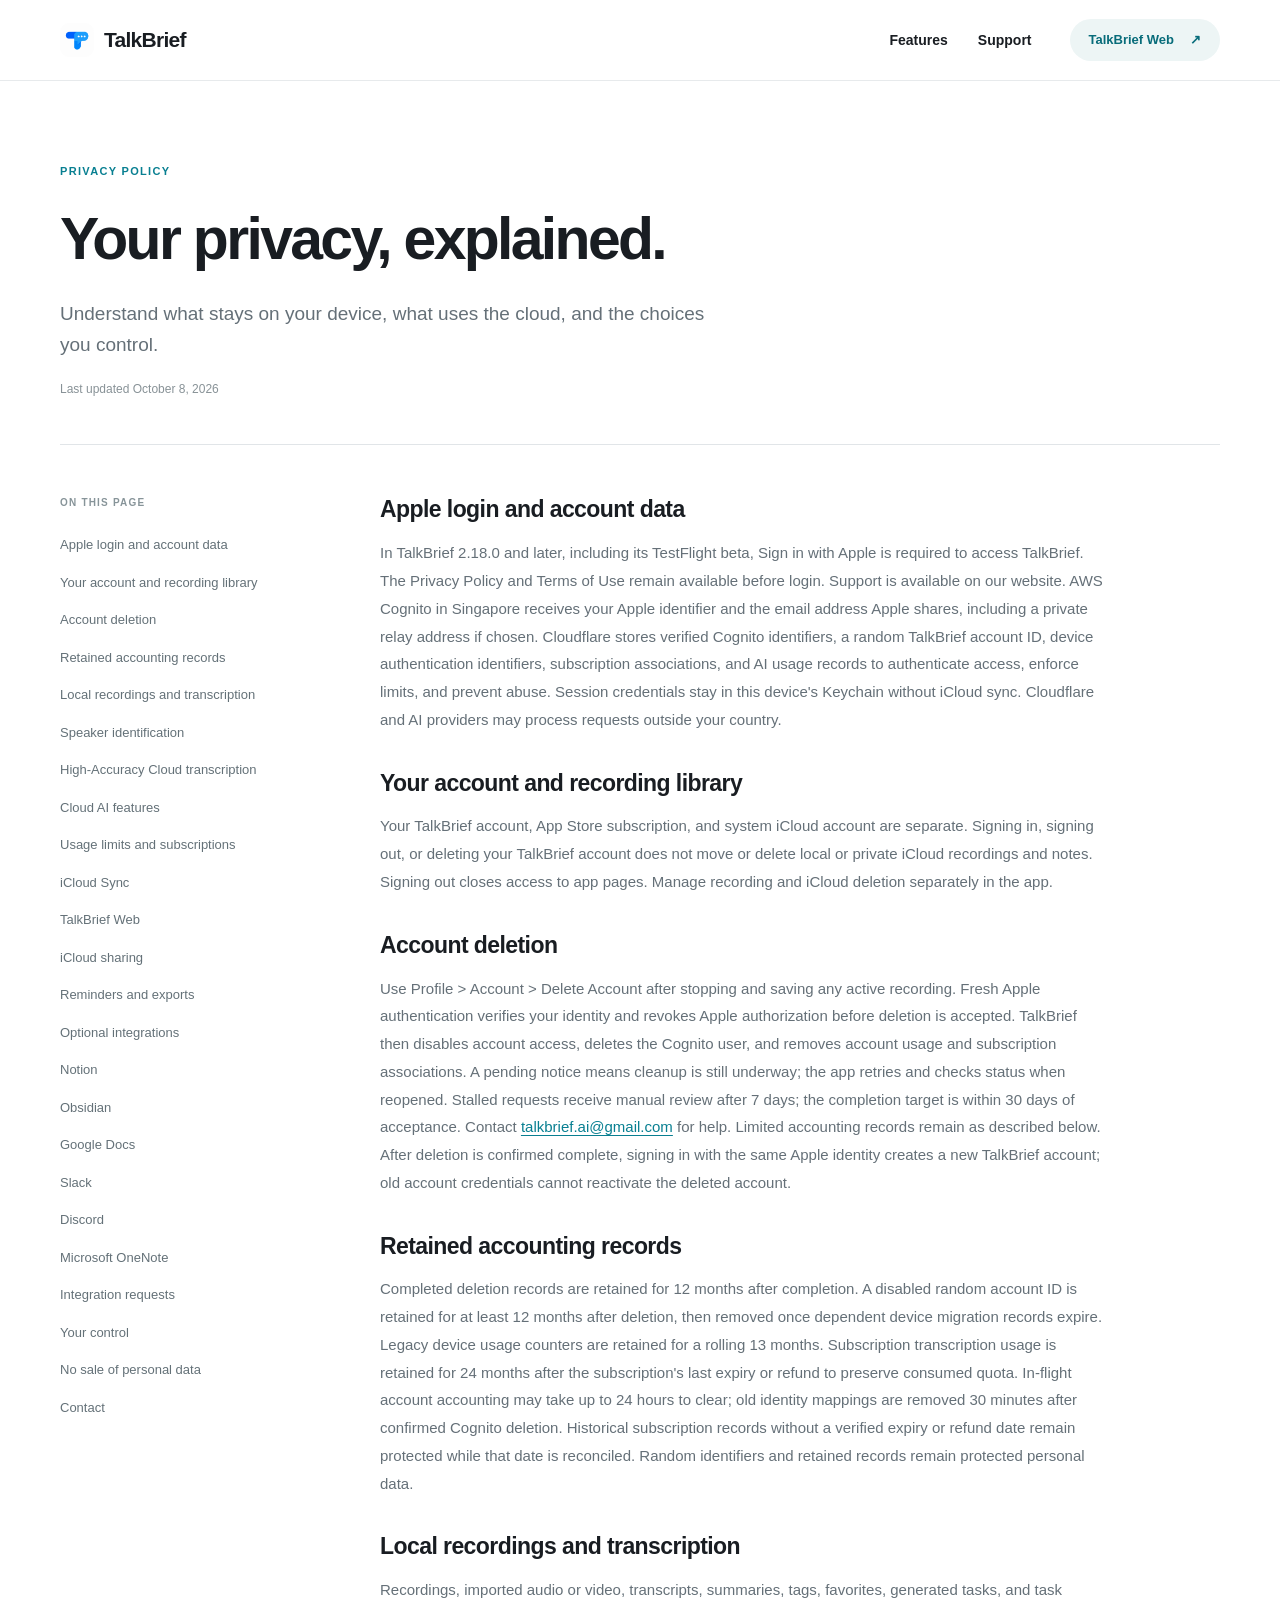
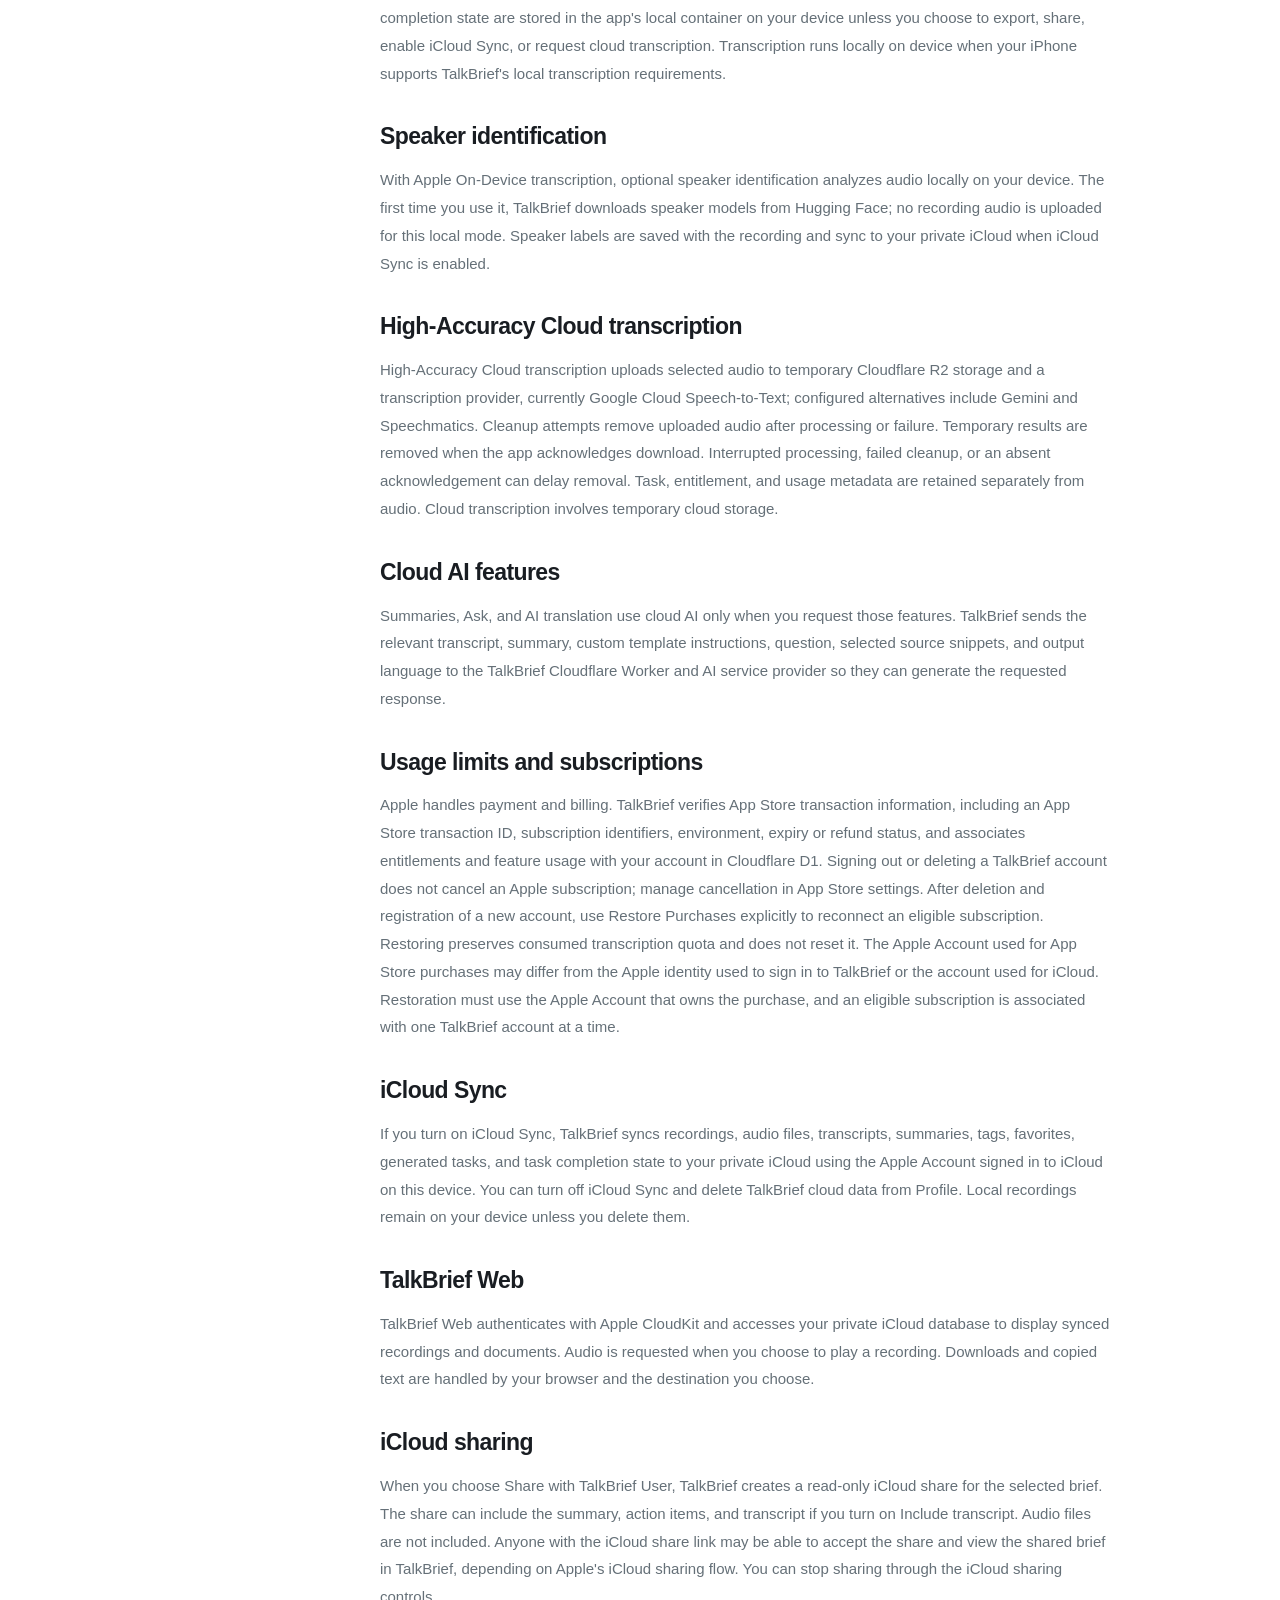
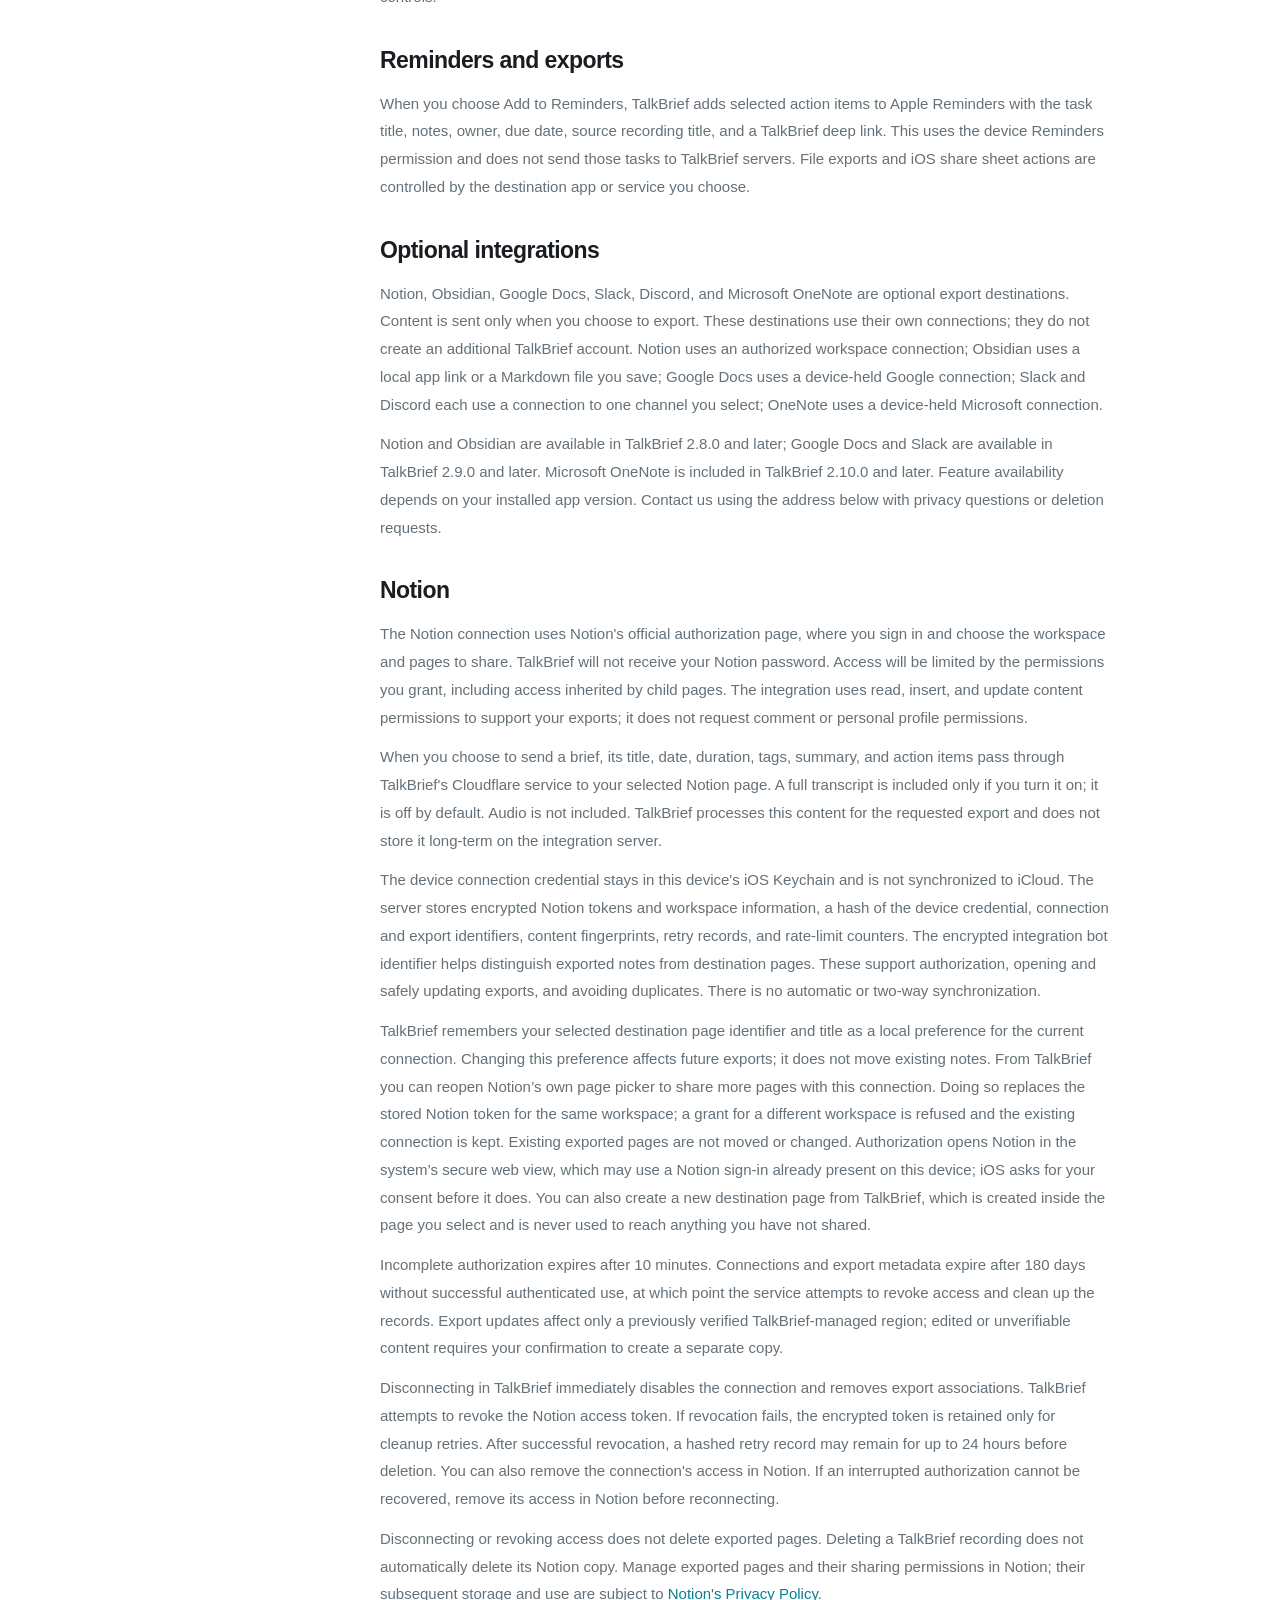
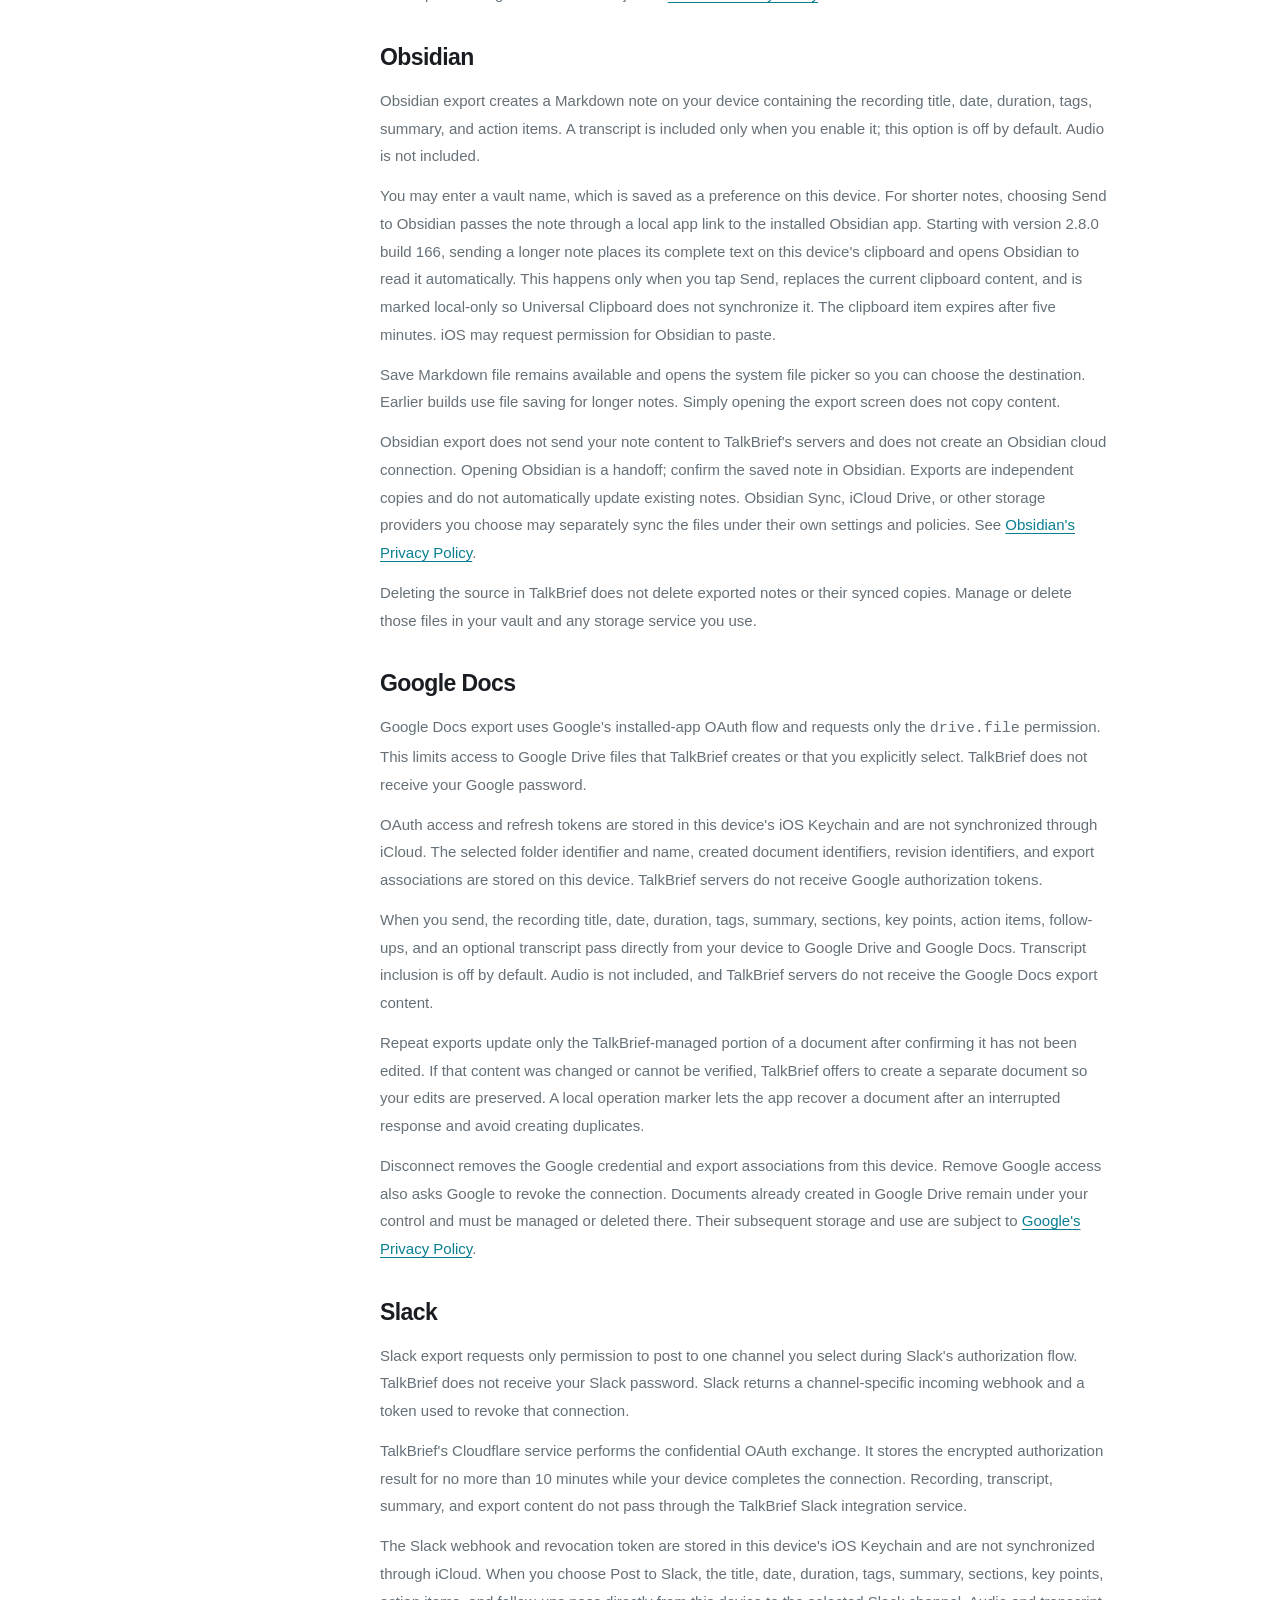
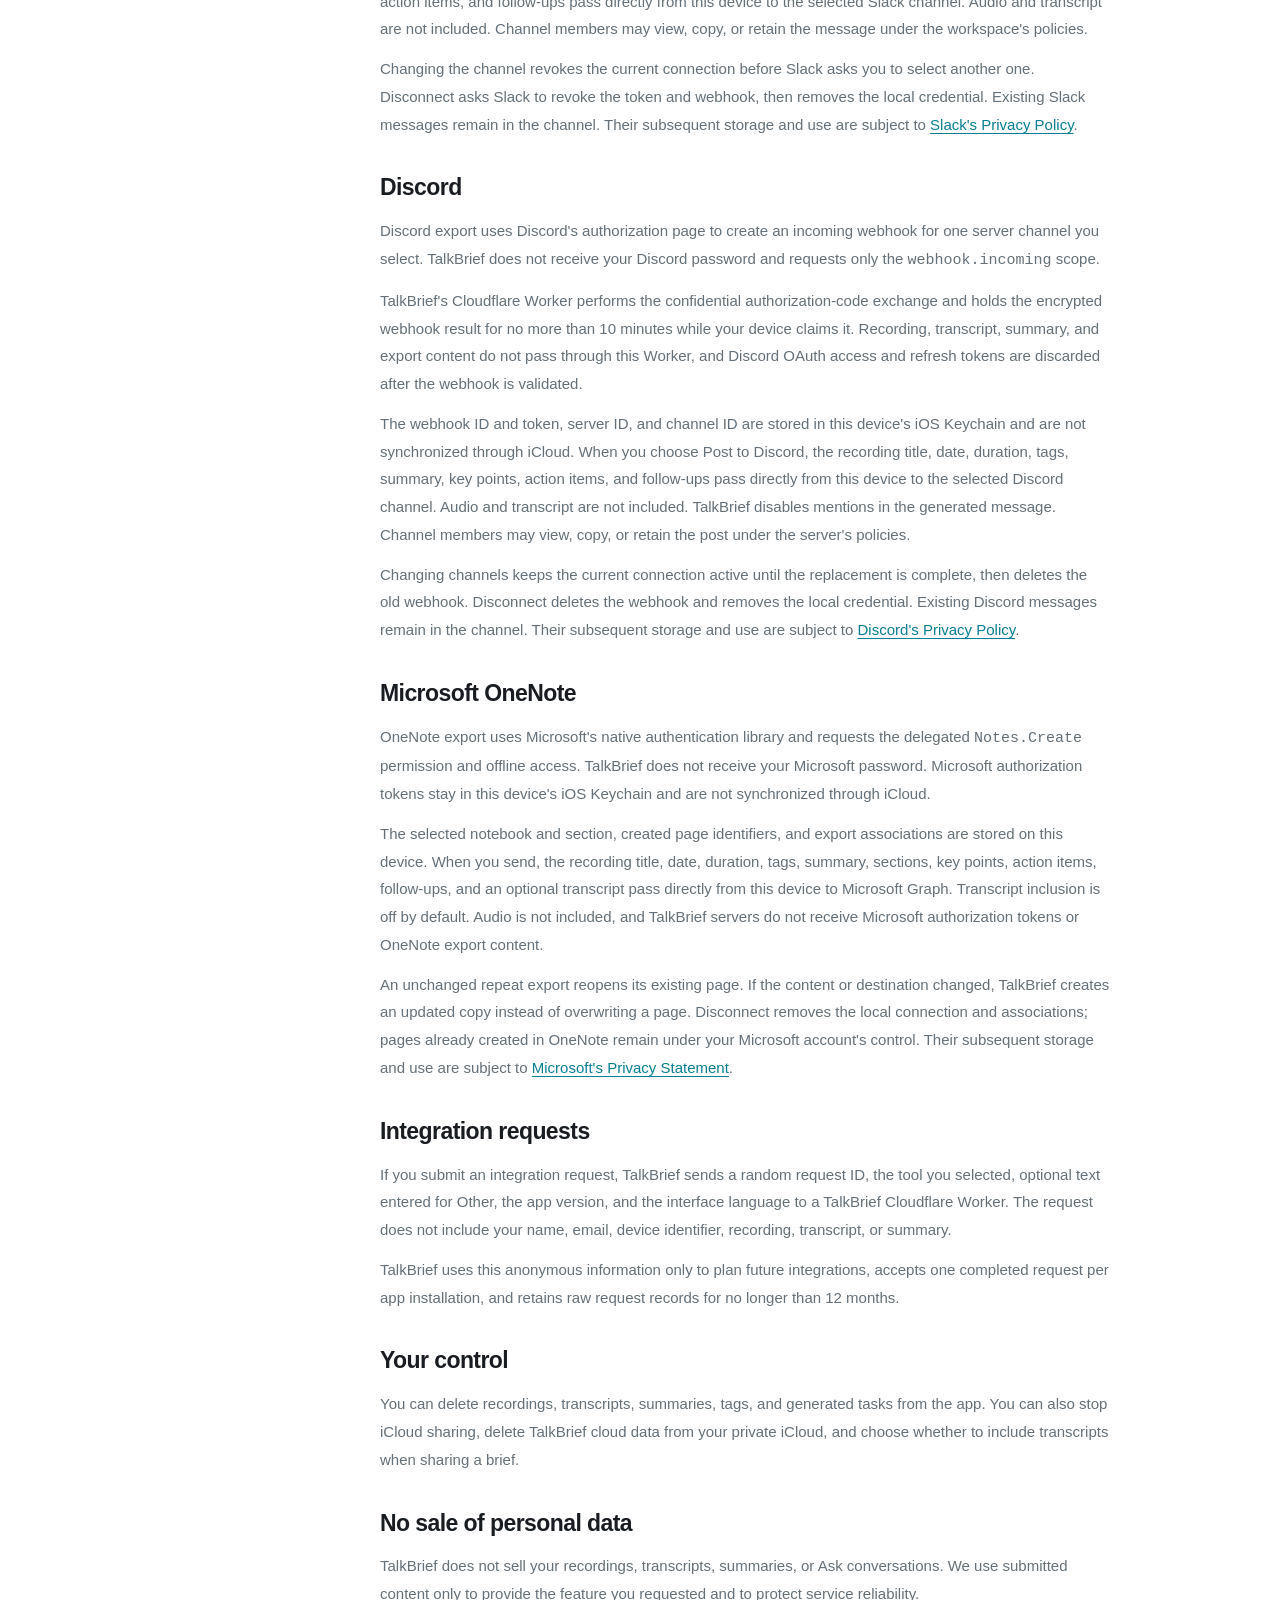
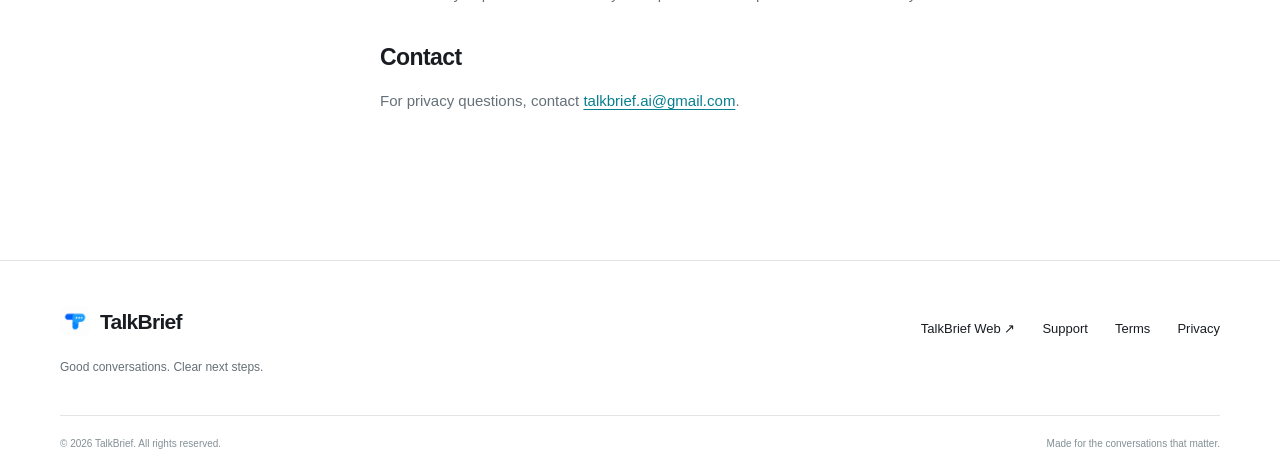
==== commit d1a9200b: "Clarify account policies and add account support guidance" ====
--- a/privacy/index.html
+++ b/privacy/index.html
@@ -1,23 +1,23 @@
 <!doctype html>
 <html lang="en"><head><meta charset="utf-8"><meta name="viewport" content="width=device-width, initial-scale=1">
-<title>Privacy Policy — TalkBrief</title><meta name="description" content="How TalkBrief handles recordings, cloud services, iCloud, Web access, optional integrations, and anonymous integration requests.">
+<title>Privacy Policy — TalkBrief</title><meta name="description" content="How TalkBrief handles Apple sign-in, account deletion, recordings, subscriptions, iCloud, and optional cloud services.">
 <meta name="theme-color" content="#f7f8fa"><link rel="canonical" href="https://www.talkbrief.app/privacy/">
-<meta property="og:type" content="website"><meta property="og:site_name" content="TalkBrief"><meta property="og:title" content="Privacy Policy — TalkBrief"><meta property="og:description" content="How TalkBrief handles recordings, cloud services, iCloud, Web access, optional integrations, and anonymous integration requests."><meta property="og:url" content="https://www.talkbrief.app/privacy/"><meta property="og:image" content="https://www.talkbrief.app/assets/web-workspace.jpg">
+<meta property="og:type" content="website"><meta property="og:site_name" content="TalkBrief"><meta property="og:title" content="Privacy Policy — TalkBrief"><meta property="og:description" content="How TalkBrief handles Apple sign-in, account deletion, recordings, subscriptions, iCloud, and optional cloud services."><meta property="og:url" content="https://www.talkbrief.app/privacy/"><meta property="og:image" content="https://www.talkbrief.app/assets/web-workspace.jpg">
 <meta name="twitter:card" content="summary_large_image"><link rel="icon" type="image/png" sizes="32x32" href="/assets/favicon-32.png?v=20260914c"><link rel="icon" type="image/png" sizes="64x64" href="/assets/favicon-64.png?v=20260914c"><link rel="apple-touch-icon" sizes="180x180" href="/assets/apple-touch-icon.png?v=20260914c"><link rel="stylesheet" href="/assets/styles.css"></head>
 <body><a class="skip-link" href="#main">Skip to content</a>
 <header class="site-header"><nav class="nav wrap" aria-label="Main navigation">
 <a class="brand" href="/" aria-label="TalkBrief home"><img src="/assets/talkbrief-icon.png?v=20260914c" width="34" height="34" alt=""><span>TalkBrief</span></a>
 <div class="nav-links"><a href="/#features">Features</a><a href="/support/" >Support</a></div>
 <a class="button nav-cta" href="https://web.talkbrief.app">TalkBrief Web <span aria-hidden="true">↗</span></a>
-</nav></header><main id="main"><section class="page-hero wrap legal-hero"><p class="eyebrow">PRIVACY POLICY</p><h1>Your privacy, explained.</h1><p class="lede">Understand what stays on your device, what uses the cloud, and the choices you control.</p><p class="updated">Last updated October 7, 2026</p></section><div class="legal-layout wrap"><nav class="contents" aria-label="Privacy Policy contents"><p>ON THIS PAGE</p><a href="#apple-login-and-account-data">Apple login and account data</a><a href="#your-account-and-recording-library">Your account and recording library</a><a href="#account-deletion">Account deletion</a><a href="#retained-accounting-records">Retained accounting records</a><a href="#local-recordings-and-transcription">Local recordings and transcription</a><a href="#speaker-identification">Speaker identification</a><a href="#high-accuracy-cloud-transcription">High-Accuracy Cloud transcription</a><a href="#cloud-ai-features">Cloud AI features</a><a href="#usage-limits-and-subscriptions">Usage limits and subscriptions</a><a href="#icloud-sync">iCloud Sync</a><a href="#talkbrief-web">TalkBrief Web</a><a href="#icloud-sharing">iCloud sharing</a><a href="#reminders-and-exports">Reminders and exports</a><a href="#optional-integrations">Optional integrations</a><a href="#notion">Notion</a><a href="#obsidian">Obsidian</a><a href="#google-docs">Google Docs</a><a href="#slack">Slack</a><a href="#discord">Discord</a><a href="#microsoft-onenote">Microsoft OneNote</a><a href="#integration-requests">Integration requests</a><a href="#your-control">Your control</a><a href="#no-sale-of-personal-data">No sale of personal data</a><a href="#contact">Contact</a></nav><article class="legal"><section id="apple-login-and-account-data">
+</nav></header><main id="main"><section class="page-hero wrap legal-hero"><p class="eyebrow">PRIVACY POLICY</p><h1>Your privacy, explained.</h1><p class="lede">Understand what stays on your device, what uses the cloud, and the choices you control.</p><p class="updated">Last updated October 8, 2026</p></section><div class="legal-layout wrap"><nav class="contents" aria-label="Privacy Policy contents"><p>ON THIS PAGE</p><a href="#apple-login-and-account-data">Apple login and account data</a><a href="#your-account-and-recording-library">Your account and recording library</a><a href="#account-deletion">Account deletion</a><a href="#retained-accounting-records">Retained accounting records</a><a href="#local-recordings-and-transcription">Local recordings and transcription</a><a href="#speaker-identification">Speaker identification</a><a href="#high-accuracy-cloud-transcription">High-Accuracy Cloud transcription</a><a href="#cloud-ai-features">Cloud AI features</a><a href="#usage-limits-and-subscriptions">Usage limits and subscriptions</a><a href="#icloud-sync">iCloud Sync</a><a href="#talkbrief-web">TalkBrief Web</a><a href="#icloud-sharing">iCloud sharing</a><a href="#reminders-and-exports">Reminders and exports</a><a href="#optional-integrations">Optional integrations</a><a href="#notion">Notion</a><a href="#obsidian">Obsidian</a><a href="#google-docs">Google Docs</a><a href="#slack">Slack</a><a href="#discord">Discord</a><a href="#microsoft-onenote">Microsoft OneNote</a><a href="#integration-requests">Integration requests</a><a href="#your-control">Your control</a><a href="#no-sale-of-personal-data">No sale of personal data</a><a href="#contact">Contact</a></nav><article class="legal"><section id="apple-login-and-account-data">
           <h2>Apple login and account data</h2>
-          <p>In TalkBrief 2.18.0 and later, including its TestFlight beta, Sign in with Apple is required to access TalkBrief; Privacy Policy and Support remain available before login. AWS Cognito in Singapore receives your Apple identifier and the email address Apple shares, including a private relay address if chosen. Cloudflare stores verified Cognito identifiers, a random TalkBrief account ID, device authentication identifiers, subscription associations, and AI usage records to authenticate access, enforce limits, and prevent abuse. Session credentials stay in this device's Keychain without iCloud sync. Cloudflare and AI providers may process requests outside your country.</p>
+          <p>In TalkBrief 2.18.0 and later, including its TestFlight beta, Sign in with Apple is required to access TalkBrief. The Privacy Policy and Terms of Use remain available before login. Support is available on our website. AWS Cognito in Singapore receives your Apple identifier and the email address Apple shares, including a private relay address if chosen. Cloudflare stores verified Cognito identifiers, a random TalkBrief account ID, device authentication identifiers, subscription associations, and AI usage records to authenticate access, enforce limits, and prevent abuse. Session credentials stay in this device's Keychain without iCloud sync. Cloudflare and AI providers may process requests outside your country.</p>
         </section><section id="your-account-and-recording-library">
           <h2>Your account and recording library</h2>
           <p>Your TalkBrief account, App Store subscription, and system iCloud account are separate. Signing in, signing out, or deleting your TalkBrief account does not move or delete local or private iCloud recordings and notes. Signing out closes access to app pages. Manage recording and iCloud deletion separately in the app.</p>
         </section><section id="account-deletion">
           <h2>Account deletion</h2>
-          <p>Use Profile &gt; Account &gt; Delete Account after stopping and saving any active recording. Fresh Apple authentication verifies your identity and revokes Apple authorization before deletion is accepted. TalkBrief then disables account access, deletes the Cognito user, and removes account usage and subscription associations. A pending notice means cleanup is still underway; the app retries and checks status when reopened. Stalled requests receive manual review after 7 days; the completion target is within 30 days of acceptance. Contact <a href="mailto:talkbrief.ai@gmail.com">talkbrief.ai@gmail.com</a> for help. Limited accounting records remain as described below.</p>
+          <p>Use Profile &gt; Account &gt; Delete Account after stopping and saving any active recording. Fresh Apple authentication verifies your identity and revokes Apple authorization before deletion is accepted. TalkBrief then disables account access, deletes the Cognito user, and removes account usage and subscription associations. A pending notice means cleanup is still underway; the app retries and checks status when reopened. Stalled requests receive manual review after 7 days; the completion target is within 30 days of acceptance. Contact <a href="mailto:talkbrief.ai@gmail.com">talkbrief.ai@gmail.com</a> for help. Limited accounting records remain as described below. After deletion is confirmed complete, signing in with the same Apple identity creates a new TalkBrief account; old account credentials cannot reactivate the deleted account.</p>
         </section><section id="retained-accounting-records">
           <h2>Retained accounting records</h2>
           <p>Completed deletion records are retained for 12 months after completion. A disabled random account ID is retained for at least 12 months after deletion, then removed once dependent device migration records expire. Legacy device usage counters are retained for a rolling 13 months. Subscription transcription usage is retained for 24 months after the subscription's last expiry or refund to preserve consumed quota. In-flight account accounting may take up to 24 hours to clear; old identity mappings are removed 30 minutes after confirmed Cognito deletion. Historical subscription records without a verified expiry or refund date remain protected while that date is reconciled. Random identifiers and retained records remain protected personal data.</p>
@@ -50,7 +50,7 @@
           </p>
         </section><section id="usage-limits-and-subscriptions">
           <h2>Usage limits and subscriptions</h2>
-          <p>Apple handles payment and billing. TalkBrief verifies App Store transaction information, including an App Store transaction ID, subscription identifiers, environment, expiry or refund status, and associates entitlements and feature usage with your account in Cloudflare D1. Signing out or deleting a TalkBrief account does not cancel an Apple subscription; manage cancellation in App Store settings. After deletion and registration of a new account, use Restore Purchases explicitly to reconnect an eligible subscription. Restoring preserves consumed transcription quota and does not reset it.</p>
+          <p>Apple handles payment and billing. TalkBrief verifies App Store transaction information, including an App Store transaction ID, subscription identifiers, environment, expiry or refund status, and associates entitlements and feature usage with your account in Cloudflare D1. Signing out or deleting a TalkBrief account does not cancel an Apple subscription; manage cancellation in App Store settings. After deletion and registration of a new account, use Restore Purchases explicitly to reconnect an eligible subscription. Restoring preserves consumed transcription quota and does not reset it. The Apple Account used for App Store purchases may differ from the Apple identity used to sign in to TalkBrief or the account used for iCloud. Restoration must use the Apple Account that owns the purchase, and an eligible subscription is associated with one TalkBrief account at a time.</p>
         </section><section id="icloud-sync">
           <h2>iCloud Sync</h2>
           <p>
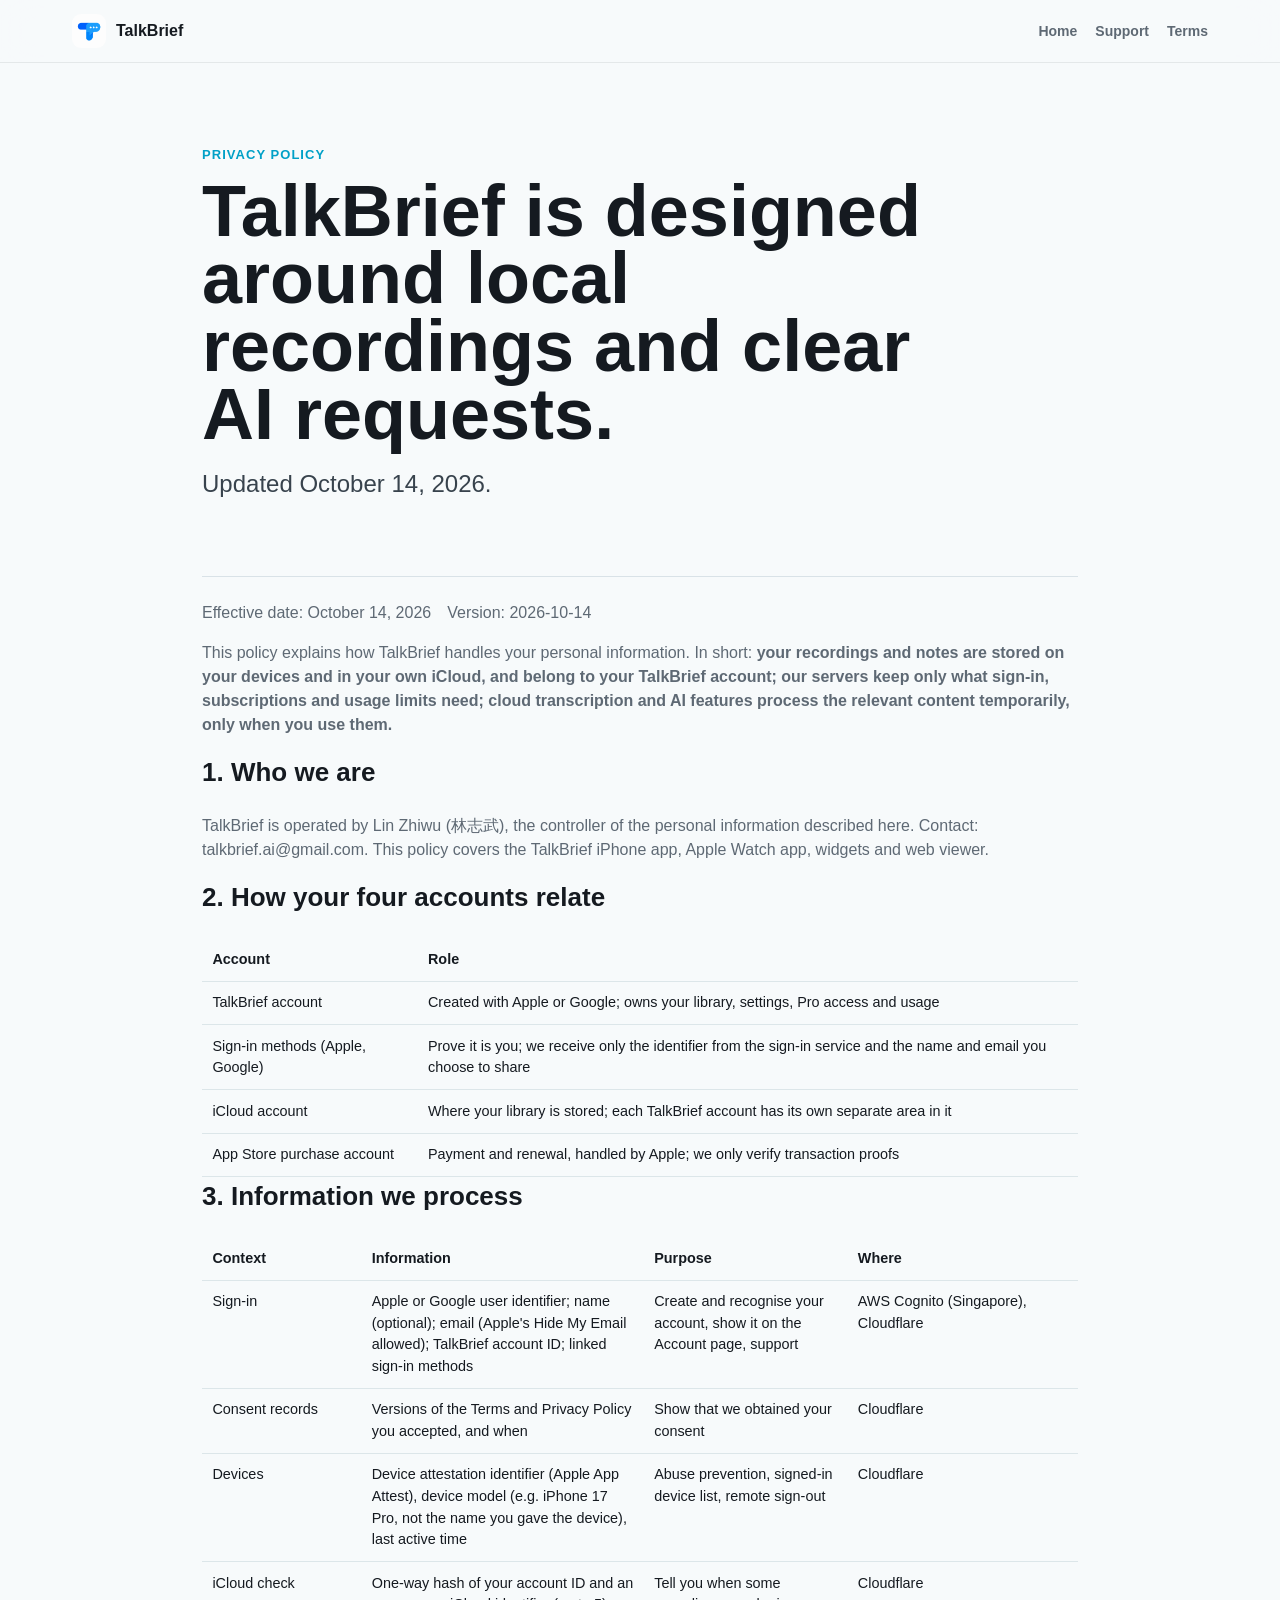
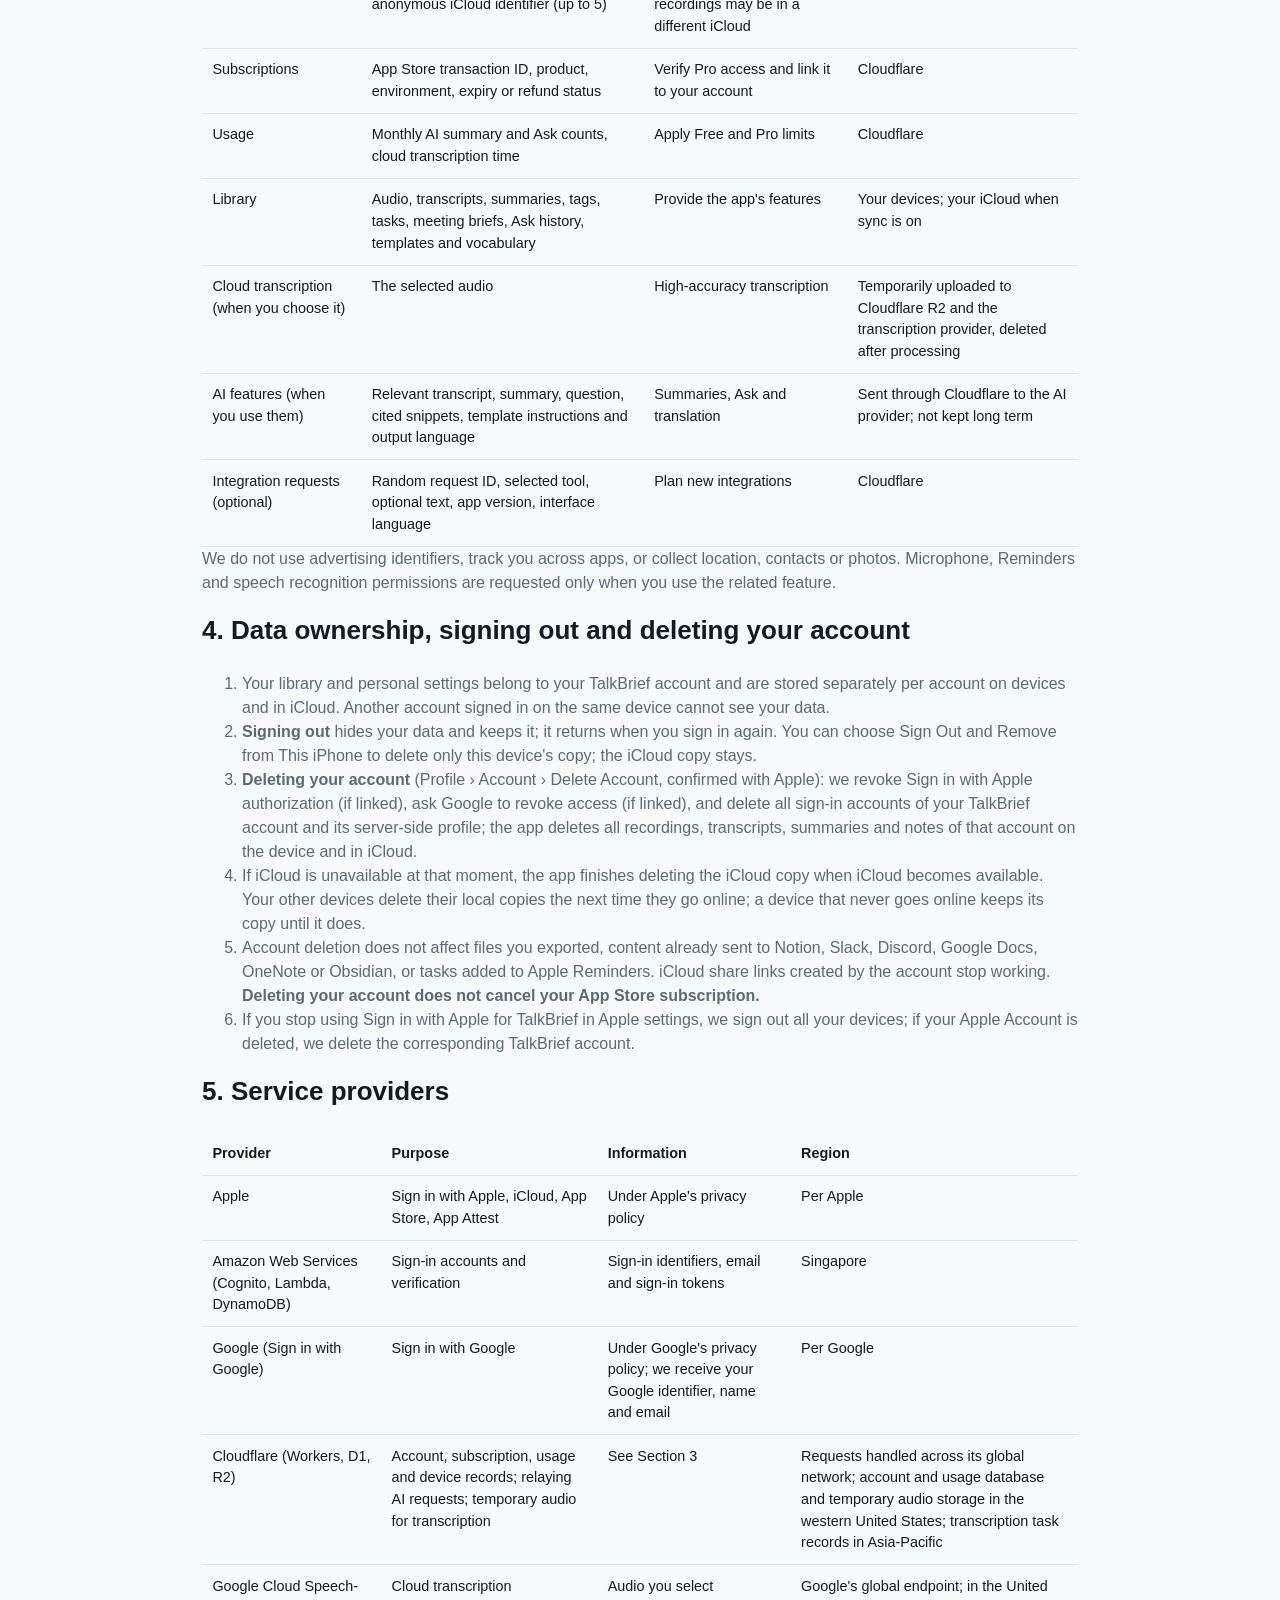
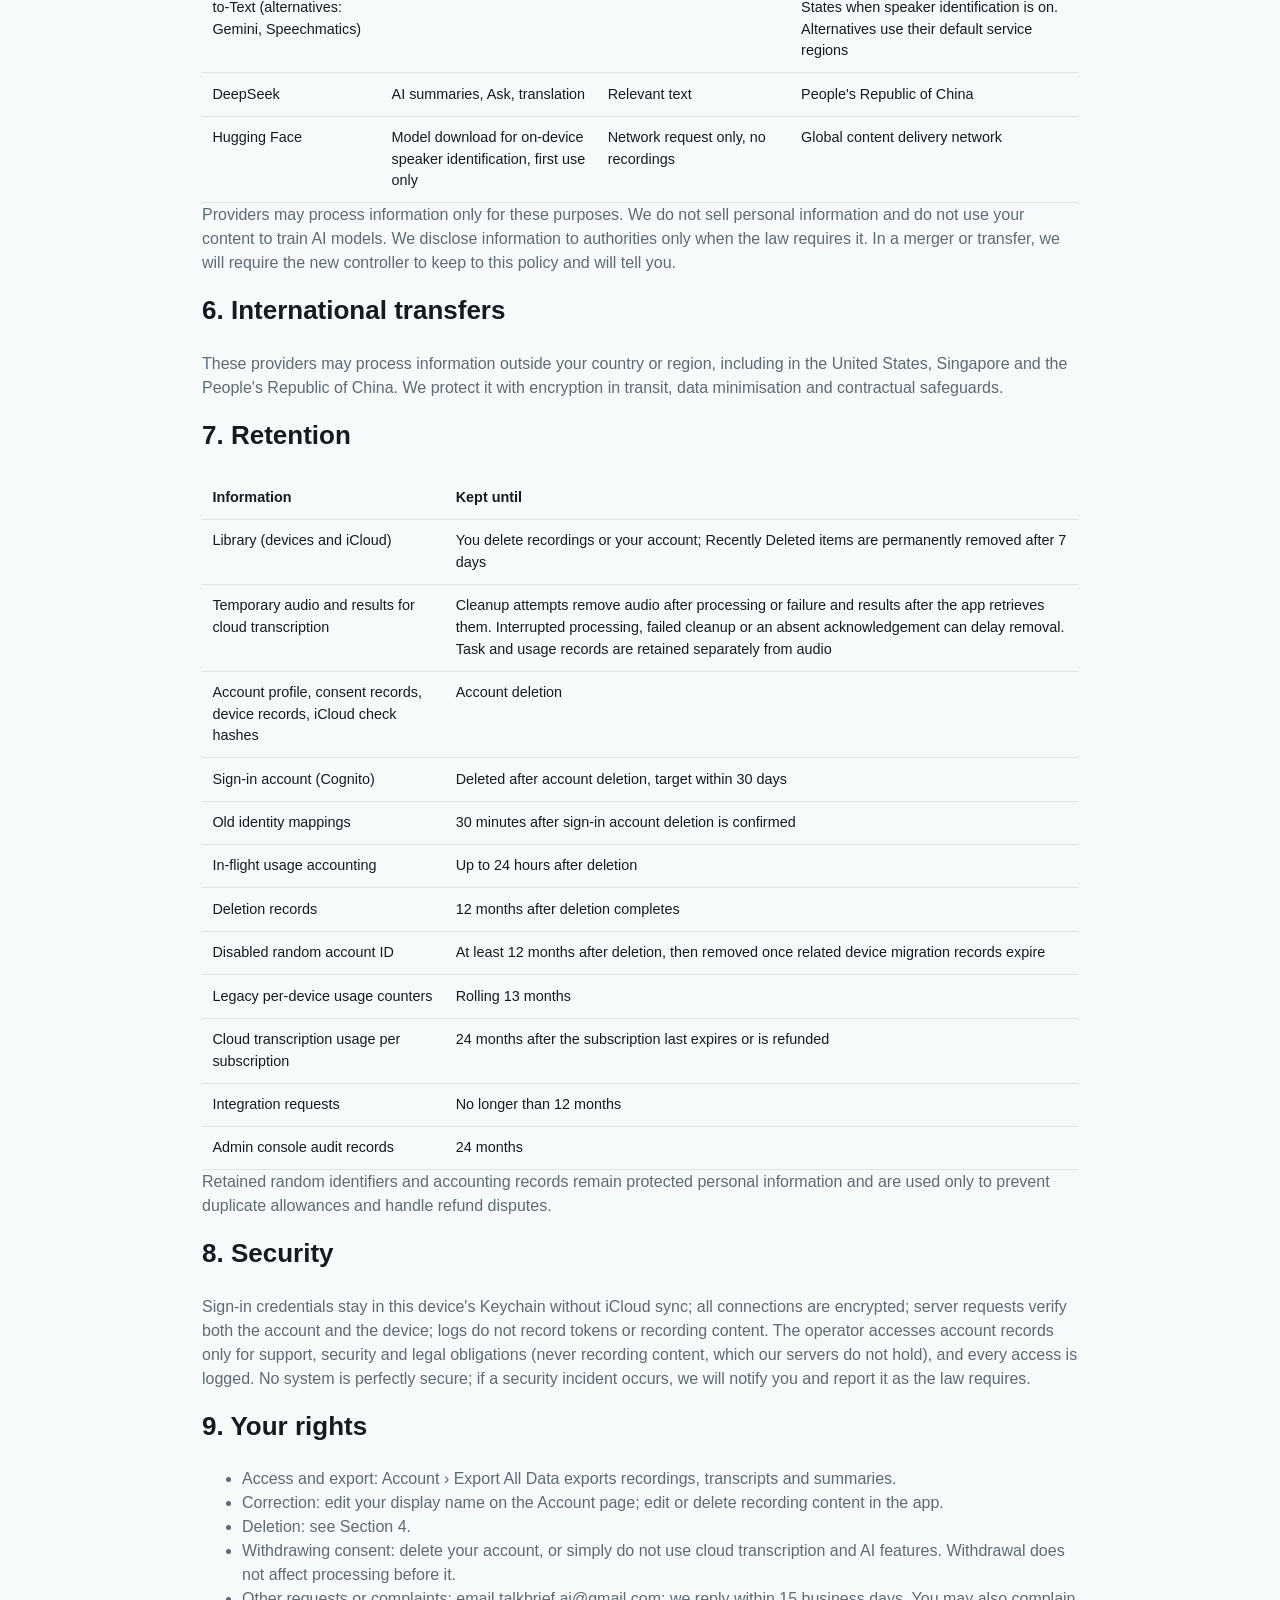
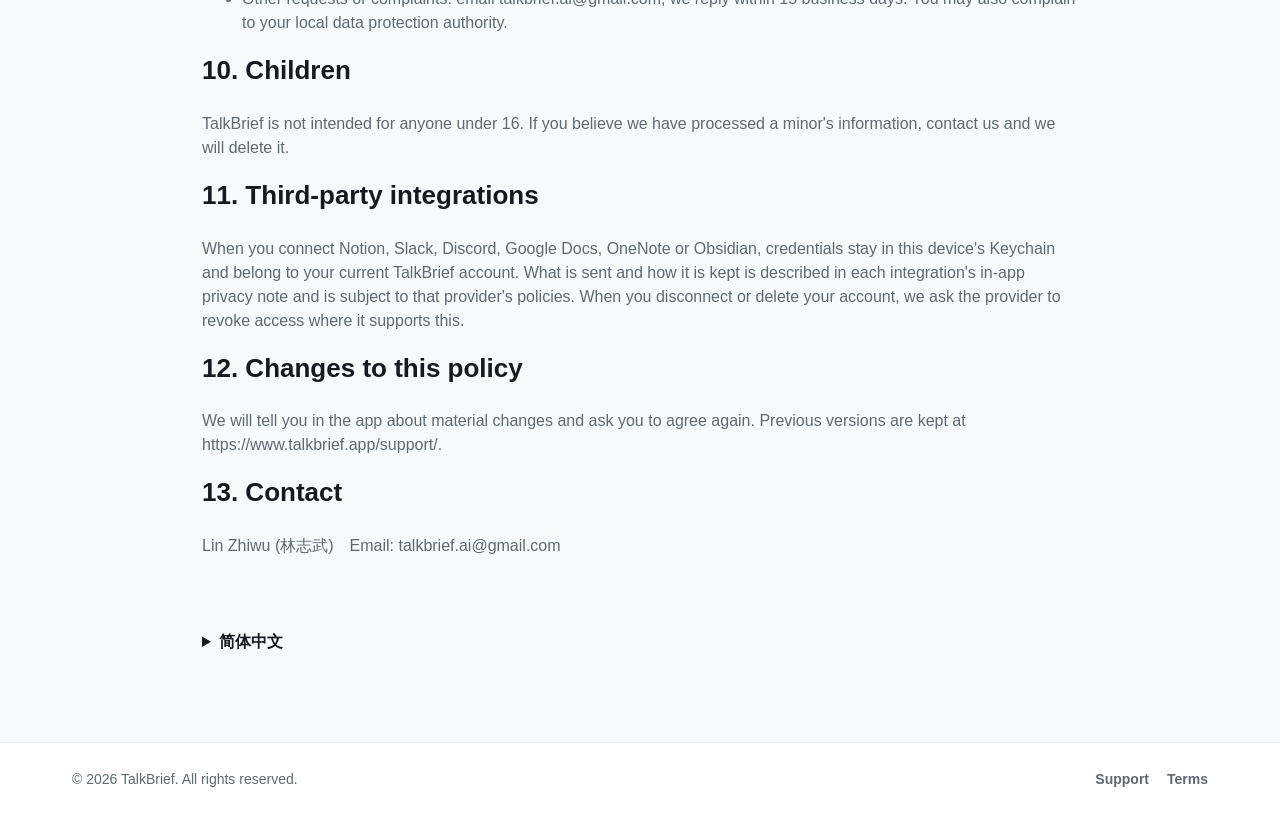
==== commit 2da5f0d3: "docs: publish matching bilingual account v2 policies" ====
--- a/privacy/index.html
+++ b/privacy/index.html
@@ -1,234 +1,547 @@
 <!doctype html>
-<html lang="en"><head><meta charset="utf-8"><meta name="viewport" content="width=device-width, initial-scale=1">
-<title>Privacy Policy — TalkBrief</title><meta name="description" content="How TalkBrief handles Apple sign-in, account deletion, recordings, subscriptions, iCloud, and optional cloud services.">
-<meta name="theme-color" content="#f7f8fa"><link rel="canonical" href="https://www.talkbrief.app/privacy/">
-<meta property="og:type" content="website"><meta property="og:site_name" content="TalkBrief"><meta property="og:title" content="Privacy Policy — TalkBrief"><meta property="og:description" content="How TalkBrief handles Apple sign-in, account deletion, recordings, subscriptions, iCloud, and optional cloud services."><meta property="og:url" content="https://www.talkbrief.app/privacy/"><meta property="og:image" content="https://www.talkbrief.app/assets/web-workspace.jpg">
-<meta name="twitter:card" content="summary_large_image"><link rel="icon" type="image/png" sizes="32x32" href="/assets/favicon-32.png?v=20260914c"><link rel="icon" type="image/png" sizes="64x64" href="/assets/favicon-64.png?v=20260914c"><link rel="apple-touch-icon" sizes="180x180" href="/assets/apple-touch-icon.png?v=20260914c"><link rel="stylesheet" href="/assets/styles.css"></head>
-<body><a class="skip-link" href="#main">Skip to content</a>
-<header class="site-header"><nav class="nav wrap" aria-label="Main navigation">
-<a class="brand" href="/" aria-label="TalkBrief home"><img src="/assets/talkbrief-icon.png?v=20260914c" width="34" height="34" alt=""><span>TalkBrief</span></a>
-<div class="nav-links"><a href="/#features">Features</a><a href="/support/" >Support</a></div>
-<a class="button nav-cta" href="https://web.talkbrief.app">TalkBrief Web <span aria-hidden="true">↗</span></a>
-</nav></header><main id="main"><section class="page-hero wrap legal-hero"><p class="eyebrow">PRIVACY POLICY</p><h1>Your privacy, explained.</h1><p class="lede">Understand what stays on your device, what uses the cloud, and the choices you control.</p><p class="updated">Last updated October 8, 2026</p></section><div class="legal-layout wrap"><nav class="contents" aria-label="Privacy Policy contents"><p>ON THIS PAGE</p><a href="#apple-login-and-account-data">Apple login and account data</a><a href="#your-account-and-recording-library">Your account and recording library</a><a href="#account-deletion">Account deletion</a><a href="#retained-accounting-records">Retained accounting records</a><a href="#local-recordings-and-transcription">Local recordings and transcription</a><a href="#speaker-identification">Speaker identification</a><a href="#high-accuracy-cloud-transcription">High-Accuracy Cloud transcription</a><a href="#cloud-ai-features">Cloud AI features</a><a href="#usage-limits-and-subscriptions">Usage limits and subscriptions</a><a href="#icloud-sync">iCloud Sync</a><a href="#talkbrief-web">TalkBrief Web</a><a href="#icloud-sharing">iCloud sharing</a><a href="#reminders-and-exports">Reminders and exports</a><a href="#optional-integrations">Optional integrations</a><a href="#notion">Notion</a><a href="#obsidian">Obsidian</a><a href="#google-docs">Google Docs</a><a href="#slack">Slack</a><a href="#discord">Discord</a><a href="#microsoft-onenote">Microsoft OneNote</a><a href="#integration-requests">Integration requests</a><a href="#your-control">Your control</a><a href="#no-sale-of-personal-data">No sale of personal data</a><a href="#contact">Contact</a></nav><article class="legal"><section id="apple-login-and-account-data">
-          <h2>Apple login and account data</h2>
-          <p>In TalkBrief 2.18.0 and later, including its TestFlight beta, Sign in with Apple is required to access TalkBrief. The Privacy Policy and Terms of Use remain available before login. Support is available on our website. AWS Cognito in Singapore receives your Apple identifier and the email address Apple shares, including a private relay address if chosen. Cloudflare stores verified Cognito identifiers, a random TalkBrief account ID, device authentication identifiers, subscription associations, and AI usage records to authenticate access, enforce limits, and prevent abuse. Session credentials stay in this device's Keychain without iCloud sync. Cloudflare and AI providers may process requests outside your country.</p>
-        </section><section id="your-account-and-recording-library">
-          <h2>Your account and recording library</h2>
-          <p>Your TalkBrief account, App Store subscription, and system iCloud account are separate. Signing in, signing out, or deleting your TalkBrief account does not move or delete local or private iCloud recordings and notes. Signing out closes access to app pages. Manage recording and iCloud deletion separately in the app.</p>
-        </section><section id="account-deletion">
-          <h2>Account deletion</h2>
-          <p>Use Profile &gt; Account &gt; Delete Account after stopping and saving any active recording. Fresh Apple authentication verifies your identity and revokes Apple authorization before deletion is accepted. TalkBrief then disables account access, deletes the Cognito user, and removes account usage and subscription associations. A pending notice means cleanup is still underway; the app retries and checks status when reopened. Stalled requests receive manual review after 7 days; the completion target is within 30 days of acceptance. Contact <a href="mailto:talkbrief.ai@gmail.com">talkbrief.ai@gmail.com</a> for help. Limited accounting records remain as described below. After deletion is confirmed complete, signing in with the same Apple identity creates a new TalkBrief account; old account credentials cannot reactivate the deleted account.</p>
-        </section><section id="retained-accounting-records">
-          <h2>Retained accounting records</h2>
-          <p>Completed deletion records are retained for 12 months after completion. A disabled random account ID is retained for at least 12 months after deletion, then removed once dependent device migration records expire. Legacy device usage counters are retained for a rolling 13 months. Subscription transcription usage is retained for 24 months after the subscription's last expiry or refund to preserve consumed quota. In-flight account accounting may take up to 24 hours to clear; old identity mappings are removed 30 minutes after confirmed Cognito deletion. Historical subscription records without a verified expiry or refund date remain protected while that date is reconciled. Random identifiers and retained records remain protected personal data.</p>
-        </section><section id="local-recordings-and-transcription">
-          <h2>Local recordings and transcription</h2>
-          <p>
-            Recordings, imported audio or video, transcripts, summaries, tags, favorites, generated tasks, and
-            task completion state are stored in the app's local container on your device unless you choose to
-            export, share, enable iCloud Sync, or request cloud transcription. Transcription runs locally on device when your iPhone supports
-            TalkBrief's local transcription requirements.
-          </p>
-        </section><section id="speaker-identification">
-          <h2>Speaker identification</h2>
-          <p>
-            With Apple On-Device transcription, optional speaker identification analyzes audio locally on your
-            device. The first time you use it, TalkBrief downloads speaker models from Hugging Face; no recording
-            audio is uploaded for this local mode. Speaker labels are saved with the recording and sync to your
-            private iCloud when iCloud Sync is enabled.
-          </p>
-        </section><section id="high-accuracy-cloud-transcription">
-          <h2>High-Accuracy Cloud transcription</h2>
-          <p>High-Accuracy Cloud transcription uploads selected audio to temporary Cloudflare R2 storage and a transcription provider, currently Google Cloud Speech-to-Text; configured alternatives include Gemini and Speechmatics. Cleanup attempts remove uploaded audio after processing or failure. Temporary results are removed when the app acknowledges download. Interrupted processing, failed cleanup, or an absent acknowledgement can delay removal. Task, entitlement, and usage metadata are retained separately from audio. Cloud transcription involves temporary cloud storage.</p>
-        </section><section id="cloud-ai-features">
-          <h2>Cloud AI features</h2>
-          <p>
-            Summaries, Ask, and AI translation use cloud AI only when you request those features. TalkBrief sends
-            the relevant transcript, summary, custom template instructions, question, selected source snippets,
-            and output language to the TalkBrief Cloudflare Worker and AI service provider so they can generate
-            the requested response.
-          </p>
-        </section><section id="usage-limits-and-subscriptions">
-          <h2>Usage limits and subscriptions</h2>
-          <p>Apple handles payment and billing. TalkBrief verifies App Store transaction information, including an App Store transaction ID, subscription identifiers, environment, expiry or refund status, and associates entitlements and feature usage with your account in Cloudflare D1. Signing out or deleting a TalkBrief account does not cancel an Apple subscription; manage cancellation in App Store settings. After deletion and registration of a new account, use Restore Purchases explicitly to reconnect an eligible subscription. Restoring preserves consumed transcription quota and does not reset it. The Apple Account used for App Store purchases may differ from the Apple identity used to sign in to TalkBrief or the account used for iCloud. Restoration must use the Apple Account that owns the purchase, and an eligible subscription is associated with one TalkBrief account at a time.</p>
-        </section><section id="icloud-sync">
-          <h2>iCloud Sync</h2>
-          <p>
-            If you turn on iCloud Sync, TalkBrief syncs recordings, audio files, transcripts, summaries, tags,
-            favorites, generated tasks, and task completion state to your private iCloud using the Apple Account
-            signed in to iCloud on this device. You can turn off iCloud Sync and delete TalkBrief cloud data from
-            Profile. Local recordings remain on your device unless you delete them.
-          </p>
-        </section><section id="talkbrief-web">
-          <h2>TalkBrief Web</h2><p>TalkBrief Web authenticates with Apple CloudKit and accesses your private iCloud database to display synced recordings and documents. Audio is requested when you choose to play a recording. Downloads and copied text are handled by your browser and the destination you choose.</p></section><section id="icloud-sharing"><h2>iCloud sharing</h2>
-          <p>
-            When you choose Share with TalkBrief User, TalkBrief creates a read-only iCloud share for the selected
-            brief. The share can include the summary, action items, and transcript if you turn on Include
-            transcript. Audio files are not included. Anyone with the iCloud share link may be able to accept the
-            share and view the shared brief in TalkBrief, depending on Apple's iCloud sharing flow. You can stop
-            sharing through the iCloud sharing controls.
-          </p>
-        </section><section id="reminders-and-exports">
-          <h2>Reminders and exports</h2>
-          <p>
-            When you choose Add to Reminders, TalkBrief adds selected action items to Apple Reminders with the task
-            title, notes, owner, due date, source recording title, and a TalkBrief deep link. This uses the device
-            Reminders permission and does not send those tasks to TalkBrief servers. File exports and iOS share
-            sheet actions are controlled by the destination app or service you choose.
-          </p>
-        </section><section id="optional-integrations">
-          <h2>Optional integrations</h2>
-          <p>Notion, Obsidian, Google Docs, Slack, Discord, and Microsoft OneNote are optional export destinations. Content is sent only when you choose
-            to export. These destinations use their own connections; they do not create an additional TalkBrief account. Notion uses an authorized workspace connection;
-            Obsidian uses a local app link or a Markdown file you save; Google Docs uses a device-held Google connection;
-            Slack and Discord each use a connection to one channel you select; OneNote uses a device-held Microsoft connection.</p>
-          <p>Notion and Obsidian are available in TalkBrief 2.8.0 and later; Google Docs and Slack are available in
-            TalkBrief 2.9.0 and later. Microsoft OneNote is included in TalkBrief 2.10.0 and later. Feature availability depends on your installed app version. Contact
-            us using the address below with privacy questions or deletion requests.</p>
-        </section><section id="notion">
-          <h2>Notion</h2>
-          <p>The Notion connection uses Notion's official authorization page, where you sign in and
-            choose the workspace and pages to share. TalkBrief will not receive your Notion password.
-            Access will be limited by the permissions you grant, including access inherited by child pages.
-            The integration uses read, insert, and update content permissions to support your exports;
-            it does not request comment or personal profile permissions.</p>
-          <p>When you choose to send a brief, its title, date, duration, tags, summary, and action items
-            pass through TalkBrief's Cloudflare service to your selected Notion page. A full transcript is
-            included only if you turn it on; it is off by default. Audio is not included. TalkBrief processes
-            this content for the requested export and does not store it long-term on the integration server.</p>
-          <p>The device connection credential stays in this device's iOS Keychain and is not synchronized to
-            iCloud. The server stores encrypted Notion tokens and workspace information, a hash of the device
-            credential, connection and export identifiers, content fingerprints, retry records, and rate-limit
-            counters. The encrypted integration bot identifier helps distinguish exported notes from destination pages.
-            These support authorization, opening and safely updating exports, and avoiding duplicates.
-            There is no automatic or two-way synchronization.</p>
-          <p>TalkBrief remembers your selected destination page identifier and title as a local preference for
-            the current connection. Changing this preference affects future exports; it does not move existing notes. From TalkBrief you can reopen Notion’s own page picker to share more pages with this connection. Doing so replaces the stored Notion token for the same workspace; a grant for a different workspace is refused and the existing connection is kept. Existing exported pages are not moved or changed. Authorization opens Notion in the system’s secure web view, which may use a Notion sign-in already present on this device; iOS asks for your consent before it does. You can also create a new destination page from TalkBrief, which is created inside the page you select and is never used to reach anything you have not shared.</p>
-          <p>Incomplete authorization expires after 10 minutes. Connections and export metadata expire after
-            180 days without successful authenticated use, at which point the service attempts to revoke access
-            and clean up the records. Export updates affect only a previously verified TalkBrief-managed region;
-            edited or unverifiable content requires your confirmation to create a separate copy.</p>
-          <p>Disconnecting in TalkBrief immediately disables the connection and removes export associations.
-            TalkBrief attempts to revoke the Notion access token. If revocation fails, the encrypted token is
-            retained only for cleanup retries. After successful revocation, a hashed retry record may remain
-            for up to 24 hours before deletion. You can also remove the connection's access in Notion. If an
-            interrupted authorization cannot be recovered, remove its access in Notion before reconnecting.</p>
-          <p>Disconnecting or revoking access does not delete exported pages. Deleting a TalkBrief recording
-            does not automatically delete its Notion copy. Manage exported pages and
-            their sharing permissions in Notion; their subsequent storage and use are subject to
-            <a href="https://www.notion.com/privacy">Notion's Privacy Policy</a>.</p>
-        </section><section id="obsidian">
-          <h2>Obsidian</h2>
-          <p>Obsidian export creates a Markdown note on your device containing the recording title,
-            date, duration, tags, summary, and action items. A transcript is included only when you enable
-            it; this option is off by default. Audio is not included.</p>
-          <p>You may enter a vault name, which is saved as a preference on this device. For shorter notes,
-            choosing Send to Obsidian passes the note through a local app link to the installed Obsidian app.
-            Starting with version 2.8.0 build 166, sending a longer note places its complete text on this device's
-            clipboard and opens Obsidian to read it automatically. This happens only when you tap Send, replaces
-            the current clipboard content, and is marked local-only so Universal Clipboard does not synchronize it.
-            The clipboard item expires after five minutes. iOS may request permission for Obsidian to paste.</p>
-          <p>Save Markdown file remains available and opens the system file picker so you can choose the destination.
-            Earlier builds use file saving for longer notes. Simply opening the export screen does not copy content.</p>
-          <p>Obsidian export does not send your note content to TalkBrief's servers and does not create
-            an Obsidian cloud connection. Opening Obsidian is a handoff; confirm the saved note in Obsidian.
-            Exports are independent copies and do not automatically update existing notes. Obsidian Sync,
-            iCloud Drive, or other storage providers you choose may separately sync the files under their
-            own settings and policies. See <a href="https://obsidian.md/privacy">Obsidian's Privacy Policy</a>.</p>
-          <p>Deleting the source in TalkBrief does not delete exported notes or their synced copies.
-            Manage or delete those files in your vault and any storage service you use.</p>
-        </section><section id="google-docs">
-          <h2>Google Docs</h2>
-          <p>Google Docs export uses Google's installed-app OAuth flow and requests only the
-            <code>drive.file</code> permission. This limits access to Google Drive files that TalkBrief
-            creates or that you explicitly select. TalkBrief does not receive your Google password.</p>
-          <p>OAuth access and refresh tokens are stored in this device's iOS Keychain and are not
-            synchronized through iCloud. The selected folder identifier and name, created document
-            identifiers, revision identifiers, and export associations are stored on this device.
-            TalkBrief servers do not receive Google authorization tokens.</p>
-          <p>When you send, the recording title, date, duration, tags, summary, sections, key points,
-            action items, follow-ups, and an optional transcript pass directly from your device to
-            Google Drive and Google Docs. Transcript inclusion is off by default. Audio is not included,
-            and TalkBrief servers do not receive the Google Docs export content.</p>
-          <p>Repeat exports update only the TalkBrief-managed portion of a document after confirming it
-            has not been edited. If that content was changed or cannot be verified, TalkBrief offers to
-            create a separate document so your edits are preserved. A local operation marker lets the app
-            recover a document after an interrupted response and avoid creating duplicates.</p>
-          <p>Disconnect removes the Google credential and export associations from this device. Remove
-            Google access also asks Google to revoke the connection. Documents already created in Google
-            Drive remain under your control and must be managed or deleted there. Their subsequent storage
-            and use are subject to <a href="https://policies.google.com/privacy">Google's Privacy Policy</a>.</p>
-        </section><section id="slack">
-          <h2>Slack</h2>
-          <p>Slack export requests only permission to post to one channel you select during Slack's
-            authorization flow. TalkBrief does not receive your Slack password. Slack returns a channel-specific
-            incoming webhook and a token used to revoke that connection.</p>
-          <p>TalkBrief's Cloudflare service performs the confidential OAuth exchange. It stores the encrypted
-            authorization result for no more than 10 minutes while your device completes the connection. Recording,
-            transcript, summary, and export content do not pass through the TalkBrief Slack integration service.</p>
-          <p>The Slack webhook and revocation token are stored in this device's iOS Keychain and are not synchronized
-            through iCloud. When you choose Post to Slack, the title, date, duration, tags, summary, sections, key points,
-            action items, and follow-ups pass directly from this device to the selected Slack channel. Audio and transcript
-            are not included. Channel members may view, copy, or retain the message under the workspace's policies.</p>
-          <p>Changing the channel revokes the current connection before Slack asks you to select another one.
-            Disconnect asks Slack to revoke the token and webhook, then removes the local credential. Existing Slack
-            messages remain in the channel. Their subsequent storage and use are subject to
-            <a href="https://slack.com/trust/privacy/privacy-policy">Slack's Privacy Policy</a>.</p>
-        </section><section id="discord">
-          <h2>Discord</h2>
-          <p>Discord export uses Discord's authorization page to create an incoming webhook for one server
-            channel you select. TalkBrief does not receive your Discord password and requests only the
-            <code>webhook.incoming</code> scope.</p>
-          <p>TalkBrief's Cloudflare Worker performs the confidential authorization-code exchange and holds the
-            encrypted webhook result for no more than 10 minutes while your device claims it. Recording,
-            transcript, summary, and export content do not pass through this Worker, and Discord OAuth access
-            and refresh tokens are discarded after the webhook is validated.</p>
-          <p>The webhook ID and token, server ID, and channel ID are stored in this device's iOS Keychain and are
-            not synchronized through iCloud. When you choose Post to Discord, the recording title, date, duration,
-            tags, summary, key points, action items, and follow-ups pass directly from this device to the selected
-            Discord channel. Audio and transcript are not included. TalkBrief disables mentions in the generated
-            message. Channel members may view, copy, or retain the post under the server's policies.</p>
-          <p>Changing channels keeps the current connection active until the replacement is complete, then deletes
-            the old webhook. Disconnect deletes the webhook and removes the local credential. Existing Discord
-            messages remain in the channel. Their subsequent storage and use are subject to
-            <a href="https://discord.com/privacy">Discord's Privacy Policy</a>.</p>
-        </section><section id="microsoft-onenote">
-          <h2>Microsoft OneNote</h2>
-          <p>OneNote export uses Microsoft's native authentication library and requests the delegated
-            <code>Notes.Create</code> permission and offline access. TalkBrief does not receive your Microsoft password.
-            Microsoft authorization tokens stay in this device's iOS Keychain and are not synchronized through iCloud.</p>
-          <p>The selected notebook and section, created page identifiers, and export associations are stored on this
-            device. When you send, the recording title, date, duration, tags, summary, sections, key points, action items,
-            follow-ups, and an optional transcript pass directly from this device to Microsoft Graph. Transcript inclusion
-            is off by default. Audio is not included, and TalkBrief servers do not receive Microsoft authorization tokens
-            or OneNote export content.</p>
-          <p>An unchanged repeat export reopens its existing page. If the content or destination changed, TalkBrief creates
-            an updated copy instead of overwriting a page. Disconnect removes the local connection and associations;
-            pages already created in OneNote remain under your Microsoft account's control. Their subsequent storage and
-            use are subject to <a href="https://privacy.microsoft.com/privacystatement">Microsoft's Privacy Statement</a>.</p>
-        </section><section id="integration-requests">
-          <h2>Integration requests</h2>
-          <p>If you submit an integration request, TalkBrief sends a random request ID, the tool you selected, optional
-            text entered for Other, the app version, and the interface language to a TalkBrief Cloudflare Worker. The
-            request does not include your name, email, device identifier, recording, transcript, or summary.</p>
-          <p>TalkBrief uses this anonymous information only to plan future integrations, accepts one completed request
-            per app installation, and retains raw request records for no longer than 12 months.</p>
-        </section><section id="your-control">
-          <h2>Your control</h2>
-          <p>
-            You can delete recordings, transcripts, summaries, tags, and generated tasks from the app. You can
-            also stop iCloud sharing, delete TalkBrief cloud data from your private iCloud, and choose whether to
-            include transcripts when sharing a brief.
-          </p>
-        </section><section id="no-sale-of-personal-data">
-          <h2>No sale of personal data</h2>
-          <p>
-            TalkBrief does not sell your recordings, transcripts, summaries, or Ask conversations. We use submitted
-            content only to provide the feature you requested and to protect service reliability.
-          </p>
-        </section><section id="contact">
-          <h2>Contact</h2>
-          <p>
-            For privacy questions, contact <a href="mailto:talkbrief.ai@gmail.com">talkbrief.ai@gmail.com</a>.
-          </p>
-        </section></article></div></main><footer class="site-footer"><div class="wrap footer-top"><div><a class="brand" href="/"><img src="/assets/talkbrief-icon.png?v=20260914c" width="30" height="30" alt=""><span>TalkBrief</span></a><p>Good conversations. Clear next steps.</p></div><nav aria-label="Footer navigation"><a href="https://web.talkbrief.app">TalkBrief Web ↗</a><a href="/support/">Support</a><a href="/terms/">Terms</a><a href="/privacy/">Privacy</a></nav></div><div class="wrap footer-bottom"><span>© 2026 TalkBrief. All rights reserved.</span><span>Made for the conversations that matter.</span></div></footer></body></html>
+<html lang="en">
+  <head>
+    <meta charset="utf-8">
+    <meta name="viewport" content="width=device-width, initial-scale=1">
+    <title>Privacy Policy - TalkBrief</title>
+    <meta name="description" content="TalkBrief privacy policy for Apple and Google login, account deletion, recordings, cloud AI, iCloud, subscriptions, and exports.">
+    <link rel="icon" href="../assets/talkbrief-icon.png">
+    <link rel="stylesheet" href="../assets/styles.css">
+  </head>
+  <body>
+    <header class="site-header">
+      <nav class="nav" aria-label="Main navigation">
+        <a class="brand" href="../">
+          <img src="../assets/talkbrief-icon.png" alt="TalkBrief app icon">
+          <span>TalkBrief</span>
+        </a>
+        <div class="nav-links">
+          <a href="../">Home</a>
+          <a href="../support/">Support</a>
+          <a href="../terms/">Terms</a>
+        </div>
+      </nav>
+    </header>
+
+    <main>
+      <section class="page-hero">
+        <p class="eyebrow">Privacy Policy</p>
+        <h1>TalkBrief is designed around local recordings and clear AI requests.</h1>
+        <p class="hero-copy">Updated October 14, 2026.</p>
+      </section>
+
+      <article class="legal">
+<section lang="en" data-policy-version="2026-10-14" data-source-sha256="ecb3ff560b0f76bc55b1e778f33681d98d141ce3a9c60873b7738e45d8df2d10"><p>Effective date: October 14, 2026　Version: 2026-10-14</p>
+<p>This policy explains how TalkBrief handles your personal information. In short: <strong>your recordings and notes are stored on your devices and in your own iCloud, and belong to your TalkBrief account; our servers keep only what sign-in, subscriptions and usage limits need; cloud transcription and AI features process the relevant content temporarily, only when you use them.</strong></p>
+<h2>1. Who we are</h2>
+<p>TalkBrief is operated by Lin Zhiwu (林志武), the controller of the personal information described here. Contact: talkbrief.ai@gmail.com. This policy covers the TalkBrief iPhone app, Apple Watch app, widgets and web viewer.</p>
+<h2>2. How your four accounts relate</h2>
+<div class="table-scroll"><table>
+<thead>
+<tr>
+<th>Account</th>
+<th>Role</th>
+</tr>
+</thead>
+<tbody>
+<tr>
+<td>TalkBrief account</td>
+<td>Created with Apple or Google; owns your library, settings, Pro access and usage</td>
+</tr>
+<tr>
+<td>Sign-in methods (Apple, Google)</td>
+<td>Prove it is you; we receive only the identifier from the sign-in service and the name and email you choose to share</td>
+</tr>
+<tr>
+<td>iCloud account</td>
+<td>Where your library is stored; each TalkBrief account has its own separate area in it</td>
+</tr>
+<tr>
+<td>App Store purchase account</td>
+<td>Payment and renewal, handled by Apple; we only verify transaction proofs</td>
+</tr>
+</tbody>
+</table></div>
+<h2>3. Information we process</h2>
+<div class="table-scroll"><table>
+<thead>
+<tr>
+<th>Context</th>
+<th>Information</th>
+<th>Purpose</th>
+<th>Where</th>
+</tr>
+</thead>
+<tbody>
+<tr>
+<td>Sign-in</td>
+<td>Apple or Google user identifier; name (optional); email (Apple's Hide My Email allowed); TalkBrief account ID; linked sign-in methods</td>
+<td>Create and recognise your account, show it on the Account page, support</td>
+<td>AWS Cognito (Singapore), Cloudflare</td>
+</tr>
+<tr>
+<td>Consent records</td>
+<td>Versions of the Terms and Privacy Policy you accepted, and when</td>
+<td>Show that we obtained your consent</td>
+<td>Cloudflare</td>
+</tr>
+<tr>
+<td>Devices</td>
+<td>Device attestation identifier (Apple App Attest), device model (e.g. iPhone 17 Pro, not the name you gave the device), last active time</td>
+<td>Abuse prevention, signed-in device list, remote sign-out</td>
+<td>Cloudflare</td>
+</tr>
+<tr>
+<td>iCloud check</td>
+<td>One-way hash of your account ID and an anonymous iCloud identifier (up to 5)</td>
+<td>Tell you when some recordings may be in a different iCloud</td>
+<td>Cloudflare</td>
+</tr>
+<tr>
+<td>Subscriptions</td>
+<td>App Store transaction ID, product, environment, expiry or refund status</td>
+<td>Verify Pro access and link it to your account</td>
+<td>Cloudflare</td>
+</tr>
+<tr>
+<td>Usage</td>
+<td>Monthly AI summary and Ask counts, cloud transcription time</td>
+<td>Apply Free and Pro limits</td>
+<td>Cloudflare</td>
+</tr>
+<tr>
+<td>Library</td>
+<td>Audio, transcripts, summaries, tags, tasks, meeting briefs, Ask history, templates and vocabulary</td>
+<td>Provide the app's features</td>
+<td>Your devices; your iCloud when sync is on</td>
+</tr>
+<tr>
+<td>Cloud transcription (when you choose it)</td>
+<td>The selected audio</td>
+<td>High-accuracy transcription</td>
+<td>Temporarily uploaded to Cloudflare R2 and the transcription provider, deleted after processing</td>
+</tr>
+<tr>
+<td>AI features (when you use them)</td>
+<td>Relevant transcript, summary, question, cited snippets, template instructions and output language</td>
+<td>Summaries, Ask and translation</td>
+<td>Sent through Cloudflare to the AI provider; not kept long term</td>
+</tr>
+<tr>
+<td>Integration requests (optional)</td>
+<td>Random request ID, selected tool, optional text, app version, interface language</td>
+<td>Plan new integrations</td>
+<td>Cloudflare</td>
+</tr>
+</tbody>
+</table></div>
+<p>We do not use advertising identifiers, track you across apps, or collect location, contacts or photos. Microphone, Reminders and speech recognition permissions are requested only when you use the related feature.</p>
+<h2>4. Data ownership, signing out and deleting your account</h2>
+<ol>
+<li>Your library and personal settings belong to your TalkBrief account and are stored separately per account on devices and in iCloud. Another account signed in on the same device cannot see your data.</li>
+<li><strong>Signing out</strong> hides your data and keeps it; it returns when you sign in again. You can choose Sign Out and Remove from This iPhone to delete only this device's copy; the iCloud copy stays.</li>
+<li><strong>Deleting your account</strong> (Profile › Account › Delete Account, confirmed with Apple): we revoke Sign in with Apple authorization (if linked), ask Google to revoke access (if linked), and delete all sign-in accounts of your TalkBrief account and its server-side profile; the app deletes all recordings, transcripts, summaries and notes of that account on the device and in iCloud.</li>
+<li>If iCloud is unavailable at that moment, the app finishes deleting the iCloud copy when iCloud becomes available. Your other devices delete their local copies the next time they go online; a device that never goes online keeps its copy until it does.</li>
+<li>Account deletion does not affect files you exported, content already sent to Notion, Slack, Discord, Google Docs, OneNote or Obsidian, or tasks added to Apple Reminders. iCloud share links created by the account stop working. <strong>Deleting your account does not cancel your App Store subscription.</strong></li>
+<li>If you stop using Sign in with Apple for TalkBrief in Apple settings, we sign out all your devices; if your Apple Account is deleted, we delete the corresponding TalkBrief account.</li>
+</ol>
+<h2>5. Service providers</h2>
+<div class="table-scroll"><table>
+<thead>
+<tr>
+<th>Provider</th>
+<th>Purpose</th>
+<th>Information</th>
+<th>Region</th>
+</tr>
+</thead>
+<tbody>
+<tr>
+<td>Apple</td>
+<td>Sign in with Apple, iCloud, App Store, App Attest</td>
+<td>Under Apple's privacy policy</td>
+<td>Per Apple</td>
+</tr>
+<tr>
+<td>Amazon Web Services (Cognito, Lambda, DynamoDB)</td>
+<td>Sign-in accounts and verification</td>
+<td>Sign-in identifiers, email and sign-in tokens</td>
+<td>Singapore</td>
+</tr>
+<tr>
+<td>Google (Sign in with Google)</td>
+<td>Sign in with Google</td>
+<td>Under Google's privacy policy; we receive your Google identifier, name and email</td>
+<td>Per Google</td>
+</tr>
+<tr>
+<td>Cloudflare (Workers, D1, R2)</td>
+<td>Account, subscription, usage and device records; relaying AI requests; temporary audio for transcription</td>
+<td>See Section 3</td>
+<td>Requests handled across its global network; account and usage database and temporary audio storage in the western United States; transcription task records in Asia-Pacific</td>
+</tr>
+<tr>
+<td>Google Cloud Speech-to-Text (alternatives: Gemini, Speechmatics)</td>
+<td>Cloud transcription</td>
+<td>Audio you select</td>
+<td>Google's global endpoint; in the United States when speaker identification is on. Alternatives use their default service regions</td>
+</tr>
+<tr>
+<td>DeepSeek</td>
+<td>AI summaries, Ask, translation</td>
+<td>Relevant text</td>
+<td>People's Republic of China</td>
+</tr>
+<tr>
+<td>Hugging Face</td>
+<td>Model download for on-device speaker identification, first use only</td>
+<td>Network request only, no recordings</td>
+<td>Global content delivery network</td>
+</tr>
+</tbody>
+</table></div>
+<p>Providers may process information only for these purposes. We do not sell personal information and do not use your content to train AI models. We disclose information to authorities only when the law requires it. In a merger or transfer, we will require the new controller to keep to this policy and will tell you.</p>
+<h2>6. International transfers</h2>
+<p>These providers may process information outside your country or region, including in the United States, Singapore and the People's Republic of China. We protect it with encryption in transit, data minimisation and contractual safeguards.</p>
+<h2>7. Retention</h2>
+<div class="table-scroll"><table>
+<thead>
+<tr>
+<th>Information</th>
+<th>Kept until</th>
+</tr>
+</thead>
+<tbody>
+<tr>
+<td>Library (devices and iCloud)</td>
+<td>You delete recordings or your account; Recently Deleted items are permanently removed after 7 days</td>
+</tr>
+<tr>
+<td>Temporary audio and results for cloud transcription</td>
+<td>Cleanup attempts remove audio after processing or failure and results after the app retrieves them. Interrupted processing, failed cleanup or an absent acknowledgement can delay removal. Task and usage records are retained separately from audio</td>
+</tr>
+<tr>
+<td>Account profile, consent records, device records, iCloud check hashes</td>
+<td>Account deletion</td>
+</tr>
+<tr>
+<td>Sign-in account (Cognito)</td>
+<td>Deleted after account deletion, target within 30 days</td>
+</tr>
+<tr>
+<td>Old identity mappings</td>
+<td>30 minutes after sign-in account deletion is confirmed</td>
+</tr>
+<tr>
+<td>In-flight usage accounting</td>
+<td>Up to 24 hours after deletion</td>
+</tr>
+<tr>
+<td>Deletion records</td>
+<td>12 months after deletion completes</td>
+</tr>
+<tr>
+<td>Disabled random account ID</td>
+<td>At least 12 months after deletion, then removed once related device migration records expire</td>
+</tr>
+<tr>
+<td>Legacy per-device usage counters</td>
+<td>Rolling 13 months</td>
+</tr>
+<tr>
+<td>Cloud transcription usage per subscription</td>
+<td>24 months after the subscription last expires or is refunded</td>
+</tr>
+<tr>
+<td>Integration requests</td>
+<td>No longer than 12 months</td>
+</tr>
+<tr>
+<td>Admin console audit records</td>
+<td>24 months</td>
+</tr>
+</tbody>
+</table></div>
+<p>Retained random identifiers and accounting records remain protected personal information and are used only to prevent duplicate allowances and handle refund disputes.</p>
+<h2>8. Security</h2>
+<p>Sign-in credentials stay in this device's Keychain without iCloud sync; all connections are encrypted; server requests verify both the account and the device; logs do not record tokens or recording content. The operator accesses account records only for support, security and legal obligations (never recording content, which our servers do not hold), and every access is logged. No system is perfectly secure; if a security incident occurs, we will notify you and report it as the law requires.</p>
+<h2>9. Your rights</h2>
+<ul>
+<li>Access and export: Account › Export All Data exports recordings, transcripts and summaries.</li>
+<li>Correction: edit your display name on the Account page; edit or delete recording content in the app.</li>
+<li>Deletion: see Section 4.</li>
+<li>Withdrawing consent: delete your account, or simply do not use cloud transcription and AI features. Withdrawal does not affect processing before it.</li>
+<li>Other requests or complaints: email talkbrief.ai@gmail.com; we reply within 15 business days. You may also complain to your local data protection authority.</li>
+</ul>
+<h2>10. Children</h2>
+<p>TalkBrief is not intended for anyone under 16. If you believe we have processed a minor's information, contact us and we will delete it.</p>
+<h2>11. Third-party integrations</h2>
+<p>When you connect Notion, Slack, Discord, Google Docs, OneNote or Obsidian, credentials stay in this device's Keychain and belong to your current TalkBrief account. What is sent and how it is kept is described in each integration's in-app privacy note and is subject to that provider's policies. When you disconnect or delete your account, we ask the provider to revoke access where it supports this.</p>
+<h2>12. Changes to this policy</h2>
+<p>We will tell you in the app about material changes and ask you to agree again. Previous versions are kept at https://www.talkbrief.app/support/.</p>
+<h2>13. Contact</h2>
+<p>Lin Zhiwu (林志武)　Email: talkbrief.ai@gmail.com</p></section>
+<details id="zh-Hans"><summary lang="zh-Hans">简体中文</summary><section lang="zh-Hans" data-policy-version="2026-10-14" data-source-sha256="2505fd537554c5ea40f3ab0d89f00a8aa12a70f9ec7f073366d94d1164faecf0"><p>生效日期：2026-10-14　版本：2026-10-14</p>
+<p>本政策说明 TalkBrief 如何处理你的个人信息。简单说：<strong>你的录音和笔记存在你的设备和你自己的 iCloud 中，归你的 TalkBrief 账号所有；我们的服务器只保存登录、订阅和用量所需的信息；云端转写和 AI 功能只在你使用时临时处理相关内容。</strong></p>
+<h2>1. 我们是谁</h2>
+<p>TalkBrief 由林志武运营，是本政策所述个人信息的处理者。联系邮箱：talkbrief.ai@gmail.com。本政策适用于 TalkBrief iPhone App、Apple Watch App、小组件和网页版。</p>
+<h2>2. 四个账户的关系</h2>
+<div class="table-scroll"><table>
+<thead>
+<tr>
+<th>账户</th>
+<th>作用</th>
+</tr>
+</thead>
+<tbody>
+<tr>
+<td>TalkBrief 账号</td>
+<td>通过 Apple 或 Google 登录创建；拥有你的录音库、设置、Pro 权益和用量</td>
+</tr>
+<tr>
+<td>登录方式（Apple、Google）</td>
+<td>证明是你本人；我们只拿到登录服务给出的编号，以及你选择共享的姓名和邮箱</td>
+</tr>
+<tr>
+<td>iCloud 账户</td>
+<td>存放你的录音库的地方；每个 TalkBrief 账号在其中有独立区域</td>
+</tr>
+<tr>
+<td>App Store 购买账户</td>
+<td>付款和续费；由 Apple 处理，我们只核验交易凭证</td>
+</tr>
+</tbody>
+</table></div>
+<h2>3. 我们处理哪些信息</h2>
+<div class="table-scroll"><table>
+<thead>
+<tr>
+<th>场景</th>
+<th>信息</th>
+<th>用途</th>
+<th>存放位置</th>
+</tr>
+</thead>
+<tbody>
+<tr>
+<td>登录</td>
+<td>Apple 或 Google 用户编号；姓名（可不共享）；邮箱（Apple 可使用隐藏邮箱）；TalkBrief 账号 ID；已绑定的登录方式</td>
+<td>创建和识别账号，账户页显示，客服联系</td>
+<td>AWS Cognito（新加坡）、Cloudflare</td>
+</tr>
+<tr>
+<td>同意记录</td>
+<td>你同意的协议和政策版本、时间</td>
+<td>证明已取得你的同意</td>
+<td>Cloudflare</td>
+</tr>
+<tr>
+<td>设备</td>
+<td>设备验证标识（Apple App Attest）、设备型号（如 iPhone 17 Pro，不含你设置的设备名称）、最近活跃时间</td>
+<td>防滥用、显示已登录设备、远程退出</td>
+<td>Cloudflare</td>
+</tr>
+<tr>
+<td>iCloud 核对</td>
+<td>由你的账号 ID 和 iCloud 匿名编号生成的单向哈希值（最多 5 个）</td>
+<td>提示“部分录音可能在另一个 iCloud 中”</td>
+<td>Cloudflare</td>
+</tr>
+<tr>
+<td>订阅</td>
+<td>App Store 交易编号、产品、环境、到期或退款状态</td>
+<td>核验 Pro 权益，关联到你的账号</td>
+<td>Cloudflare</td>
+</tr>
+<tr>
+<td>用量</td>
+<td>每月 AI 摘要和问答次数、云转写时长</td>
+<td>执行免费和 Pro 额度</td>
+<td>Cloudflare</td>
+</tr>
+<tr>
+<td>录音库</td>
+<td>音频、转写、摘要、标签、任务、会议简报、问答记录、模板和词库</td>
+<td>提供 App 功能</td>
+<td>你的设备；开启同步时在你的 iCloud</td>
+</tr>
+<tr>
+<td>云端转写（你选用时）</td>
+<td>所选音频</td>
+<td>生成高精度转写</td>
+<td>临时上传到 Cloudflare R2 和转写服务商，处理后删除</td>
+</tr>
+<tr>
+<td>AI 功能（你使用时）</td>
+<td>相关转写、摘要、问题、引用片段、模板说明和输出语言</td>
+<td>生成摘要、问答和翻译</td>
+<td>经 Cloudflare 发送到 AI 服务商，不长期保存</td>
+</tr>
+<tr>
+<td>集成需求反馈（自愿）</td>
+<td>随机请求编号、所选工具、可选文字、App 版本、界面语言</td>
+<td>规划新集成</td>
+<td>Cloudflare</td>
+</tr>
+</tbody>
+</table></div>
+<p>我们不使用广告标识符，不做跨 App 追踪，不收集位置、通讯录或照片。麦克风、提醒事项、语音识别等权限仅在你使用对应功能时申请。</p>
+<h2>4. 数据归属、退出登录与删除账号</h2>
+<ol>
+<li>录音库和个人设置归你的 TalkBrief 账号所有，在设备和 iCloud 中按账号分开存放。同一台设备上登录其他账号，看不到你的数据。</li>
+<li><strong>退出登录：</strong>数据被隐藏并保留，重新登录后恢复；可选“退出并从此 iPhone 移除”，仅删除本机副本，iCloud 副本保留。</li>
+<li><strong>删除账号：</strong>在“我的 › 账户 › 删除账号”操作，需再次验证身份。我们会撤销 Apple 登录授权（如已绑定）、请求撤销 Google 授权（如已绑定）、删除该账号的全部登录账户和服务器上的账号资料；App 会删除该账号在本机和 iCloud 中的全部录音、转写、摘要和笔记。</li>
+<li>若删除时 iCloud 暂不可用，App 会在 iCloud 恢复后自动完成删除。该账号的其他设备在下次联网时会删除其本机副本；一直未联网的设备，副本会保留到其联网为止。</li>
+<li>删除账号不影响：已导出的文件；已发送到 Notion、Slack、Discord、Google 文档、OneNote、Obsidian 的内容；已添加到 Apple 提醒事项的任务。该账号创建的 iCloud 共享链接将失效。<strong>删除账号不会取消 App Store 订阅。</strong></li>
+<li>如果你在 Apple 设置中停止对 TalkBrief 使用“通过 Apple 登录”，我们会退出你的所有设备；如果你的 Apple 账户被删除，我们会删除对应的 TalkBrief 账号。</li>
+</ol>
+<h2>5. 受委托的服务商</h2>
+<div class="table-scroll"><table>
+<thead>
+<tr>
+<th>服务商</th>
+<th>用途</th>
+<th>处理的信息</th>
+<th>地区</th>
+</tr>
+</thead>
+<tbody>
+<tr>
+<td>Apple</td>
+<td>通过 Apple 登录、iCloud、App Store、App Attest</td>
+<td>按 Apple 隐私政策</td>
+<td>按 Apple</td>
+</tr>
+<tr>
+<td>Amazon Web Services（Cognito、Lambda、DynamoDB）</td>
+<td>登录账户、登录验证</td>
+<td>登录服务用户编号、邮箱、登录令牌</td>
+<td>新加坡</td>
+</tr>
+<tr>
+<td>Google（通过 Google 登录）</td>
+<td>通过 Google 登录</td>
+<td>按 Google 隐私政策；我们收到 Google 用户编号、姓名和邮箱</td>
+<td>按 Google</td>
+</tr>
+<tr>
+<td>Cloudflare（Workers、D1、R2）</td>
+<td>账号、订阅、用量、设备记录；转发 AI 请求；临时存放待转写音频</td>
+<td>见第 3 条</td>
+<td>请求经全球节点处理；账号与用量数据库、临时音频存储位于美国西部；转写任务记录位于亚太地区</td>
+</tr>
+<tr>
+<td>Google Cloud Speech-to-Text（备选 Gemini、Speechmatics）</td>
+<td>云端转写</td>
+<td>你选择的音频</td>
+<td>Google 全球服务端点；开启说话人识别时在美国处理。备选服务商按其默认服务地区</td>
+</tr>
+<tr>
+<td>DeepSeek</td>
+<td>AI 摘要、问答、翻译</td>
+<td>相关文字内容</td>
+<td>中华人民共和国</td>
+</tr>
+<tr>
+<td>Hugging Face</td>
+<td>首次使用本机说话人识别时下载模型</td>
+<td>仅网络请求，不含录音</td>
+<td>全球内容分发网络</td>
+</tr>
+</tbody>
+</table></div>
+<p>服务商只能为上述用途处理信息。我们不出售个人信息，不用你的内容训练 AI 模型。只有法律要求时才会向有关机关披露。若发生并购或转让，我们会要求新的处理者继续遵守本政策并告知你。</p>
+<h2>6. 跨境传输</h2>
+<p>上述服务商可能在你所在国家或地区以外处理信息，包括美国、新加坡和中华人民共和国。我们通过加密传输、最少必要信息和合同约束保护你的信息。</p>
+<h2>7. 保存期限</h2>
+<div class="table-scroll"><table>
+<thead>
+<tr>
+<th>信息</th>
+<th>保存至</th>
+</tr>
+</thead>
+<tbody>
+<tr>
+<td>录音库（设备和 iCloud）</td>
+<td>你删除录音或删除账号为止；回收站中的录音 7 天后永久删除</td>
+</tr>
+<tr>
+<td>云转写临时音频和结果</td>
+<td>处理完成或失败后尝试清理音频，结果在 App 取回后清理。处理被中断、清理失败或 App 尚未确认取回时，删除可能延迟。任务和用量记录与音频分别保存</td>
+</tr>
+<tr>
+<td>账号资料、同意记录、设备记录、iCloud 核对哈希</td>
+<td>删除账号时删除</td>
+</tr>
+<tr>
+<td>登录账户（Cognito）</td>
+<td>删除账号后删除，目标 30 天内完成</td>
+</tr>
+<tr>
+<td>旧的身份对应记录</td>
+<td>登录账户删除确认后 30 分钟</td>
+</tr>
+<tr>
+<td>进行中的用量记账</td>
+<td>删除后最多 24 小时</td>
+</tr>
+<tr>
+<td>删除记录</td>
+<td>删除完成后 12 个月</td>
+</tr>
+<tr>
+<td>已停用的随机账号 ID</td>
+<td>删除后至少 12 个月，相关设备迁移记录到期后移除</td>
+</tr>
+<tr>
+<td>旧版设备用量计数</td>
+<td>滚动 13 个月</td>
+</tr>
+<tr>
+<td>按订阅记录的云转写用量</td>
+<td>订阅最后一次到期或退款后 24 个月</td>
+</tr>
+<tr>
+<td>集成需求反馈</td>
+<td>不超过 12 个月</td>
+</tr>
+<tr>
+<td>管理后台审计记录</td>
+<td>24 个月</td>
+</tr>
+</tbody>
+</table></div>
+<p>保留的随机编号和记账记录仍属于受保护的个人信息，只用于防止重复发放额度和处理退款争议。</p>
+<h2>8. 安全措施</h2>
+<p>登录凭证只存在本机钥匙串且不经 iCloud 同步；传输全程加密；服务器请求同时核验账号和设备；日志不记录令牌和录音内容。运营者仅因客服、安全和法律义务访问账号记录（不含录音内容，我们的服务器上没有录音），每次访问都会留下审计记录。没有绝对安全的系统；如发生安全事件，我们将按法律要求告知你并报告。</p>
+<h2>9. 你的权利</h2>
+<ul>
+<li>查阅和导出：在“账户 › 导出全部数据”导出录音、转写和摘要。</li>
+<li>更正：在账户页修改显示名称；录音内容可在 App 内编辑或删除。</li>
+<li>删除和注销：见第 4 条。</li>
+<li>撤回同意：可通过删除账号撤回；也可不使用云转写和 AI 功能。撤回不影响此前处理的合法性。</li>
+<li>其他请求或投诉：发邮件至 talkbrief.ai@gmail.com，我们在 15 个工作日内答复。你也可以向所在地的个人信息保护监管机构投诉。</li>
+</ul>
+<h2>10. 未成年人</h2>
+<p>TalkBrief 不面向 16 周岁以下用户。如发现我们无意中处理了未成年人信息，请联系我们删除。</p>
+<h2>11. 第三方集成</h2>
+<p>连接 Notion、Slack、Discord、Google 文档、OneNote、Obsidian 时，授权凭证存在本机钥匙串，归当前 TalkBrief 账号；发送的内容和保存方式以 App 内各集成的隐私说明为准，并受对方政策约束。断开连接或删除账号时，我们会在对方支持时请求撤销授权。</p>
+<h2>12. 政策更新</h2>
+<p>政策重要变更时，我们会在 App 内提示并请你重新同意。历史版本在 https://www.talkbrief.app/support/ 保留。</p>
+<h2>13. 联系我们</h2>
+<p>林志武　邮箱：talkbrief.ai@gmail.com</p></section></details>
+</article>
+    </main>
+
+    <footer class="site-footer">
+      <div class="footer-inner">
+        <span>© 2026 TalkBrief. All rights reserved.</span>
+        <div class="nav-links">
+          <a href="../support/">Support</a>
+          <a href="../terms/">Terms</a>
+        </div>
+      </div>
+    </footer>
+  </body>
+</html>
--- a/assets/styles.css
+++ b/assets/styles.css
@@ -1,270 +1,405 @@
-:root{color-scheme:light;--ink:#191d22;--muted:#657078;--accent:#087f91;--line:#e1e5e8;--paper:#f7f8fa}
-*{box-sizing:border-box}
-html{scroll-behavior:smooth;scroll-padding-top:110px}
-body{margin:0;color:var(--ink);background:#fff;font-family:-apple-system,BlinkMacSystemFont,"Segoe UI",sans-serif;font-size:16px;line-height:1.6;-webkit-font-smoothing:antialiased}
-a{color:inherit;text-decoration:none}
-img{display:block;max-width:100%;height:auto}
-a:focus-visible,summary:focus-visible{outline:3px solid var(--accent);outline-offset:5px;border-radius:5px}
-a:hover{color:var(--accent)}
-::selection{background:#ccebee}
-h1,h2,h3,p{margin:0}
-h1,h2,h3{line-height:1.12;letter-spacing:-.045em}
-h1{font-size:clamp(44px,4.9vw,70px);font-weight:680}
-h2{font-size:clamp(34px,3.3vw,47px);font-weight:650}
-h3{font-size:23px;letter-spacing:-.025em;font-weight:650}
-p{color:var(--muted)}
-.wrap{width:min(1160px,calc(100% - 80px));margin-inline:auto}
-.skip-link{position:fixed;top:-80px;left:16px;z-index:100;background:var(--ink);color:white;padding:12px 20px}
-.skip-link:focus{top:12px}
-.site-header{position:sticky;top:0;z-index:50;background:rgba(255,255,255,.93);border-bottom:1px solid #e1e5e8cc;backdrop-filter:blur(16px)}
-.nav{display:flex;align-items:center;gap:38px;min-height:80px}
-.brand{display:inline-flex;align-items:center;gap:10px;font-size:21px;letter-spacing:-.035em;font-weight:700;color:var(--ink)}
-.brand img{border-radius:9px}
-.nav-links{display:flex;align-items:center;gap:30px;margin-left:auto;font-size:14px;font-weight:550}
-.nav-links a{padding:12px 0}
-.nav-links [aria-current]{color:var(--accent)}
-.button{display:inline-flex;align-items:center;justify-content:center;gap:16px;border:1px solid transparent;border-radius:100px;min-height:50px;padding:12px 24px;font-size:14px;font-weight:600;line-height:1.4;transition:background .18s,transform .18s}
-.button:hover{transform:translateY(-2px)}
-.primary{background:var(--ink);color:white}
-.primary:hover{background:var(--accent);color:white}
-.nav-cta{min-height:42px;padding:10px 18px;background:#edf5f5;color:#086c7a;font-size:13px}
-.nav-cta:hover{background:#dceeed}
-.text-link{display:inline-flex;align-items:center;gap:12px;font-size:14px;font-weight:600;padding:12px 0;color:var(--ink)}
-.eyebrow{font-size:11px;font-weight:650;letter-spacing:.12em;color:var(--accent);margin-bottom:25px}
-.status-dot{display:inline-block;width:7px;height:7px;border-radius:50%;background:#099b87;margin-right:8px}
-.hero{display:grid;grid-template-columns:1.06fr 1fr;align-items:center;gap:22px;min-height:725px;padding-block:70px 65px}
-.hero h1 span{color:#6e787e}
-.lede{font-size:19px;line-height:1.65;max-width:480px;margin-top:26px}
-.hero-actions{display:flex;align-items:center;gap:24px;margin-top:34px;flex-wrap:wrap}
-.fineprint{font-size:12px;line-height:1.6;margin-top:19px}
-.product-stage{position:relative;background:radial-gradient(ellipse at 35% 70%,#d4ebeb 0,transparent 60%),#f1f4f5;border-radius:32px;height:570px;margin-left:12px}
-.stage-label{position:absolute;top:29px;left:29px;font-size:9px;font-weight:650;letter-spacing:.13em;color:#76878c}
-.phone{position:absolute;width:211px;top:66px;left:24px;border:5px solid #30383b;border-radius:34px;background:#30383b;box-shadow:0 24px 42px -20px #40596166;transform:rotate(-6deg);overflow:hidden}
-.phone img{width:100%;border-radius:28px}
-.brief-card{position:absolute;top:159px;right:-10px;width:300px;padding:25px 24px 19px;border:1px solid #ebedef;background:#fff;border-radius:19px;box-shadow:0 22px 55px -25px #48677266;transform:rotate(3deg)}
-.brief-top{display:flex;align-items:center;gap:8px;font-size:8px;letter-spacing:.07em;color:var(--accent);font-weight:650;margin-bottom:20px}
-.brief-icon{font-size:18px}
-.brief-card h2{font-size:24px}
-.brief-caption{font-size:10px;margin-top:7px}
-.brief-rule{height:1px;background:var(--line);margin:17px 0}
-.label{font-size:9px;letter-spacing:.1em;font-weight:650;color:var(--accent)}
-.brief-card>.label+p{font-size:11px;line-height:1.7;margin:7px 0 18px;color:#546068}
-.sample-tasks{margin:9px 0 18px;padding:0;list-style:none;font-size:10px;line-height:2.5}
-.sample-tasks span{color:var(--accent);border:1px solid #b2d5d8;border-radius:3px;margin-right:8px;padding:0 2px}
-.brief-bottom{border-top:1px solid var(--line);padding-top:14px;font-size:9px;color:#698087}
-.brief-bottom .status-dot{width:5px;height:5px}
-.stage-caption{position:absolute;bottom:17px;left:29px;font-size:9px;color:#647b80}
-.use-strip{border-block:1px solid var(--line)}
-.use-strip>.wrap{display:flex;align-items:center;justify-content:space-between;gap:24px;padding-block:24px;color:#677078;font-size:13px}
-.use-strip span:first-child{font-size:10px;font-weight:650;letter-spacing:.1em;color:#939c9f}
-.section{padding-block:105px}
-.section-intro{max-width:690px}
-.section-intro>p:last-child{margin-top:22px;font-size:17px}
-.features{display:grid;grid-template-columns:repeat(3,1fr);gap:22px;margin-top:43px}
-.feature{background:var(--paper);border:1px solid #f0f1f3;border-radius:24px;padding:31px 30px 24px;display:flex;flex-direction:column;min-height:355px}
-.feature-number{font-size:10px;letter-spacing:.1em;color:var(--accent);font-weight:650;margin-bottom:29px}
-.feature h3{max-width:230px;line-height:1.2}
-.feature p{font-size:14px;line-height:1.75;margin-top:15px}
-.waveform{height:88px;display:flex;align-items:center;justify-content:center;gap:5px;margin-top:auto;padding-top:16px}
-.waveform i{width:5px;height:var(--h);max-height:60px;border-radius:5px;background:#29969f;opacity:.7}
-.waveform i:nth-child(3n){opacity:.35}
-.summary-lines{margin-top:24px;padding:4px 0 10px;display:grid;gap:9px}
-.summary-lines span{height:6px;width:95%;background:#dce4e7;border-radius:6px}
-.summary-lines span:first-child{width:45%;background:#8ab9be}
-.summary-lines span:nth-child(3){width:80%}
-.summary-lines span:last-child{width:65%}
-.task-art{display:grid;grid-template-columns:20px 1fr;align-items:center;gap:13px;margin-top:auto;padding:20px 0 10px}
-.task-art span{font-size:11px;color:#277b81;background:#d9eeed;text-align:center;border-radius:50%;width:20px;height:20px}
-.task-art div{height:6px;width:83%;border-radius:10px;background:#dce4e7}
-.task-art div:last-child{width:64%}
-.section-note{font-size:12px;margin-top:23px;max-width:800px}
-.web-section{background:#f0f6f6;padding-block:91px 65px}
-.web-intro{display:grid;grid-template-columns:1fr .74fr;gap:80px;align-items:end}
-.web-intro>div:last-child p{font-size:17px;line-height:1.7;margin-bottom:24px}
-.browser-preview{margin:47px 0 0;background:white;border:1px solid #d2e0e1;border-radius:16px;overflow:hidden;box-shadow:0 35px 55px -40px #4c686d80}
-.browser-bar{height:44px;display:flex;align-items:center;justify-content:space-between;padding:0 17px;background:#f8fafb;border-bottom:1px solid var(--line);font-size:10px;color:#839296}
-.browser-bar>div{display:flex;gap:5px}
-.browser-bar i{width:7px;height:7px;border-radius:50%;background:#d6dfe1}
-.browser-preview>img{width:100%}
-.browser-preview figcaption{text-align:center;padding:12px;font-size:10px;color:#849194;border-top:1px solid #eef1f2}
-.web-benefits{display:grid;grid-template-columns:repeat(3,1fr);gap:45px;margin-top:35px}
-.web-benefits strong{font-size:15px;font-weight:650}
-.web-benefits p{margin-top:8px;font-size:13px;line-height:1.7}
-.privacy-section{display:grid;grid-template-columns:.85fr 1fr;gap:110px}
-.privacy-section .text-link{margin-top:25px}
-.privacy-points article{display:flex;gap:24px;padding:24px 0;border-bottom:1px solid var(--line)}
-.privacy-points article:first-child{padding-top:0}
-.privacy-points article>span{font-size:11px;color:#9aa7ab;padding-top:5px}
-.privacy-points h3{font-size:20px}
-.privacy-points p{font-size:14px;margin-top:10px;line-height:1.75}
-.closing{display:flex;flex-direction:column;align-items:center;text-align:center;background:var(--paper);border-radius:30px;padding:60px 25px;margin-bottom:85px}
-.closing img{border-radius:15px;margin-bottom:25px}
-.closing h2{font-size:clamp(28px,3vw,40px)}
-.closing p{margin:15px 0 26px}
-.closing .text-link{font-size:12px;margin-top:12px;color:var(--muted)}
-.site-footer{border-top:1px solid var(--line);padding:44px 0 23px}
-.footer-top{display:flex;justify-content:space-between;gap:36px;align-items:flex-start}
-.footer-top p{font-size:12px;margin-top:14px}
-.footer-top nav{display:flex;gap:27px;font-size:13px;padding-top:8px;flex-wrap:wrap}
-.footer-top nav a{padding-block:6px}
-.footer-bottom{display:flex;justify-content:space-between;gap:24px;font-size:10px;color:#839096;border-top:1px solid var(--line);padding-top:20px;margin-top:38px}
-.page-hero{padding-block:82px 65px}
-.page-hero h1{font-size:clamp(44px,5vw,67px)}
-.page-hero .lede{max-width:650px}
-.updated{font-size:12px;margin-top:20px;color:#889297}
-.support-layout{display:grid;grid-template-columns:290px 1fr;gap:90px;padding-bottom:100px;align-items:start}
-.contact-card{background:var(--paper);border:1px solid #edf0f2;border-radius:20px;padding:28px}
-.contact-card h2{font-size:26px;margin-top:15px}
-.contact-card>p{font-size:13px;margin-top:15px;line-height:1.7}
-.contact-card .text-link{margin-top:14px;color:var(--accent)}
-.contact-email{display:block;color:var(--muted);font-size:12px;overflow-wrap:anywhere}
-.contact-card>.fineprint{font-size:11px;margin-top:20px}
-.support-aside .contents{margin-top:36px;padding-left:8px}
-.contents{position:sticky;top:114px;display:flex;flex-direction:column;align-items:flex-start;gap:10px}
-.contents>p{font-size:10px;letter-spacing:.12em;font-weight:650;margin-bottom:10px;color:#879499}
-.contents a{font-size:13px;color:#647178;line-height:1.5;padding-block:4px}
-.contents a:hover{color:var(--accent)}
-.faq-group{margin-bottom:44px;scroll-margin-top:114px}
-.faq-group h2{font-size:25px;margin-bottom:19px}
-.faq-group details{border-bottom:1px solid var(--line)}
-.faq-group details:first-of-type{border-top:1px solid var(--line)}
-summary{display:flex;justify-content:space-between;align-items:center;gap:24px;cursor:pointer;padding:21px 0;list-style:none;font-size:14px;font-weight:550;line-height:1.5}
-summary::-webkit-details-marker{display:none}
-summary>span{font-size:21px;color:#789298;flex-shrink:0;transition:transform .2s}
-details[open] summary>span{transform:rotate(45deg)}
-details[open] summary{color:var(--accent)}
-.answer{padding:0 25px 24px 0;font-size:14px;line-height:1.8}
-.answer a,.legal a{text-decoration:underline;text-underline-offset:3px;color:var(--accent);overflow-wrap:anywhere}
-.legal-layout{display:grid;grid-template-columns:230px minmax(0,730px);gap:90px;align-items:start;padding-bottom:110px}
-.legal-hero{border-bottom:1px solid var(--line);margin-bottom:50px;padding-bottom:45px}
-.legal-hero h1{font-size:clamp(42px,4.6vw,62px)}
-.legal{min-width:0}
-.legal section{margin-bottom:35px;scroll-margin-top:114px}
-.legal h2{font-size:23px;letter-spacing:-.025em;margin-bottom:14px;line-height:1.3}
-.legal p{font-size:15px;line-height:1.85;margin-top:12px;overflow-wrap:anywhere}
-.missing{min-height:65vh}
-.missing .button{margin-top:28px}
-
-@media(max-width:1050px){.wrap{width:calc(100% - 56px)}
-.hero{gap:12px;min-height:650px;padding-block:55px}
-.hero h1{font-size:51px}
-.lede{font-size:17px}
-.product-stage{height:510px;margin-left:0}
-.phone{width:184px;left:14px;top:70px}
-.brief-card{width:249px;right:-8px;top:165px;padding:21px}
-.brief-card h2{font-size:21px}
-.brief-top{font-size:7px}
-.brief-card>.label+p{font-size:10px}
-.stage-label{left:22px;font-size:8px}
-.hero-actions{gap:15px}
-.hero-actions .button{padding-inline:20px}
-.hero-actions .text-link{font-size:13px}
-.feature{padding:27px 22px}
-.feature h3{font-size:21px}
-.privacy-section{gap:65px}
-.support-layout{gap:45px;grid-template-columns:260px 1fr}
-.legal-layout{gap:55px;grid-template-columns:210px 1fr}
-}
-
-@media(max-width:760px){html{scroll-padding-top:85px}
-.wrap{width:calc(100% - 40px)}
-.nav{min-height:69px;gap:20px}
-.brand{font-size:19px}
-.brand img{width:30px;height:30px}
-.nav-links{gap:18px;font-size:12px}
-.nav-links a:first-child{display:none}
-.nav-cta{font-size:12px;min-height:39px;padding:10px 14px;gap:10px}
-.hero{grid-template-columns:1fr;padding-block:49px 40px;gap:34px;min-height:auto}
-.hero h1{font-size:clamp(43px,8vw,62px);letter-spacing:-.055em}
-.hero .eyebrow{font-size:9px;margin-bottom:23px}
-.lede{font-size:17px;margin-top:22px}
-.hero-actions{margin-top:25px;gap:20px}
-.hero .fineprint{max-width:290px;font-size:11px}
-.product-stage{margin:0;height:620px;max-width:510px;width:100%;justify-self:center}
-.phone{width:192px;left:31px;top:64px}
-.brief-card{width:275px;right:12px;top:173px;padding:22px}
-.stage-label{left:26px}
-.stage-caption{left:26px}
-.use-strip>.wrap{flex-wrap:wrap;justify-content:center;gap:12px 23px;font-size:11px;padding-block:21px}
-.use-strip span:first-child{flex-basis:100%;text-align:center;font-size:9px}
-.section{padding-block:65px}
-.eyebrow{font-size:10px;margin-bottom:20px}
-h2{font-size:35px}
-.section-intro>p:last-child{font-size:15px;max-width:350px;margin-top:18px}
-.features{grid-template-columns:1fr;gap:15px;margin-top:30px}
-.feature{padding:28px;min-height:260px}
-.feature-number{margin-bottom:20px}
-.feature h3{font-size:24px;max-width:none}
-.feature p{max-width:480px;font-size:14px}
-.waveform{height:80px;margin-top:10px;justify-content:flex-start;gap:7px}
-.summary-lines{max-width:260px}
-.task-art{max-width:260px;margin-top:10px}
-.section-note{font-size:11px}
-.web-section{padding-block:62px 45px}
-.web-intro{grid-template-columns:1fr;gap:23px}
-.web-intro>div:last-child p{font-size:15px;margin-bottom:22px;max-width:440px}
-.browser-preview{margin-top:30px;border-radius:10px}
-.browser-bar{height:30px;padding:0 10px;font-size:8px}
-.browser-bar i{width:5px;height:5px}
-.browser-preview figcaption{font-size:9px;padding:8px}
-.web-benefits{grid-template-columns:1fr;gap:23px;margin-top:28px}
-.web-benefits p{margin-top:5px}
-.privacy-section{grid-template-columns:1fr;gap:32px}
-.privacy-section .text-link{margin-top:15px}
-.privacy-points article{gap:18px;padding:22px 0}
-.privacy-points h3{font-size:20px}
-.closing{padding:45px 24px;margin-bottom:55px;border-radius:23px}
-.closing img{width:50px;height:50px}
-.closing h2{font-size:31px;max-width:330px}
-.closing p{font-size:14px}
-.footer-top{flex-direction:column;gap:24px}
-.footer-top nav{gap:12px 24px;font-size:12px}
-.footer-top p{font-size:11px}
-.footer-bottom{flex-direction:column;gap:7px;font-size:9px;margin-top:24px}
-.site-footer{padding-top:33px}
-.page-hero{padding-block:50px 40px}
-.page-hero h1{font-size:44px}
-.page-hero .lede{font-size:16px}
-.support-layout{grid-template-columns:1fr;gap:38px;padding-bottom:50px}
-.support-aside .contents{display:none}
-.contact-card{padding:24px}
-.contact-card>p{max-width:400px}
-.contact-card>.fineprint{font-size:11px;max-width:320px}
-.faq-group h2{font-size:24px}
-.faq-group{margin-bottom:36px}
-summary{font-size:14px;padding:19px 0}
-.answer{font-size:14px;padding-right:8px}
-.legal-layout{grid-template-columns:1fr;gap:35px;padding-bottom:50px}
-.legal-layout>.contents{position:static;border-bottom:1px solid var(--line);padding-bottom:27px;display:grid;grid-template-columns:1fr 1fr;gap:7px 20px}
-.contents>p{grid-column:1/-1;margin-bottom:5px}
-.contents a{font-size:12px}
-.legal-hero{margin-bottom:30px;padding-bottom:35px}
-.legal h2{font-size:22px}
-.legal p{font-size:15px;line-height:1.8}
-.legal section{scroll-margin-top:90px}
-}
-
-@media(max-width:410px){.nav{gap:12px}
-.nav-links{display:none}
-.nav-cta{margin-left:auto}
-.hero h1{font-size:43px}
-.hero-actions{gap:12px}
-.hero-actions .button{font-size:12px;padding-inline:17px}
-.hero-actions .text-link{font-size:12px;gap:5px}
-.product-stage{height:610px}
-.phone{left:16px;width:179px;top:64px}
-.brief-card{width:230px;right:5px;top:158px;padding:19px}
-.brief-card h2{font-size:20px}
-.brief-top{font-size:6px;gap:6px;margin-bottom:16px}
-.sample-tasks{font-size:9px}
-.stage-label{font-size:7px;left:22px}
-.stage-caption{left:22px;font-size:8px}
-.legal-layout>.contents{grid-template-columns:1fr}
-.page-hero h1{font-size:40px}
-}
-
-@media(prefers-reduced-motion:reduce){html{scroll-behavior:auto}
-*,*::before,*::after{transition:none!important;animation:none!important}
-}
-
-@media(min-width:761px){.brief-card{top:125px}}
+:root {
+  color-scheme: light;
+  --ink: #151a20;
+  --muted: #5e6974;
+  --line: #d9e2e7;
+  --paper: #f7fafb;
+  --surface: #ffffff;
+  --teal: #00a0c7;
+  --mint: #20d7ae;
+  --blue: #0a8fe0;
+  --shadow: 0 22px 70px rgba(31, 50, 60, 0.12);
+  --radius: 24px;
+}
+
+* {
+  box-sizing: border-box;
+}
+
+html {
+  scroll-behavior: smooth;
+}
+
+body {
+  margin: 0;
+  background: var(--paper);
+  color: var(--ink);
+  font-family: ui-sans-serif, -apple-system, BlinkMacSystemFont, "Segoe UI", sans-serif;
+  line-height: 1.5;
+}
+
+a {
+  color: inherit;
+  text-decoration: none;
+}
+
+.site-header {
+  position: sticky;
+  top: 0;
+  z-index: 20;
+  border-bottom: 1px solid rgba(21, 26, 32, 0.08);
+  background: rgba(247, 250, 251, 0.86);
+  backdrop-filter: blur(18px);
+}
+
+.nav {
+  max-width: 1180px;
+  margin: 0 auto;
+  padding: 14px 22px;
+  display: flex;
+  align-items: center;
+  justify-content: space-between;
+  gap: 18px;
+}
+
+.brand {
+  display: inline-flex;
+  align-items: center;
+  gap: 10px;
+  font-weight: 760;
+  letter-spacing: 0;
+}
+
+.brand img {
+  width: 34px;
+  height: 34px;
+  border-radius: 9px;
+}
+
+.nav-links {
+  display: flex;
+  align-items: center;
+  gap: 18px;
+  color: var(--muted);
+  font-size: 14px;
+  font-weight: 650;
+}
+
+.nav-links a:hover {
+  color: var(--ink);
+}
+
+.hero {
+  min-height: 92dvh;
+  display: grid;
+  align-items: center;
+  background-image:
+    linear-gradient(90deg, rgba(247, 250, 251, 0.98) 0%, rgba(247, 250, 251, 0.92) 36%, rgba(247, 250, 251, 0.28) 68%),
+    url("talkbrief-hero.png");
+  background-size: cover;
+  background-position: center right;
+  border-bottom: 1px solid rgba(21, 26, 32, 0.08);
+}
+
+.hero-inner {
+  max-width: 1180px;
+  width: 100%;
+  margin: 0 auto;
+  padding: 92px 22px 70px;
+}
+
+.eyebrow {
+  color: var(--teal);
+  font-size: 13px;
+  font-weight: 760;
+  letter-spacing: 0.08em;
+  text-transform: uppercase;
+}
+
+h1,
+h2,
+h3,
+p {
+  margin-top: 0;
+}
+
+h1 {
+  max-width: 640px;
+  margin-bottom: 18px;
+  font-size: clamp(48px, 8vw, 94px);
+  line-height: 0.94;
+  letter-spacing: 0;
+}
+
+.hero-copy {
+  max-width: 610px;
+  color: #38434d;
+  font-size: clamp(18px, 2.2vw, 24px);
+}
+
+.hero-actions {
+  margin-top: 34px;
+  display: flex;
+  flex-wrap: wrap;
+  gap: 12px;
+}
+
+.button {
+  display: inline-flex;
+  align-items: center;
+  justify-content: center;
+  min-height: 46px;
+  padding: 0 18px;
+  border: 1px solid transparent;
+  border-radius: 999px;
+  font-weight: 740;
+  transition: transform 160ms ease, border-color 160ms ease, background 160ms ease;
+}
+
+.button:active {
+  transform: scale(0.98);
+}
+
+.button.primary {
+  color: #ffffff;
+  background: var(--ink);
+}
+
+.button.secondary {
+  color: var(--ink);
+  border-color: rgba(21, 26, 32, 0.14);
+  background: rgba(255, 255, 255, 0.72);
+}
+
+.section {
+  max-width: 1180px;
+  margin: 0 auto;
+  padding: 86px 22px;
+}
+
+.section.compact {
+  padding-top: 46px;
+}
+
+.section-heading {
+  max-width: 720px;
+  margin-bottom: 34px;
+}
+
+.section-heading h2 {
+  margin-bottom: 10px;
+  font-size: clamp(34px, 4.8vw, 58px);
+  line-height: 1;
+  letter-spacing: 0;
+}
+
+.section-heading p {
+  color: var(--muted);
+  font-size: 18px;
+}
+
+.feature-grid {
+  display: grid;
+  grid-template-columns: repeat(12, 1fr);
+  gap: 16px;
+}
+
+.feature {
+  min-height: 214px;
+  padding: 24px;
+  border: 1px solid var(--line);
+  border-radius: var(--radius);
+  background: var(--surface);
+  box-shadow: 0 12px 32px rgba(31, 50, 60, 0.06);
+}
+
+.feature.wide {
+  grid-column: span 7;
+}
+
+.feature.mid {
+  grid-column: span 5;
+}
+
+.feature.third {
+  grid-column: span 4;
+}
+
+.feature h3 {
+  margin-bottom: 10px;
+  font-size: 22px;
+}
+
+.feature p,
+.legal p,
+.legal li,
+.support-card p {
+  color: var(--muted);
+}
+
+.pill {
+  display: inline-flex;
+  align-items: center;
+  margin-bottom: 18px;
+  padding: 7px 11px;
+  border-radius: 999px;
+  color: #087c8e;
+  background: #e8f8f7;
+  font-size: 13px;
+  font-weight: 760;
+}
+
+.workflow {
+  display: grid;
+  grid-template-columns: 1.1fr 0.9fr;
+  gap: 28px;
+  align-items: start;
+}
+
+.steps {
+  counter-reset: step;
+  display: grid;
+  gap: 14px;
+}
+
+.step {
+  counter-increment: step;
+  display: grid;
+  grid-template-columns: 46px 1fr;
+  gap: 14px;
+  padding: 18px;
+  border-top: 1px solid var(--line);
+}
+
+.step::before {
+  content: counter(step);
+  display: grid;
+  place-items: center;
+  width: 34px;
+  height: 34px;
+  border-radius: 50%;
+  color: #ffffff;
+  background: var(--teal);
+  font-weight: 800;
+}
+
+.quote-panel {
+  padding: 28px;
+  border-radius: 32px;
+  background: var(--ink);
+  color: #ffffff;
+  box-shadow: var(--shadow);
+}
+
+.quote-panel p {
+  color: rgba(255, 255, 255, 0.76);
+}
+
+.mini-list {
+  display: grid;
+  gap: 10px;
+  margin-top: 24px;
+}
+
+.mini-list span {
+  display: block;
+  padding: 12px 14px;
+  border: 1px solid rgba(255, 255, 255, 0.12);
+  border-radius: 14px;
+  background: rgba(255, 255, 255, 0.07);
+}
+
+.page-hero {
+  max-width: 920px;
+  margin: 0 auto;
+  padding: 82px 22px 34px;
+  text-align: left;
+}
+
+.page-hero h1 {
+  max-width: 760px;
+  font-size: clamp(42px, 7vw, 72px);
+}
+
+.legal,
+.support-grid {
+  max-width: 920px;
+  margin: 0 auto;
+  padding: 16px 22px 88px;
+}
+
+.legal section,
+.support-card {
+  padding: 24px 0;
+  border-top: 1px solid var(--line);
+}
+
+.legal h2,
+.support-card h2 {
+  font-size: 26px;
+}
+
+.support-grid {
+  display: grid;
+  grid-template-columns: 1fr 1fr;
+  gap: 18px;
+}
+
+.support-card {
+  padding: 24px;
+  border: 1px solid var(--line);
+  border-radius: var(--radius);
+  background: #ffffff;
+}
+
+.site-footer {
+  border-top: 1px solid rgba(21, 26, 32, 0.08);
+  background: #ffffff;
+}
+
+.footer-inner {
+  max-width: 1180px;
+  margin: 0 auto;
+  padding: 26px 22px;
+  display: flex;
+  justify-content: space-between;
+  gap: 16px;
+  color: var(--muted);
+  font-size: 14px;
+}
+
+@media (max-width: 760px) {
+  .nav {
+    align-items: flex-start;
+    flex-direction: column;
+  }
+
+  .nav-links {
+    flex-wrap: wrap;
+  }
+
+  .hero {
+    min-height: 86dvh;
+    background-image:
+      linear-gradient(180deg, rgba(247, 250, 251, 0.98) 0%, rgba(247, 250, 251, 0.86) 54%, rgba(247, 250, 251, 0.42) 100%),
+      url("talkbrief-hero.png");
+    background-position: 62% center;
+  }
+
+  .hero-inner {
+    padding-top: 72px;
+  }
+
+  .feature-grid,
+  .workflow,
+  .support-grid {
+    grid-template-columns: 1fr;
+  }
+
+  .feature.wide,
+  .feature.mid,
+  .feature.third {
+    grid-column: auto;
+  }
+
+  .footer-inner {
+    flex-direction: column;
+  }
+}
+
+/* Bilingual policy tables stay contained on mobile. */
+.legal .table-scroll { overflow-x: auto; max-width: 100%; }
+.legal table { width: 100%; border-collapse: collapse; font-size: .9rem; }
+.legal th, .legal td { padding: .65rem; text-align: left; vertical-align: top; border-bottom: 1px solid #dce6e9; min-width: 8rem; }
+.legal details { margin-top: 2rem; }
+.legal summary { cursor: pointer; font-weight: 600; }
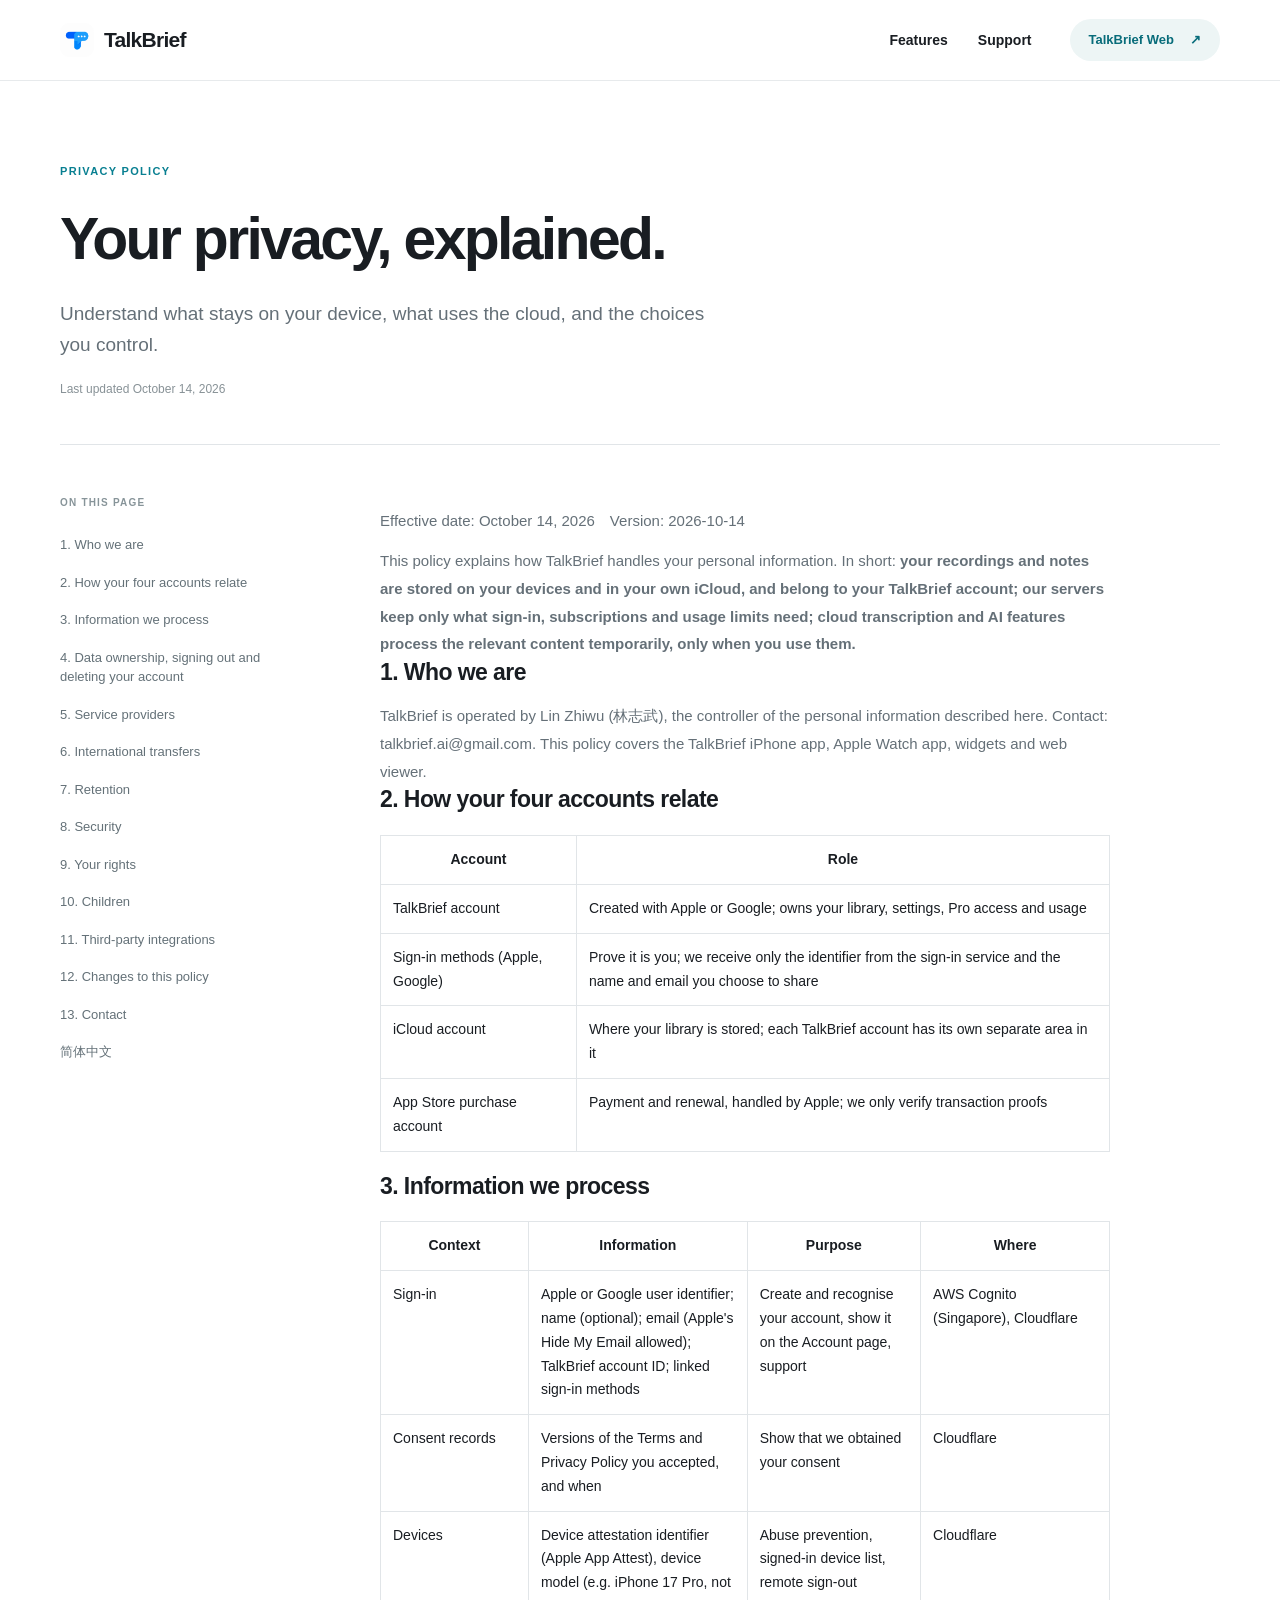
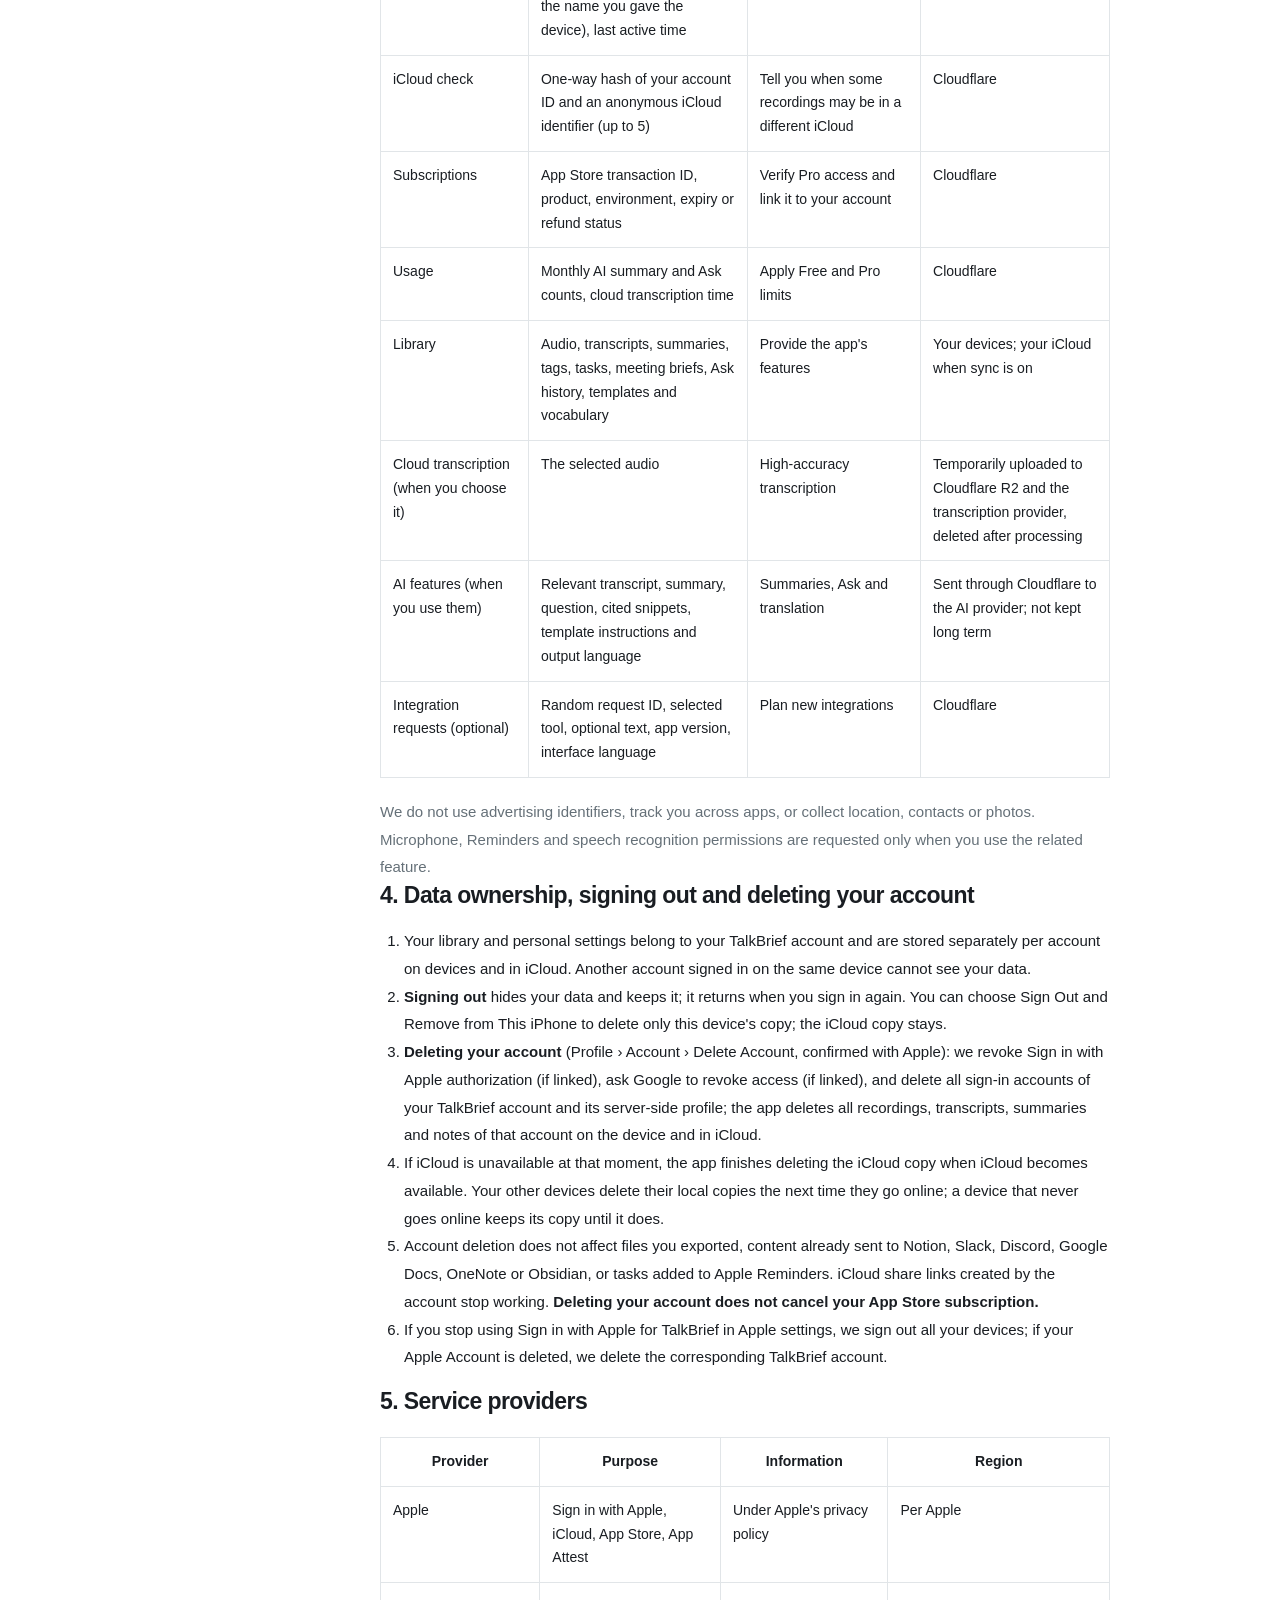
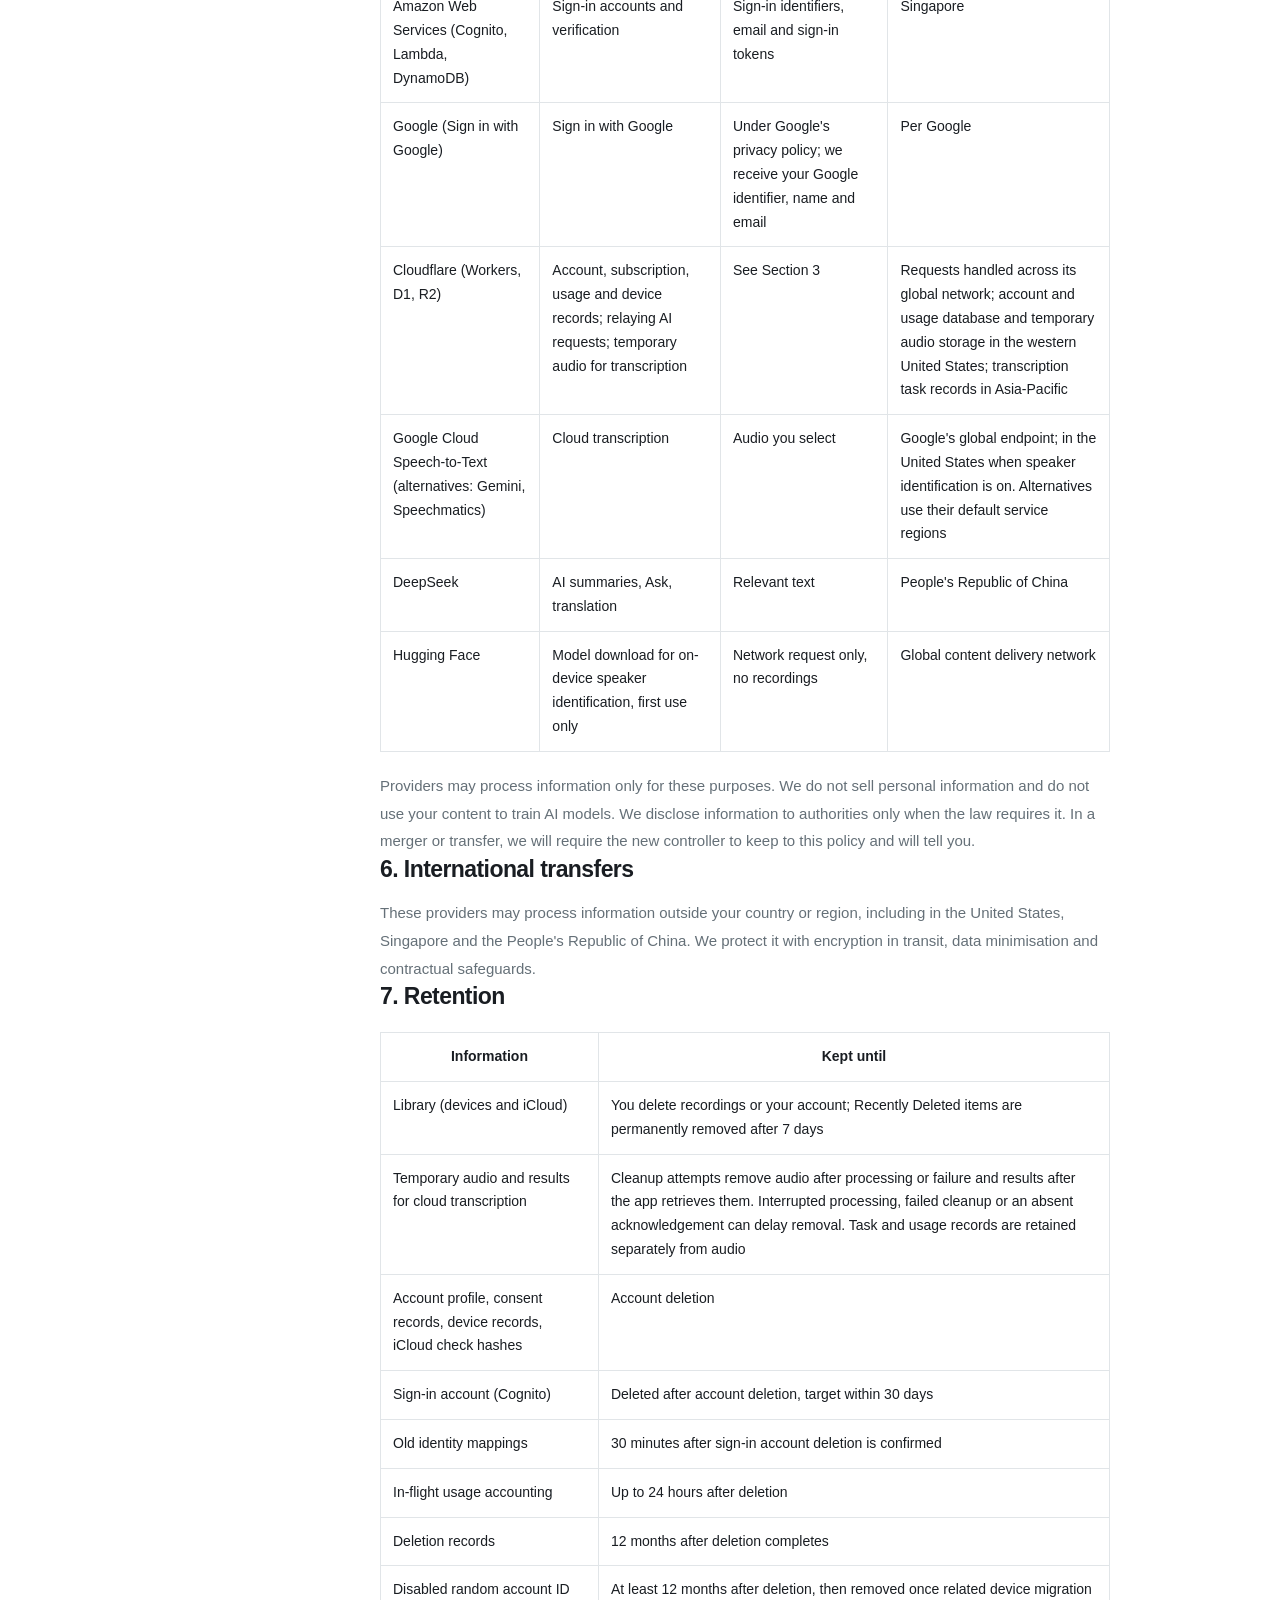
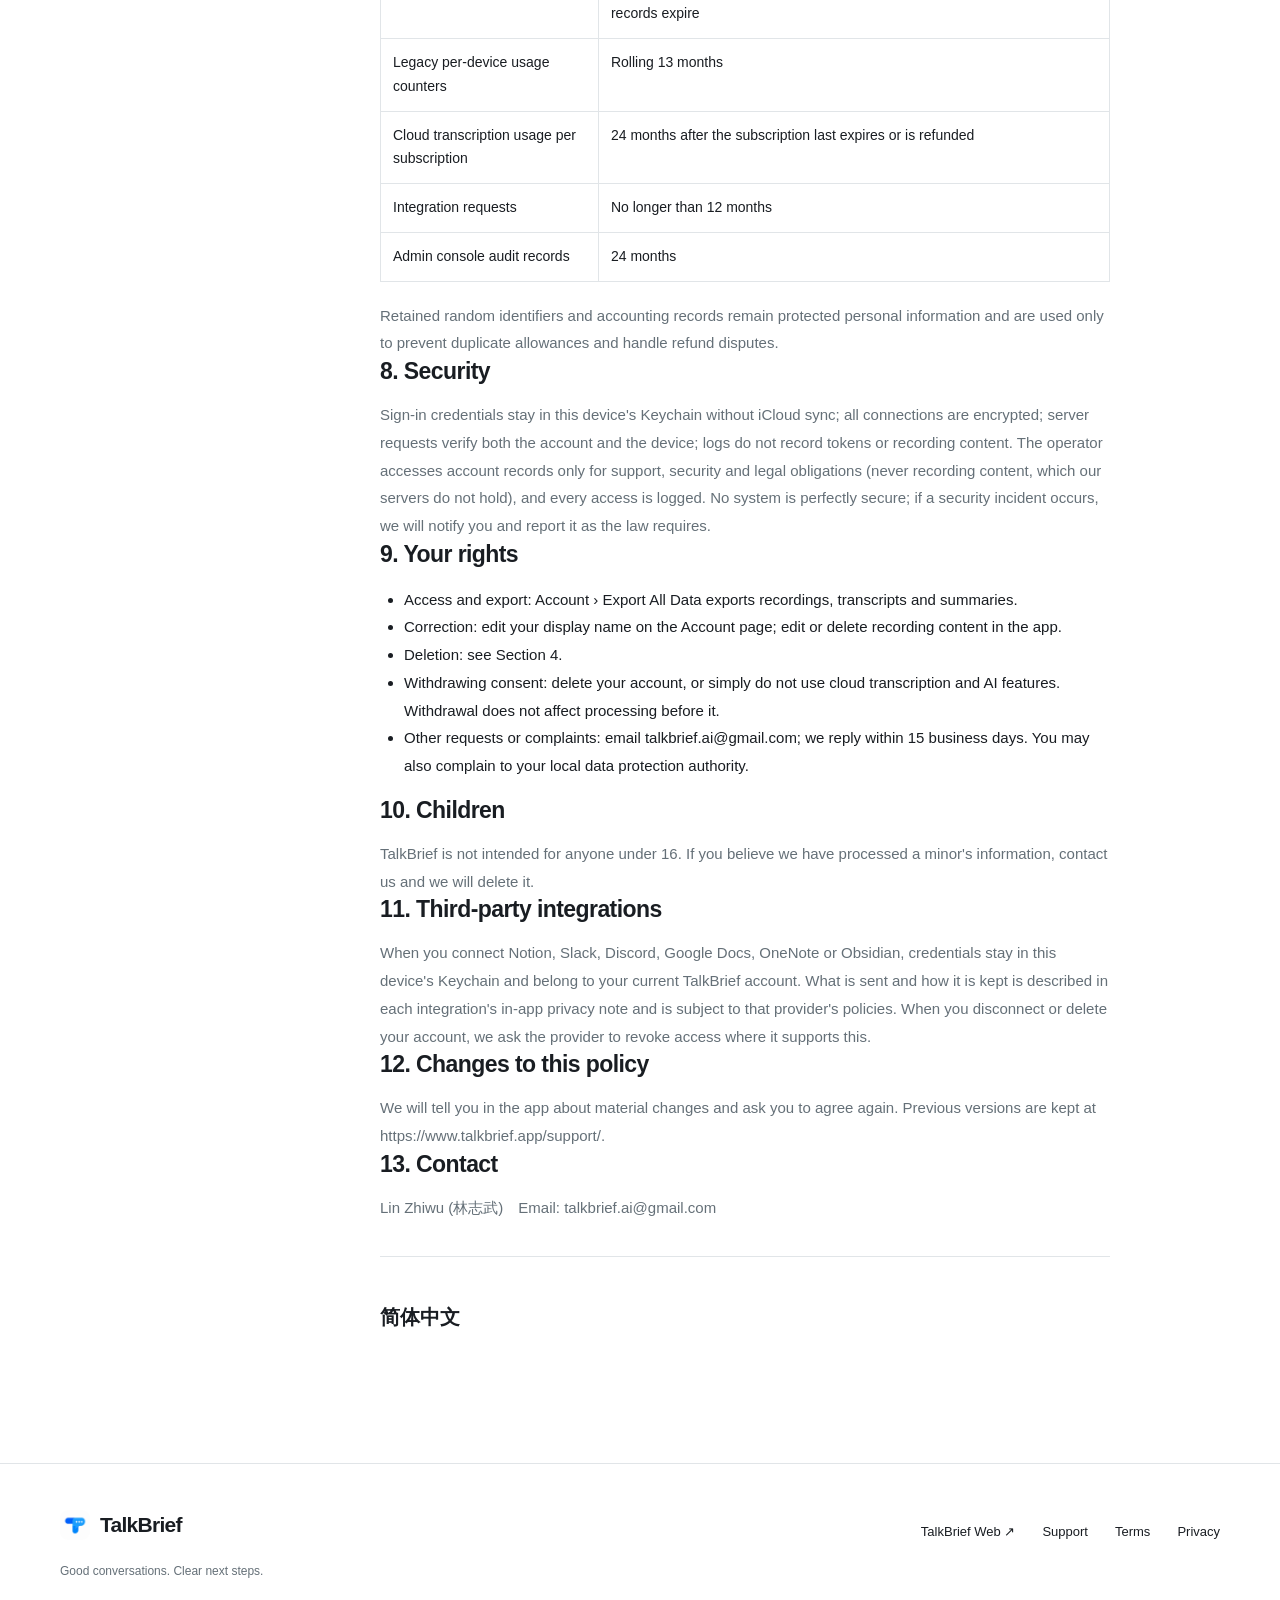
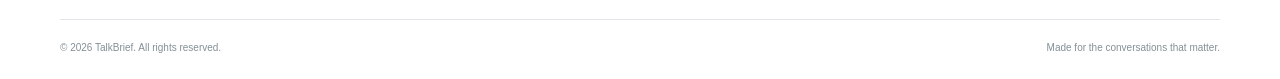
==== commit eebb0bd7: "fix(site): preserve current marketing shell for bilingual policy updates" ====
--- a/privacy/index.html
+++ b/privacy/index.html
@@ -1,41 +1,20 @@
 <!doctype html>
-<html lang="en">
-  <head>
-    <meta charset="utf-8">
-    <meta name="viewport" content="width=device-width, initial-scale=1">
-    <title>Privacy Policy - TalkBrief</title>
-    <meta name="description" content="TalkBrief privacy policy for Apple and Google login, account deletion, recordings, cloud AI, iCloud, subscriptions, and exports.">
-    <link rel="icon" href="../assets/talkbrief-icon.png">
-    <link rel="stylesheet" href="../assets/styles.css">
-  </head>
-  <body>
-    <header class="site-header">
-      <nav class="nav" aria-label="Main navigation">
-        <a class="brand" href="../">
-          <img src="../assets/talkbrief-icon.png" alt="TalkBrief app icon">
-          <span>TalkBrief</span>
-        </a>
-        <div class="nav-links">
-          <a href="../">Home</a>
-          <a href="../support/">Support</a>
-          <a href="../terms/">Terms</a>
-        </div>
-      </nav>
-    </header>
-
-    <main>
-      <section class="page-hero">
-        <p class="eyebrow">Privacy Policy</p>
-        <h1>TalkBrief is designed around local recordings and clear AI requests.</h1>
-        <p class="hero-copy">Updated October 14, 2026.</p>
-      </section>
-
-      <article class="legal">
+<html lang="en"><head><meta charset="utf-8"><meta name="viewport" content="width=device-width, initial-scale=1">
+<title>Privacy Policy — TalkBrief</title><meta name="description" content="How TalkBrief handles Apple and Google sign-in, account deletion, recordings, subscriptions, iCloud, and optional cloud services.">
+<meta name="theme-color" content="#f7f8fa"><link rel="canonical" href="https://www.talkbrief.app/privacy/">
+<meta property="og:type" content="website"><meta property="og:site_name" content="TalkBrief"><meta property="og:title" content="Privacy Policy — TalkBrief"><meta property="og:description" content="How TalkBrief handles Apple and Google sign-in, account deletion, recordings, subscriptions, iCloud, and optional cloud services."><meta property="og:url" content="https://www.talkbrief.app/privacy/"><meta property="og:image" content="https://www.talkbrief.app/assets/web-workspace.jpg">
+<meta name="twitter:card" content="summary_large_image"><link rel="icon" type="image/png" sizes="32x32" href="/assets/favicon-32.png?v=20260914c"><link rel="icon" type="image/png" sizes="64x64" href="/assets/favicon-64.png?v=20260914c"><link rel="apple-touch-icon" sizes="180x180" href="/assets/apple-touch-icon.png?v=20260914c"><link rel="stylesheet" href="/assets/styles.css"></head>
+<body><a class="skip-link" href="#main">Skip to content</a>
+<header class="site-header"><nav class="nav wrap" aria-label="Main navigation">
+<a class="brand" href="/" aria-label="TalkBrief home"><img src="/assets/talkbrief-icon.png?v=20260914c" width="34" height="34" alt=""><span>TalkBrief</span></a>
+<div class="nav-links"><a href="/#features">Features</a><a href="/support/" >Support</a></div>
+<a class="button nav-cta" href="https://web.talkbrief.app">TalkBrief Web <span aria-hidden="true">↗</span></a>
+</nav></header><main id="main"><section class="page-hero wrap legal-hero"><p class="eyebrow">PRIVACY POLICY</p><h1>Your privacy, explained.</h1><p class="lede">Understand what stays on your device, what uses the cloud, and the choices you control.</p><p class="updated">Last updated October 14, 2026</p></section><div class="legal-layout wrap"><nav class="contents" aria-label="Privacy Policy contents"><p>ON THIS PAGE</p><a href="#1-who-we-are">1. Who we are</a><a href="#2-how-your-four-accounts-relate">2. How your four accounts relate</a><a href="#3-information-we-process">3. Information we process</a><a href="#4-data-ownership-signing-out-and-deleting-your-account">4. Data ownership, signing out and deleting your account</a><a href="#5-service-providers">5. Service providers</a><a href="#6-international-transfers">6. International transfers</a><a href="#7-retention">7. Retention</a><a href="#8-security">8. Security</a><a href="#9-your-rights">9. Your rights</a><a href="#10-children">10. Children</a><a href="#11-third-party-integrations">11. Third-party integrations</a><a href="#12-changes-to-this-policy">12. Changes to this policy</a><a href="#13-contact">13. Contact</a><a href="#zh-Hans">简体中文</a></nav><article class="legal">
 <section lang="en" data-policy-version="2026-10-14" data-source-sha256="ecb3ff560b0f76bc55b1e778f33681d98d141ce3a9c60873b7738e45d8df2d10"><p>Effective date: October 14, 2026　Version: 2026-10-14</p>
 <p>This policy explains how TalkBrief handles your personal information. In short: <strong>your recordings and notes are stored on your devices and in your own iCloud, and belong to your TalkBrief account; our servers keep only what sign-in, subscriptions and usage limits need; cloud transcription and AI features process the relevant content temporarily, only when you use them.</strong></p>
-<h2>1. Who we are</h2>
+<h2 id="1-who-we-are">1. Who we are</h2>
 <p>TalkBrief is operated by Lin Zhiwu (林志武), the controller of the personal information described here. Contact: talkbrief.ai@gmail.com. This policy covers the TalkBrief iPhone app, Apple Watch app, widgets and web viewer.</p>
-<h2>2. How your four accounts relate</h2>
+<h2 id="2-how-your-four-accounts-relate">2. How your four accounts relate</h2>
 <div class="table-scroll"><table>
 <thead>
 <tr>
@@ -62,7 +41,7 @@
 </tr>
 </tbody>
 </table></div>
-<h2>3. Information we process</h2>
+<h2 id="3-information-we-process">3. Information we process</h2>
 <div class="table-scroll"><table>
 <thead>
 <tr>
@@ -136,7 +115,7 @@
 </tbody>
 </table></div>
 <p>We do not use advertising identifiers, track you across apps, or collect location, contacts or photos. Microphone, Reminders and speech recognition permissions are requested only when you use the related feature.</p>
-<h2>4. Data ownership, signing out and deleting your account</h2>
+<h2 id="4-data-ownership-signing-out-and-deleting-your-account">4. Data ownership, signing out and deleting your account</h2>
 <ol>
 <li>Your library and personal settings belong to your TalkBrief account and are stored separately per account on devices and in iCloud. Another account signed in on the same device cannot see your data.</li>
 <li><strong>Signing out</strong> hides your data and keeps it; it returns when you sign in again. You can choose Sign Out and Remove from This iPhone to delete only this device's copy; the iCloud copy stays.</li>
@@ -145,7 +124,7 @@
 <li>Account deletion does not affect files you exported, content already sent to Notion, Slack, Discord, Google Docs, OneNote or Obsidian, or tasks added to Apple Reminders. iCloud share links created by the account stop working. <strong>Deleting your account does not cancel your App Store subscription.</strong></li>
 <li>If you stop using Sign in with Apple for TalkBrief in Apple settings, we sign out all your devices; if your Apple Account is deleted, we delete the corresponding TalkBrief account.</li>
 </ol>
-<h2>5. Service providers</h2>
+<h2 id="5-service-providers">5. Service providers</h2>
 <div class="table-scroll"><table>
 <thead>
 <tr>
@@ -201,9 +180,9 @@
 </tbody>
 </table></div>
 <p>Providers may process information only for these purposes. We do not sell personal information and do not use your content to train AI models. We disclose information to authorities only when the law requires it. In a merger or transfer, we will require the new controller to keep to this policy and will tell you.</p>
-<h2>6. International transfers</h2>
+<h2 id="6-international-transfers">6. International transfers</h2>
 <p>These providers may process information outside your country or region, including in the United States, Singapore and the People's Republic of China. We protect it with encryption in transit, data minimisation and contractual safeguards.</p>
-<h2>7. Retention</h2>
+<h2 id="7-retention">7. Retention</h2>
 <div class="table-scroll"><table>
 <thead>
 <tr>
@@ -263,9 +242,9 @@
 </tbody>
 </table></div>
 <p>Retained random identifiers and accounting records remain protected personal information and are used only to prevent duplicate allowances and handle refund disputes.</p>
-<h2>8. Security</h2>
+<h2 id="8-security">8. Security</h2>
 <p>Sign-in credentials stay in this device's Keychain without iCloud sync; all connections are encrypted; server requests verify both the account and the device; logs do not record tokens or recording content. The operator accesses account records only for support, security and legal obligations (never recording content, which our servers do not hold), and every access is logged. No system is perfectly secure; if a security incident occurs, we will notify you and report it as the law requires.</p>
-<h2>9. Your rights</h2>
+<h2 id="9-your-rights">9. Your rights</h2>
 <ul>
 <li>Access and export: Account › Export All Data exports recordings, transcripts and summaries.</li>
 <li>Correction: edit your display name on the Account page; edit or delete recording content in the app.</li>
@@ -273,19 +252,19 @@
 <li>Withdrawing consent: delete your account, or simply do not use cloud transcription and AI features. Withdrawal does not affect processing before it.</li>
 <li>Other requests or complaints: email talkbrief.ai@gmail.com; we reply within 15 business days. You may also complain to your local data protection authority.</li>
 </ul>
-<h2>10. Children</h2>
+<h2 id="10-children">10. Children</h2>
 <p>TalkBrief is not intended for anyone under 16. If you believe we have processed a minor's information, contact us and we will delete it.</p>
-<h2>11. Third-party integrations</h2>
+<h2 id="11-third-party-integrations">11. Third-party integrations</h2>
 <p>When you connect Notion, Slack, Discord, Google Docs, OneNote or Obsidian, credentials stay in this device's Keychain and belong to your current TalkBrief account. What is sent and how it is kept is described in each integration's in-app privacy note and is subject to that provider's policies. When you disconnect or delete your account, we ask the provider to revoke access where it supports this.</p>
-<h2>12. Changes to this policy</h2>
+<h2 id="12-changes-to-this-policy">12. Changes to this policy</h2>
 <p>We will tell you in the app about material changes and ask you to agree again. Previous versions are kept at https://www.talkbrief.app/support/.</p>
-<h2>13. Contact</h2>
+<h2 id="13-contact">13. Contact</h2>
 <p>Lin Zhiwu (林志武)　Email: talkbrief.ai@gmail.com</p></section>
 <details id="zh-Hans"><summary lang="zh-Hans">简体中文</summary><section lang="zh-Hans" data-policy-version="2026-10-14" data-source-sha256="2505fd537554c5ea40f3ab0d89f00a8aa12a70f9ec7f073366d94d1164faecf0"><p>生效日期：2026-10-14　版本：2026-10-14</p>
 <p>本政策说明 TalkBrief 如何处理你的个人信息。简单说：<strong>你的录音和笔记存在你的设备和你自己的 iCloud 中，归你的 TalkBrief 账号所有；我们的服务器只保存登录、订阅和用量所需的信息；云端转写和 AI 功能只在你使用时临时处理相关内容。</strong></p>
-<h2>1. 我们是谁</h2>
+<h2 id="zh-1">1. 我们是谁</h2>
 <p>TalkBrief 由林志武运营，是本政策所述个人信息的处理者。联系邮箱：talkbrief.ai@gmail.com。本政策适用于 TalkBrief iPhone App、Apple Watch App、小组件和网页版。</p>
-<h2>2. 四个账户的关系</h2>
+<h2 id="zh-2">2. 四个账户的关系</h2>
 <div class="table-scroll"><table>
 <thead>
 <tr>
@@ -312,7 +291,7 @@
 </tr>
 </tbody>
 </table></div>
-<h2>3. 我们处理哪些信息</h2>
+<h2 id="zh-3">3. 我们处理哪些信息</h2>
 <div class="table-scroll"><table>
 <thead>
 <tr>
@@ -386,7 +365,7 @@
 </tbody>
 </table></div>
 <p>我们不使用广告标识符，不做跨 App 追踪，不收集位置、通讯录或照片。麦克风、提醒事项、语音识别等权限仅在你使用对应功能时申请。</p>
-<h2>4. 数据归属、退出登录与删除账号</h2>
+<h2 id="zh-4">4. 数据归属、退出登录与删除账号</h2>
 <ol>
 <li>录音库和个人设置归你的 TalkBrief 账号所有，在设备和 iCloud 中按账号分开存放。同一台设备上登录其他账号，看不到你的数据。</li>
 <li><strong>退出登录：</strong>数据被隐藏并保留，重新登录后恢复；可选“退出并从此 iPhone 移除”，仅删除本机副本，iCloud 副本保留。</li>
@@ -395,7 +374,7 @@
 <li>删除账号不影响：已导出的文件；已发送到 Notion、Slack、Discord、Google 文档、OneNote、Obsidian 的内容；已添加到 Apple 提醒事项的任务。该账号创建的 iCloud 共享链接将失效。<strong>删除账号不会取消 App Store 订阅。</strong></li>
 <li>如果你在 Apple 设置中停止对 TalkBrief 使用“通过 Apple 登录”，我们会退出你的所有设备；如果你的 Apple 账户被删除，我们会删除对应的 TalkBrief 账号。</li>
 </ol>
-<h2>5. 受委托的服务商</h2>
+<h2 id="zh-5">5. 受委托的服务商</h2>
 <div class="table-scroll"><table>
 <thead>
 <tr>
@@ -451,9 +430,9 @@
 </tbody>
 </table></div>
 <p>服务商只能为上述用途处理信息。我们不出售个人信息，不用你的内容训练 AI 模型。只有法律要求时才会向有关机关披露。若发生并购或转让，我们会要求新的处理者继续遵守本政策并告知你。</p>
-<h2>6. 跨境传输</h2>
+<h2 id="zh-6">6. 跨境传输</h2>
 <p>上述服务商可能在你所在国家或地区以外处理信息，包括美国、新加坡和中华人民共和国。我们通过加密传输、最少必要信息和合同约束保护你的信息。</p>
-<h2>7. 保存期限</h2>
+<h2 id="zh-7">7. 保存期限</h2>
 <div class="table-scroll"><table>
 <thead>
 <tr>
@@ -513,9 +492,9 @@
 </tbody>
 </table></div>
 <p>保留的随机编号和记账记录仍属于受保护的个人信息，只用于防止重复发放额度和处理退款争议。</p>
-<h2>8. 安全措施</h2>
+<h2 id="zh-8">8. 安全措施</h2>
 <p>登录凭证只存在本机钥匙串且不经 iCloud 同步；传输全程加密；服务器请求同时核验账号和设备；日志不记录令牌和录音内容。运营者仅因客服、安全和法律义务访问账号记录（不含录音内容，我们的服务器上没有录音），每次访问都会留下审计记录。没有绝对安全的系统；如发生安全事件，我们将按法律要求告知你并报告。</p>
-<h2>9. 你的权利</h2>
+<h2 id="zh-9">9. 你的权利</h2>
 <ul>
 <li>查阅和导出：在“账户 › 导出全部数据”导出录音、转写和摘要。</li>
 <li>更正：在账户页修改显示名称；录音内容可在 App 内编辑或删除。</li>
@@ -523,25 +502,12 @@
 <li>撤回同意：可通过删除账号撤回；也可不使用云转写和 AI 功能。撤回不影响此前处理的合法性。</li>
 <li>其他请求或投诉：发邮件至 talkbrief.ai@gmail.com，我们在 15 个工作日内答复。你也可以向所在地的个人信息保护监管机构投诉。</li>
 </ul>
-<h2>10. 未成年人</h2>
+<h2 id="zh-10">10. 未成年人</h2>
 <p>TalkBrief 不面向 16 周岁以下用户。如发现我们无意中处理了未成年人信息，请联系我们删除。</p>
-<h2>11. 第三方集成</h2>
+<h2 id="zh-11">11. 第三方集成</h2>
 <p>连接 Notion、Slack、Discord、Google 文档、OneNote、Obsidian 时，授权凭证存在本机钥匙串，归当前 TalkBrief 账号；发送的内容和保存方式以 App 内各集成的隐私说明为准，并受对方政策约束。断开连接或删除账号时，我们会在对方支持时请求撤销授权。</p>
-<h2>12. 政策更新</h2>
+<h2 id="zh-12">12. 政策更新</h2>
 <p>政策重要变更时，我们会在 App 内提示并请你重新同意。历史版本在 https://www.talkbrief.app/support/ 保留。</p>
-<h2>13. 联系我们</h2>
+<h2 id="zh-13">13. 联系我们</h2>
 <p>林志武　邮箱：talkbrief.ai@gmail.com</p></section></details>
-</article>
-    </main>
-
-    <footer class="site-footer">
-      <div class="footer-inner">
-        <span>© 2026 TalkBrief. All rights reserved.</span>
-        <div class="nav-links">
-          <a href="../support/">Support</a>
-          <a href="../terms/">Terms</a>
-        </div>
-      </div>
-    </footer>
-  </body>
-</html>
+</article></div></main><footer class="site-footer"><div class="wrap footer-top"><div><a class="brand" href="/"><img src="/assets/talkbrief-icon.png?v=20260914c" width="30" height="30" alt=""><span>TalkBrief</span></a><p>Good conversations. Clear next steps.</p></div><nav aria-label="Footer navigation"><a href="https://web.talkbrief.app">TalkBrief Web ↗</a><a href="/support/">Support</a><a href="/terms/">Terms</a><a href="/privacy/">Privacy</a></nav></div><div class="wrap footer-bottom"><span>© 2026 TalkBrief. All rights reserved.</span><span>Made for the conversations that matter.</span></div></footer></body></html>
--- a/assets/styles.css
+++ b/assets/styles.css
@@ -1,405 +1,278 @@
-:root {
-  color-scheme: light;
-  --ink: #151a20;
-  --muted: #5e6974;
-  --line: #d9e2e7;
-  --paper: #f7fafb;
-  --surface: #ffffff;
-  --teal: #00a0c7;
-  --mint: #20d7ae;
-  --blue: #0a8fe0;
-  --shadow: 0 22px 70px rgba(31, 50, 60, 0.12);
-  --radius: 24px;
-}
-
-* {
-  box-sizing: border-box;
-}
-
-html {
-  scroll-behavior: smooth;
-}
-
-body {
-  margin: 0;
-  background: var(--paper);
-  color: var(--ink);
-  font-family: ui-sans-serif, -apple-system, BlinkMacSystemFont, "Segoe UI", sans-serif;
-  line-height: 1.5;
-}
-
-a {
-  color: inherit;
-  text-decoration: none;
-}
-
-.site-header {
-  position: sticky;
-  top: 0;
-  z-index: 20;
-  border-bottom: 1px solid rgba(21, 26, 32, 0.08);
-  background: rgba(247, 250, 251, 0.86);
-  backdrop-filter: blur(18px);
-}
-
-.nav {
-  max-width: 1180px;
-  margin: 0 auto;
-  padding: 14px 22px;
-  display: flex;
-  align-items: center;
-  justify-content: space-between;
-  gap: 18px;
-}
-
-.brand {
-  display: inline-flex;
-  align-items: center;
-  gap: 10px;
-  font-weight: 760;
-  letter-spacing: 0;
-}
-
-.brand img {
-  width: 34px;
-  height: 34px;
-  border-radius: 9px;
-}
-
-.nav-links {
-  display: flex;
-  align-items: center;
-  gap: 18px;
-  color: var(--muted);
-  font-size: 14px;
-  font-weight: 650;
-}
-
-.nav-links a:hover {
-  color: var(--ink);
-}
-
-.hero {
-  min-height: 92dvh;
-  display: grid;
-  align-items: center;
-  background-image:
-    linear-gradient(90deg, rgba(247, 250, 251, 0.98) 0%, rgba(247, 250, 251, 0.92) 36%, rgba(247, 250, 251, 0.28) 68%),
-    url("talkbrief-hero.png");
-  background-size: cover;
-  background-position: center right;
-  border-bottom: 1px solid rgba(21, 26, 32, 0.08);
-}
-
-.hero-inner {
-  max-width: 1180px;
-  width: 100%;
-  margin: 0 auto;
-  padding: 92px 22px 70px;
-}
-
-.eyebrow {
-  color: var(--teal);
-  font-size: 13px;
-  font-weight: 760;
-  letter-spacing: 0.08em;
-  text-transform: uppercase;
-}
-
-h1,
-h2,
-h3,
-p {
-  margin-top: 0;
-}
-
-h1 {
-  max-width: 640px;
-  margin-bottom: 18px;
-  font-size: clamp(48px, 8vw, 94px);
-  line-height: 0.94;
-  letter-spacing: 0;
-}
-
-.hero-copy {
-  max-width: 610px;
-  color: #38434d;
-  font-size: clamp(18px, 2.2vw, 24px);
-}
-
-.hero-actions {
-  margin-top: 34px;
-  display: flex;
-  flex-wrap: wrap;
-  gap: 12px;
-}
-
-.button {
-  display: inline-flex;
-  align-items: center;
-  justify-content: center;
-  min-height: 46px;
-  padding: 0 18px;
-  border: 1px solid transparent;
-  border-radius: 999px;
-  font-weight: 740;
-  transition: transform 160ms ease, border-color 160ms ease, background 160ms ease;
-}
-
-.button:active {
-  transform: scale(0.98);
-}
-
-.button.primary {
-  color: #ffffff;
-  background: var(--ink);
-}
-
-.button.secondary {
-  color: var(--ink);
-  border-color: rgba(21, 26, 32, 0.14);
-  background: rgba(255, 255, 255, 0.72);
-}
-
-.section {
-  max-width: 1180px;
-  margin: 0 auto;
-  padding: 86px 22px;
-}
-
-.section.compact {
-  padding-top: 46px;
-}
-
-.section-heading {
-  max-width: 720px;
-  margin-bottom: 34px;
-}
-
-.section-heading h2 {
-  margin-bottom: 10px;
-  font-size: clamp(34px, 4.8vw, 58px);
-  line-height: 1;
-  letter-spacing: 0;
-}
-
-.section-heading p {
-  color: var(--muted);
-  font-size: 18px;
-}
-
-.feature-grid {
-  display: grid;
-  grid-template-columns: repeat(12, 1fr);
-  gap: 16px;
-}
-
-.feature {
-  min-height: 214px;
-  padding: 24px;
-  border: 1px solid var(--line);
-  border-radius: var(--radius);
-  background: var(--surface);
-  box-shadow: 0 12px 32px rgba(31, 50, 60, 0.06);
-}
-
-.feature.wide {
-  grid-column: span 7;
-}
-
-.feature.mid {
-  grid-column: span 5;
-}
-
-.feature.third {
-  grid-column: span 4;
-}
-
-.feature h3 {
-  margin-bottom: 10px;
-  font-size: 22px;
-}
-
-.feature p,
-.legal p,
-.legal li,
-.support-card p {
-  color: var(--muted);
-}
-
-.pill {
-  display: inline-flex;
-  align-items: center;
-  margin-bottom: 18px;
-  padding: 7px 11px;
-  border-radius: 999px;
-  color: #087c8e;
-  background: #e8f8f7;
-  font-size: 13px;
-  font-weight: 760;
-}
-
-.workflow {
-  display: grid;
-  grid-template-columns: 1.1fr 0.9fr;
-  gap: 28px;
-  align-items: start;
-}
-
-.steps {
-  counter-reset: step;
-  display: grid;
-  gap: 14px;
-}
-
-.step {
-  counter-increment: step;
-  display: grid;
-  grid-template-columns: 46px 1fr;
-  gap: 14px;
-  padding: 18px;
-  border-top: 1px solid var(--line);
-}
-
-.step::before {
-  content: counter(step);
-  display: grid;
-  place-items: center;
-  width: 34px;
-  height: 34px;
-  border-radius: 50%;
-  color: #ffffff;
-  background: var(--teal);
-  font-weight: 800;
-}
-
-.quote-panel {
-  padding: 28px;
-  border-radius: 32px;
-  background: var(--ink);
-  color: #ffffff;
-  box-shadow: var(--shadow);
-}
-
-.quote-panel p {
-  color: rgba(255, 255, 255, 0.76);
-}
-
-.mini-list {
-  display: grid;
-  gap: 10px;
-  margin-top: 24px;
-}
-
-.mini-list span {
-  display: block;
-  padding: 12px 14px;
-  border: 1px solid rgba(255, 255, 255, 0.12);
-  border-radius: 14px;
-  background: rgba(255, 255, 255, 0.07);
-}
-
-.page-hero {
-  max-width: 920px;
-  margin: 0 auto;
-  padding: 82px 22px 34px;
-  text-align: left;
-}
-
-.page-hero h1 {
-  max-width: 760px;
-  font-size: clamp(42px, 7vw, 72px);
-}
-
-.legal,
-.support-grid {
-  max-width: 920px;
-  margin: 0 auto;
-  padding: 16px 22px 88px;
-}
-
-.legal section,
-.support-card {
-  padding: 24px 0;
-  border-top: 1px solid var(--line);
-}
-
-.legal h2,
-.support-card h2 {
-  font-size: 26px;
-}
-
-.support-grid {
-  display: grid;
-  grid-template-columns: 1fr 1fr;
-  gap: 18px;
-}
-
-.support-card {
-  padding: 24px;
-  border: 1px solid var(--line);
-  border-radius: var(--radius);
-  background: #ffffff;
-}
-
-.site-footer {
-  border-top: 1px solid rgba(21, 26, 32, 0.08);
-  background: #ffffff;
-}
-
-.footer-inner {
-  max-width: 1180px;
-  margin: 0 auto;
-  padding: 26px 22px;
-  display: flex;
-  justify-content: space-between;
-  gap: 16px;
-  color: var(--muted);
-  font-size: 14px;
-}
-
-@media (max-width: 760px) {
-  .nav {
-    align-items: flex-start;
-    flex-direction: column;
-  }
-
-  .nav-links {
-    flex-wrap: wrap;
-  }
-
-  .hero {
-    min-height: 86dvh;
-    background-image:
-      linear-gradient(180deg, rgba(247, 250, 251, 0.98) 0%, rgba(247, 250, 251, 0.86) 54%, rgba(247, 250, 251, 0.42) 100%),
-      url("talkbrief-hero.png");
-    background-position: 62% center;
-  }
-
-  .hero-inner {
-    padding-top: 72px;
-  }
-
-  .feature-grid,
-  .workflow,
-  .support-grid {
-    grid-template-columns: 1fr;
-  }
-
-  .feature.wide,
-  .feature.mid,
-  .feature.third {
-    grid-column: auto;
-  }
-
-  .footer-inner {
-    flex-direction: column;
-  }
-}
-
-/* Bilingual policy tables stay contained on mobile. */
-.legal .table-scroll { overflow-x: auto; max-width: 100%; }
-.legal table { width: 100%; border-collapse: collapse; font-size: .9rem; }
-.legal th, .legal td { padding: .65rem; text-align: left; vertical-align: top; border-bottom: 1px solid #dce6e9; min-width: 8rem; }
-.legal details { margin-top: 2rem; }
-.legal summary { cursor: pointer; font-weight: 600; }
+:root{color-scheme:light;--ink:#191d22;--muted:#657078;--accent:#087f91;--line:#e1e5e8;--paper:#f7f8fa}
+*{box-sizing:border-box}
+html{scroll-behavior:smooth;scroll-padding-top:110px}
+body{margin:0;color:var(--ink);background:#fff;font-family:-apple-system,BlinkMacSystemFont,"Segoe UI",sans-serif;font-size:16px;line-height:1.6;-webkit-font-smoothing:antialiased}
+a{color:inherit;text-decoration:none}
+img{display:block;max-width:100%;height:auto}
+a:focus-visible,summary:focus-visible{outline:3px solid var(--accent);outline-offset:5px;border-radius:5px}
+a:hover{color:var(--accent)}
+::selection{background:#ccebee}
+h1,h2,h3,p{margin:0}
+h1,h2,h3{line-height:1.12;letter-spacing:-.045em}
+h1{font-size:clamp(44px,4.9vw,70px);font-weight:680}
+h2{font-size:clamp(34px,3.3vw,47px);font-weight:650}
+h3{font-size:23px;letter-spacing:-.025em;font-weight:650}
+p{color:var(--muted)}
+.wrap{width:min(1160px,calc(100% - 80px));margin-inline:auto}
+.skip-link{position:fixed;top:-80px;left:16px;z-index:100;background:var(--ink);color:white;padding:12px 20px}
+.skip-link:focus{top:12px}
+.site-header{position:sticky;top:0;z-index:50;background:rgba(255,255,255,.93);border-bottom:1px solid #e1e5e8cc;backdrop-filter:blur(16px)}
+.nav{display:flex;align-items:center;gap:38px;min-height:80px}
+.brand{display:inline-flex;align-items:center;gap:10px;font-size:21px;letter-spacing:-.035em;font-weight:700;color:var(--ink)}
+.brand img{border-radius:9px}
+.nav-links{display:flex;align-items:center;gap:30px;margin-left:auto;font-size:14px;font-weight:550}
+.nav-links a{padding:12px 0}
+.nav-links [aria-current]{color:var(--accent)}
+.button{display:inline-flex;align-items:center;justify-content:center;gap:16px;border:1px solid transparent;border-radius:100px;min-height:50px;padding:12px 24px;font-size:14px;font-weight:600;line-height:1.4;transition:background .18s,transform .18s}
+.button:hover{transform:translateY(-2px)}
+.primary{background:var(--ink);color:white}
+.primary:hover{background:var(--accent);color:white}
+.nav-cta{min-height:42px;padding:10px 18px;background:#edf5f5;color:#086c7a;font-size:13px}
+.nav-cta:hover{background:#dceeed}
+.text-link{display:inline-flex;align-items:center;gap:12px;font-size:14px;font-weight:600;padding:12px 0;color:var(--ink)}
+.eyebrow{font-size:11px;font-weight:650;letter-spacing:.12em;color:var(--accent);margin-bottom:25px}
+.status-dot{display:inline-block;width:7px;height:7px;border-radius:50%;background:#099b87;margin-right:8px}
+.hero{display:grid;grid-template-columns:1.06fr 1fr;align-items:center;gap:22px;min-height:725px;padding-block:70px 65px}
+.hero h1 span{color:#6e787e}
+.lede{font-size:19px;line-height:1.65;max-width:480px;margin-top:26px}
+.hero-actions{display:flex;align-items:center;gap:24px;margin-top:34px;flex-wrap:wrap}
+.fineprint{font-size:12px;line-height:1.6;margin-top:19px}
+.product-stage{position:relative;background:radial-gradient(ellipse at 35% 70%,#d4ebeb 0,transparent 60%),#f1f4f5;border-radius:32px;height:570px;margin-left:12px}
+.stage-label{position:absolute;top:29px;left:29px;font-size:9px;font-weight:650;letter-spacing:.13em;color:#76878c}
+.phone{position:absolute;width:211px;top:66px;left:24px;border:5px solid #30383b;border-radius:34px;background:#30383b;box-shadow:0 24px 42px -20px #40596166;transform:rotate(-6deg);overflow:hidden}
+.phone img{width:100%;border-radius:28px}
+.brief-card{position:absolute;top:159px;right:-10px;width:300px;padding:25px 24px 19px;border:1px solid #ebedef;background:#fff;border-radius:19px;box-shadow:0 22px 55px -25px #48677266;transform:rotate(3deg)}
+.brief-top{display:flex;align-items:center;gap:8px;font-size:8px;letter-spacing:.07em;color:var(--accent);font-weight:650;margin-bottom:20px}
+.brief-icon{font-size:18px}
+.brief-card h2{font-size:24px}
+.brief-caption{font-size:10px;margin-top:7px}
+.brief-rule{height:1px;background:var(--line);margin:17px 0}
+.label{font-size:9px;letter-spacing:.1em;font-weight:650;color:var(--accent)}
+.brief-card>.label+p{font-size:11px;line-height:1.7;margin:7px 0 18px;color:#546068}
+.sample-tasks{margin:9px 0 18px;padding:0;list-style:none;font-size:10px;line-height:2.5}
+.sample-tasks span{color:var(--accent);border:1px solid #b2d5d8;border-radius:3px;margin-right:8px;padding:0 2px}
+.brief-bottom{border-top:1px solid var(--line);padding-top:14px;font-size:9px;color:#698087}
+.brief-bottom .status-dot{width:5px;height:5px}
+.stage-caption{position:absolute;bottom:17px;left:29px;font-size:9px;color:#647b80}
+.use-strip{border-block:1px solid var(--line)}
+.use-strip>.wrap{display:flex;align-items:center;justify-content:space-between;gap:24px;padding-block:24px;color:#677078;font-size:13px}
+.use-strip span:first-child{font-size:10px;font-weight:650;letter-spacing:.1em;color:#939c9f}
+.section{padding-block:105px}
+.section-intro{max-width:690px}
+.section-intro>p:last-child{margin-top:22px;font-size:17px}
+.features{display:grid;grid-template-columns:repeat(3,1fr);gap:22px;margin-top:43px}
+.feature{background:var(--paper);border:1px solid #f0f1f3;border-radius:24px;padding:31px 30px 24px;display:flex;flex-direction:column;min-height:355px}
+.feature-number{font-size:10px;letter-spacing:.1em;color:var(--accent);font-weight:650;margin-bottom:29px}
+.feature h3{max-width:230px;line-height:1.2}
+.feature p{font-size:14px;line-height:1.75;margin-top:15px}
+.waveform{height:88px;display:flex;align-items:center;justify-content:center;gap:5px;margin-top:auto;padding-top:16px}
+.waveform i{width:5px;height:var(--h);max-height:60px;border-radius:5px;background:#29969f;opacity:.7}
+.waveform i:nth-child(3n){opacity:.35}
+.summary-lines{margin-top:24px;padding:4px 0 10px;display:grid;gap:9px}
+.summary-lines span{height:6px;width:95%;background:#dce4e7;border-radius:6px}
+.summary-lines span:first-child{width:45%;background:#8ab9be}
+.summary-lines span:nth-child(3){width:80%}
+.summary-lines span:last-child{width:65%}
+.task-art{display:grid;grid-template-columns:20px 1fr;align-items:center;gap:13px;margin-top:auto;padding:20px 0 10px}
+.task-art span{font-size:11px;color:#277b81;background:#d9eeed;text-align:center;border-radius:50%;width:20px;height:20px}
+.task-art div{height:6px;width:83%;border-radius:10px;background:#dce4e7}
+.task-art div:last-child{width:64%}
+.section-note{font-size:12px;margin-top:23px;max-width:800px}
+.web-section{background:#f0f6f6;padding-block:91px 65px}
+.web-intro{display:grid;grid-template-columns:1fr .74fr;gap:80px;align-items:end}
+.web-intro>div:last-child p{font-size:17px;line-height:1.7;margin-bottom:24px}
+.browser-preview{margin:47px 0 0;background:white;border:1px solid #d2e0e1;border-radius:16px;overflow:hidden;box-shadow:0 35px 55px -40px #4c686d80}
+.browser-bar{height:44px;display:flex;align-items:center;justify-content:space-between;padding:0 17px;background:#f8fafb;border-bottom:1px solid var(--line);font-size:10px;color:#839296}
+.browser-bar>div{display:flex;gap:5px}
+.browser-bar i{width:7px;height:7px;border-radius:50%;background:#d6dfe1}
+.browser-preview>img{width:100%}
+.browser-preview figcaption{text-align:center;padding:12px;font-size:10px;color:#849194;border-top:1px solid #eef1f2}
+.web-benefits{display:grid;grid-template-columns:repeat(3,1fr);gap:45px;margin-top:35px}
+.web-benefits strong{font-size:15px;font-weight:650}
+.web-benefits p{margin-top:8px;font-size:13px;line-height:1.7}
+.privacy-section{display:grid;grid-template-columns:.85fr 1fr;gap:110px}
+.privacy-section .text-link{margin-top:25px}
+.privacy-points article{display:flex;gap:24px;padding:24px 0;border-bottom:1px solid var(--line)}
+.privacy-points article:first-child{padding-top:0}
+.privacy-points article>span{font-size:11px;color:#9aa7ab;padding-top:5px}
+.privacy-points h3{font-size:20px}
+.privacy-points p{font-size:14px;margin-top:10px;line-height:1.75}
+.closing{display:flex;flex-direction:column;align-items:center;text-align:center;background:var(--paper);border-radius:30px;padding:60px 25px;margin-bottom:85px}
+.closing img{border-radius:15px;margin-bottom:25px}
+.closing h2{font-size:clamp(28px,3vw,40px)}
+.closing p{margin:15px 0 26px}
+.closing .text-link{font-size:12px;margin-top:12px;color:var(--muted)}
+.site-footer{border-top:1px solid var(--line);padding:44px 0 23px}
+.footer-top{display:flex;justify-content:space-between;gap:36px;align-items:flex-start}
+.footer-top p{font-size:12px;margin-top:14px}
+.footer-top nav{display:flex;gap:27px;font-size:13px;padding-top:8px;flex-wrap:wrap}
+.footer-top nav a{padding-block:6px}
+.footer-bottom{display:flex;justify-content:space-between;gap:24px;font-size:10px;color:#839096;border-top:1px solid var(--line);padding-top:20px;margin-top:38px}
+.page-hero{padding-block:82px 65px}
+.page-hero h1{font-size:clamp(44px,5vw,67px)}
+.page-hero .lede{max-width:650px}
+.updated{font-size:12px;margin-top:20px;color:#889297}
+.support-layout{display:grid;grid-template-columns:290px 1fr;gap:90px;padding-bottom:100px;align-items:start}
+.contact-card{background:var(--paper);border:1px solid #edf0f2;border-radius:20px;padding:28px}
+.contact-card h2{font-size:26px;margin-top:15px}
+.contact-card>p{font-size:13px;margin-top:15px;line-height:1.7}
+.contact-card .text-link{margin-top:14px;color:var(--accent)}
+.contact-email{display:block;color:var(--muted);font-size:12px;overflow-wrap:anywhere}
+.contact-card>.fineprint{font-size:11px;margin-top:20px}
+.support-aside .contents{margin-top:36px;padding-left:8px}
+.contents{position:sticky;top:114px;display:flex;flex-direction:column;align-items:flex-start;gap:10px}
+.contents>p{font-size:10px;letter-spacing:.12em;font-weight:650;margin-bottom:10px;color:#879499}
+.contents a{font-size:13px;color:#647178;line-height:1.5;padding-block:4px}
+.contents a:hover{color:var(--accent)}
+.faq-group{margin-bottom:44px;scroll-margin-top:114px}
+.faq-group h2{font-size:25px;margin-bottom:19px}
+.faq-group details{border-bottom:1px solid var(--line)}
+.faq-group details:first-of-type{border-top:1px solid var(--line)}
+summary{display:flex;justify-content:space-between;align-items:center;gap:24px;cursor:pointer;padding:21px 0;list-style:none;font-size:14px;font-weight:550;line-height:1.5}
+summary::-webkit-details-marker{display:none}
+summary>span{font-size:21px;color:#789298;flex-shrink:0;transition:transform .2s}
+details[open] summary>span{transform:rotate(45deg)}
+details[open] summary{color:var(--accent)}
+.answer{padding:0 25px 24px 0;font-size:14px;line-height:1.8}
+.answer a,.legal a{text-decoration:underline;text-underline-offset:3px;color:var(--accent);overflow-wrap:anywhere}
+.legal-layout{display:grid;grid-template-columns:230px minmax(0,730px);gap:90px;align-items:start;padding-bottom:110px}
+.legal-hero{border-bottom:1px solid var(--line);margin-bottom:50px;padding-bottom:45px}
+.legal-hero h1{font-size:clamp(42px,4.6vw,62px)}
+.legal{min-width:0}
+.legal section{margin-bottom:35px;scroll-margin-top:114px}
+.legal h2{font-size:23px;letter-spacing:-.025em;margin-bottom:14px;line-height:1.3}
+.legal p{font-size:15px;line-height:1.85;margin-top:12px;overflow-wrap:anywhere}
+.missing{min-height:65vh}
+.missing .button{margin-top:28px}
+
+@media(max-width:1050px){.wrap{width:calc(100% - 56px)}
+.hero{gap:12px;min-height:650px;padding-block:55px}
+.hero h1{font-size:51px}
+.lede{font-size:17px}
+.product-stage{height:510px;margin-left:0}
+.phone{width:184px;left:14px;top:70px}
+.brief-card{width:249px;right:-8px;top:165px;padding:21px}
+.brief-card h2{font-size:21px}
+.brief-top{font-size:7px}
+.brief-card>.label+p{font-size:10px}
+.stage-label{left:22px;font-size:8px}
+.hero-actions{gap:15px}
+.hero-actions .button{padding-inline:20px}
+.hero-actions .text-link{font-size:13px}
+.feature{padding:27px 22px}
+.feature h3{font-size:21px}
+.privacy-section{gap:65px}
+.support-layout{gap:45px;grid-template-columns:260px 1fr}
+.legal-layout{gap:55px;grid-template-columns:210px 1fr}
+}
+
+@media(max-width:760px){html{scroll-padding-top:85px}
+.wrap{width:calc(100% - 40px)}
+.nav{min-height:69px;gap:20px}
+.brand{font-size:19px}
+.brand img{width:30px;height:30px}
+.nav-links{gap:18px;font-size:12px}
+.nav-links a:first-child{display:none}
+.nav-cta{font-size:12px;min-height:39px;padding:10px 14px;gap:10px}
+.hero{grid-template-columns:1fr;padding-block:49px 40px;gap:34px;min-height:auto}
+.hero h1{font-size:clamp(43px,8vw,62px);letter-spacing:-.055em}
+.hero .eyebrow{font-size:9px;margin-bottom:23px}
+.lede{font-size:17px;margin-top:22px}
+.hero-actions{margin-top:25px;gap:20px}
+.hero .fineprint{max-width:290px;font-size:11px}
+.product-stage{margin:0;height:620px;max-width:510px;width:100%;justify-self:center}
+.phone{width:192px;left:31px;top:64px}
+.brief-card{width:275px;right:12px;top:173px;padding:22px}
+.stage-label{left:26px}
+.stage-caption{left:26px}
+.use-strip>.wrap{flex-wrap:wrap;justify-content:center;gap:12px 23px;font-size:11px;padding-block:21px}
+.use-strip span:first-child{flex-basis:100%;text-align:center;font-size:9px}
+.section{padding-block:65px}
+.eyebrow{font-size:10px;margin-bottom:20px}
+h2{font-size:35px}
+.section-intro>p:last-child{font-size:15px;max-width:350px;margin-top:18px}
+.features{grid-template-columns:1fr;gap:15px;margin-top:30px}
+.feature{padding:28px;min-height:260px}
+.feature-number{margin-bottom:20px}
+.feature h3{font-size:24px;max-width:none}
+.feature p{max-width:480px;font-size:14px}
+.waveform{height:80px;margin-top:10px;justify-content:flex-start;gap:7px}
+.summary-lines{max-width:260px}
+.task-art{max-width:260px;margin-top:10px}
+.section-note{font-size:11px}
+.web-section{padding-block:62px 45px}
+.web-intro{grid-template-columns:1fr;gap:23px}
+.web-intro>div:last-child p{font-size:15px;margin-bottom:22px;max-width:440px}
+.browser-preview{margin-top:30px;border-radius:10px}
+.browser-bar{height:30px;padding:0 10px;font-size:8px}
+.browser-bar i{width:5px;height:5px}
+.browser-preview figcaption{font-size:9px;padding:8px}
+.web-benefits{grid-template-columns:1fr;gap:23px;margin-top:28px}
+.web-benefits p{margin-top:5px}
+.privacy-section{grid-template-columns:1fr;gap:32px}
+.privacy-section .text-link{margin-top:15px}
+.privacy-points article{gap:18px;padding:22px 0}
+.privacy-points h3{font-size:20px}
+.closing{padding:45px 24px;margin-bottom:55px;border-radius:23px}
+.closing img{width:50px;height:50px}
+.closing h2{font-size:31px;max-width:330px}
+.closing p{font-size:14px}
+.footer-top{flex-direction:column;gap:24px}
+.footer-top nav{gap:12px 24px;font-size:12px}
+.footer-top p{font-size:11px}
+.footer-bottom{flex-direction:column;gap:7px;font-size:9px;margin-top:24px}
+.site-footer{padding-top:33px}
+.page-hero{padding-block:50px 40px}
+.page-hero h1{font-size:44px}
+.page-hero .lede{font-size:16px}
+.support-layout{grid-template-columns:1fr;gap:38px;padding-bottom:50px}
+.support-aside .contents{display:none}
+.contact-card{padding:24px}
+.contact-card>p{max-width:400px}
+.contact-card>.fineprint{font-size:11px;max-width:320px}
+.faq-group h2{font-size:24px}
+.faq-group{margin-bottom:36px}
+summary{font-size:14px;padding:19px 0}
+.answer{font-size:14px;padding-right:8px}
+.legal-layout{grid-template-columns:1fr;gap:35px;padding-bottom:50px}
+.legal-layout>.contents{position:static;border-bottom:1px solid var(--line);padding-bottom:27px;display:grid;grid-template-columns:1fr 1fr;gap:7px 20px}
+.contents>p{grid-column:1/-1;margin-bottom:5px}
+.contents a{font-size:12px}
+.legal-hero{margin-bottom:30px;padding-bottom:35px}
+.legal h2{font-size:22px}
+.legal p{font-size:15px;line-height:1.8}
+.legal section{scroll-margin-top:90px}
+}
+
+@media(max-width:410px){.nav{gap:12px}
+.nav-links{display:none}
+.nav-cta{margin-left:auto}
+.hero h1{font-size:43px}
+.hero-actions{gap:12px}
+.hero-actions .button{font-size:12px;padding-inline:17px}
+.hero-actions .text-link{font-size:12px;gap:5px}
+.product-stage{height:610px}
+.phone{left:16px;width:179px;top:64px}
+.brief-card{width:230px;right:5px;top:158px;padding:19px}
+.brief-card h2{font-size:20px}
+.brief-top{font-size:6px;gap:6px;margin-bottom:16px}
+.sample-tasks{font-size:9px}
+.stage-label{font-size:7px;left:22px}
+.stage-caption{left:22px;font-size:8px}
+.legal-layout>.contents{grid-template-columns:1fr}
+.page-hero h1{font-size:40px}
+}
+
+@media(prefers-reduced-motion:reduce){html{scroll-behavior:auto}
+*,*::before,*::after{transition:none!important;animation:none!important}
+}
+
+@media(min-width:761px){.brief-card{top:125px}}
+
+/* Account policy content, scoped to the legal pages. */
+.legal .table-scroll{max-width:100%;overflow-x:auto;margin:20px 0}
+.legal table{border-collapse:collapse;width:100%;font-size:14px;line-height:1.7}
+.legal th,.legal td{border:1px solid var(--line);padding:12px;vertical-align:top;min-width:130px;overflow-wrap:anywhere}
+.legal details{border-top:1px solid var(--line);padding-top:24px;margin-top:32px}
+.legal details>summary{cursor:pointer;font-weight:700;font-size:20px}
+.legal ul,.legal ol{padding-left:24px;margin:16px 0;font-size:15px;line-height:1.85}
